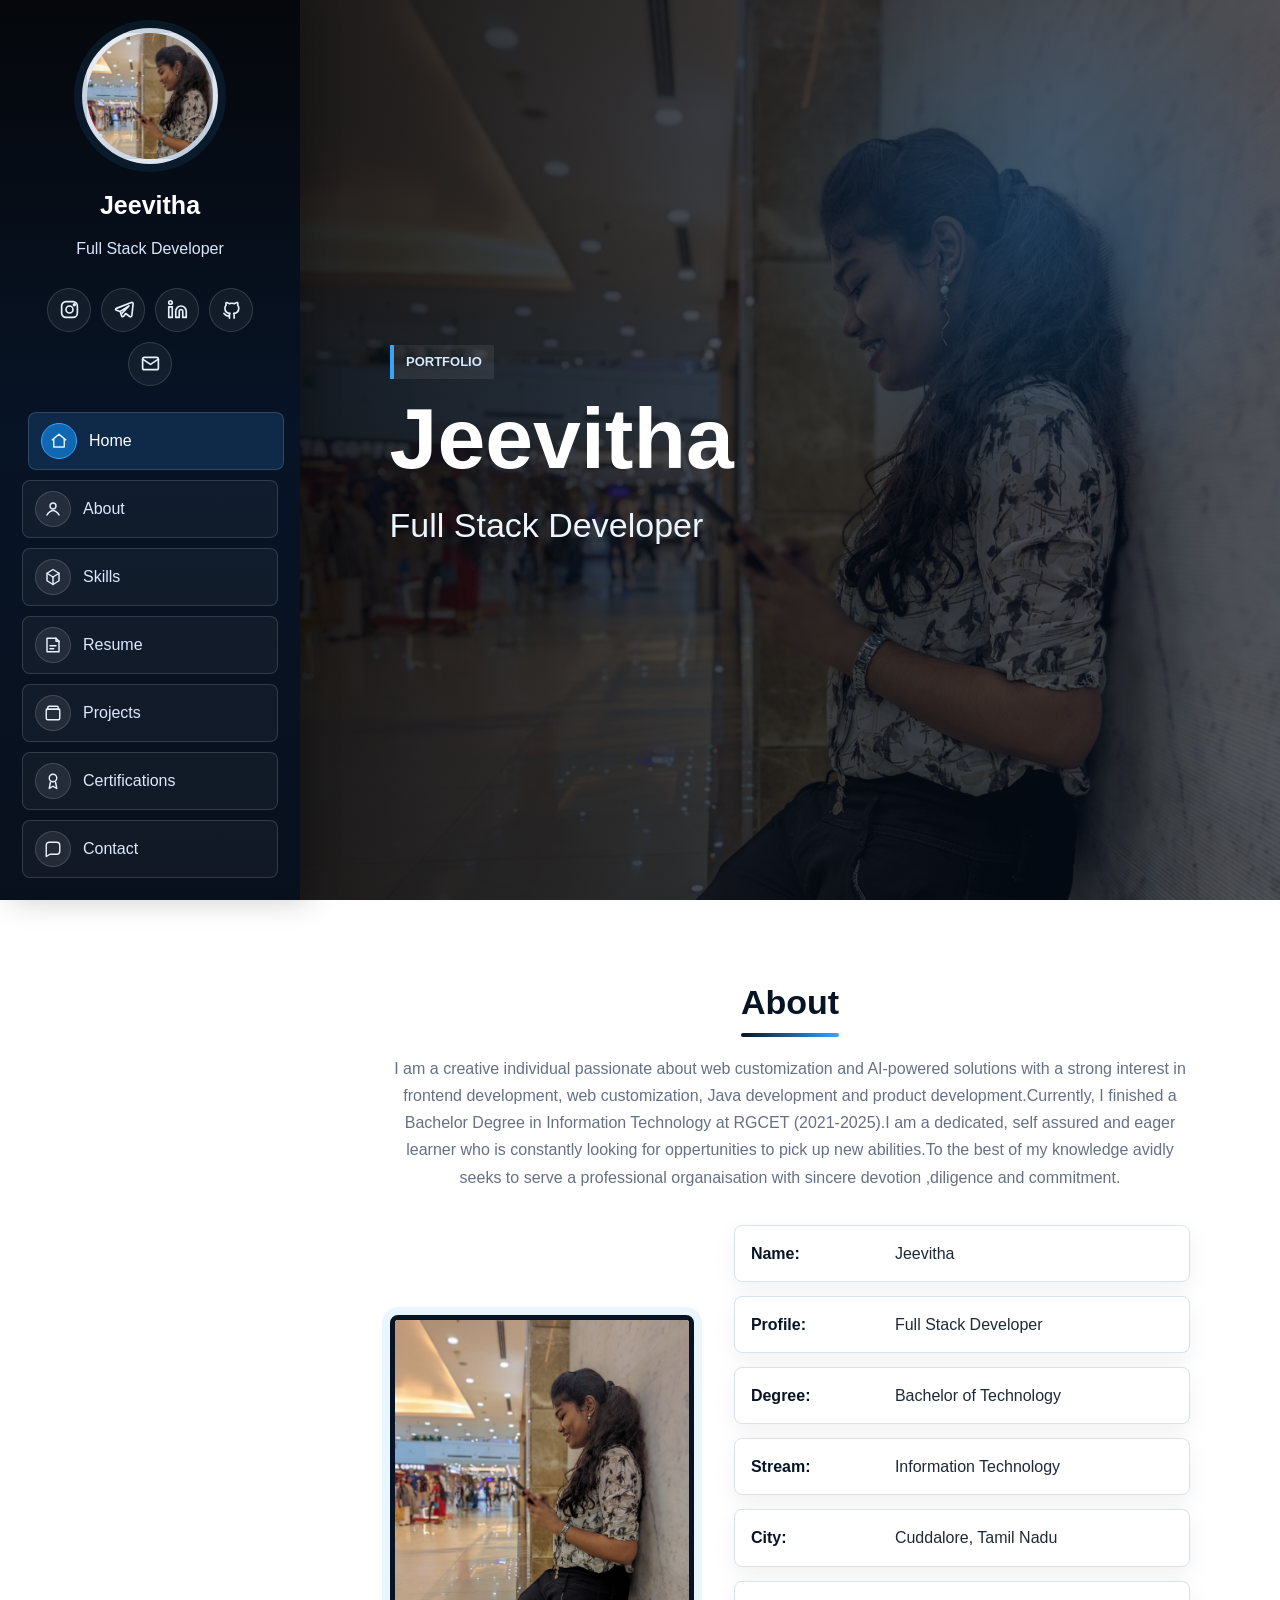
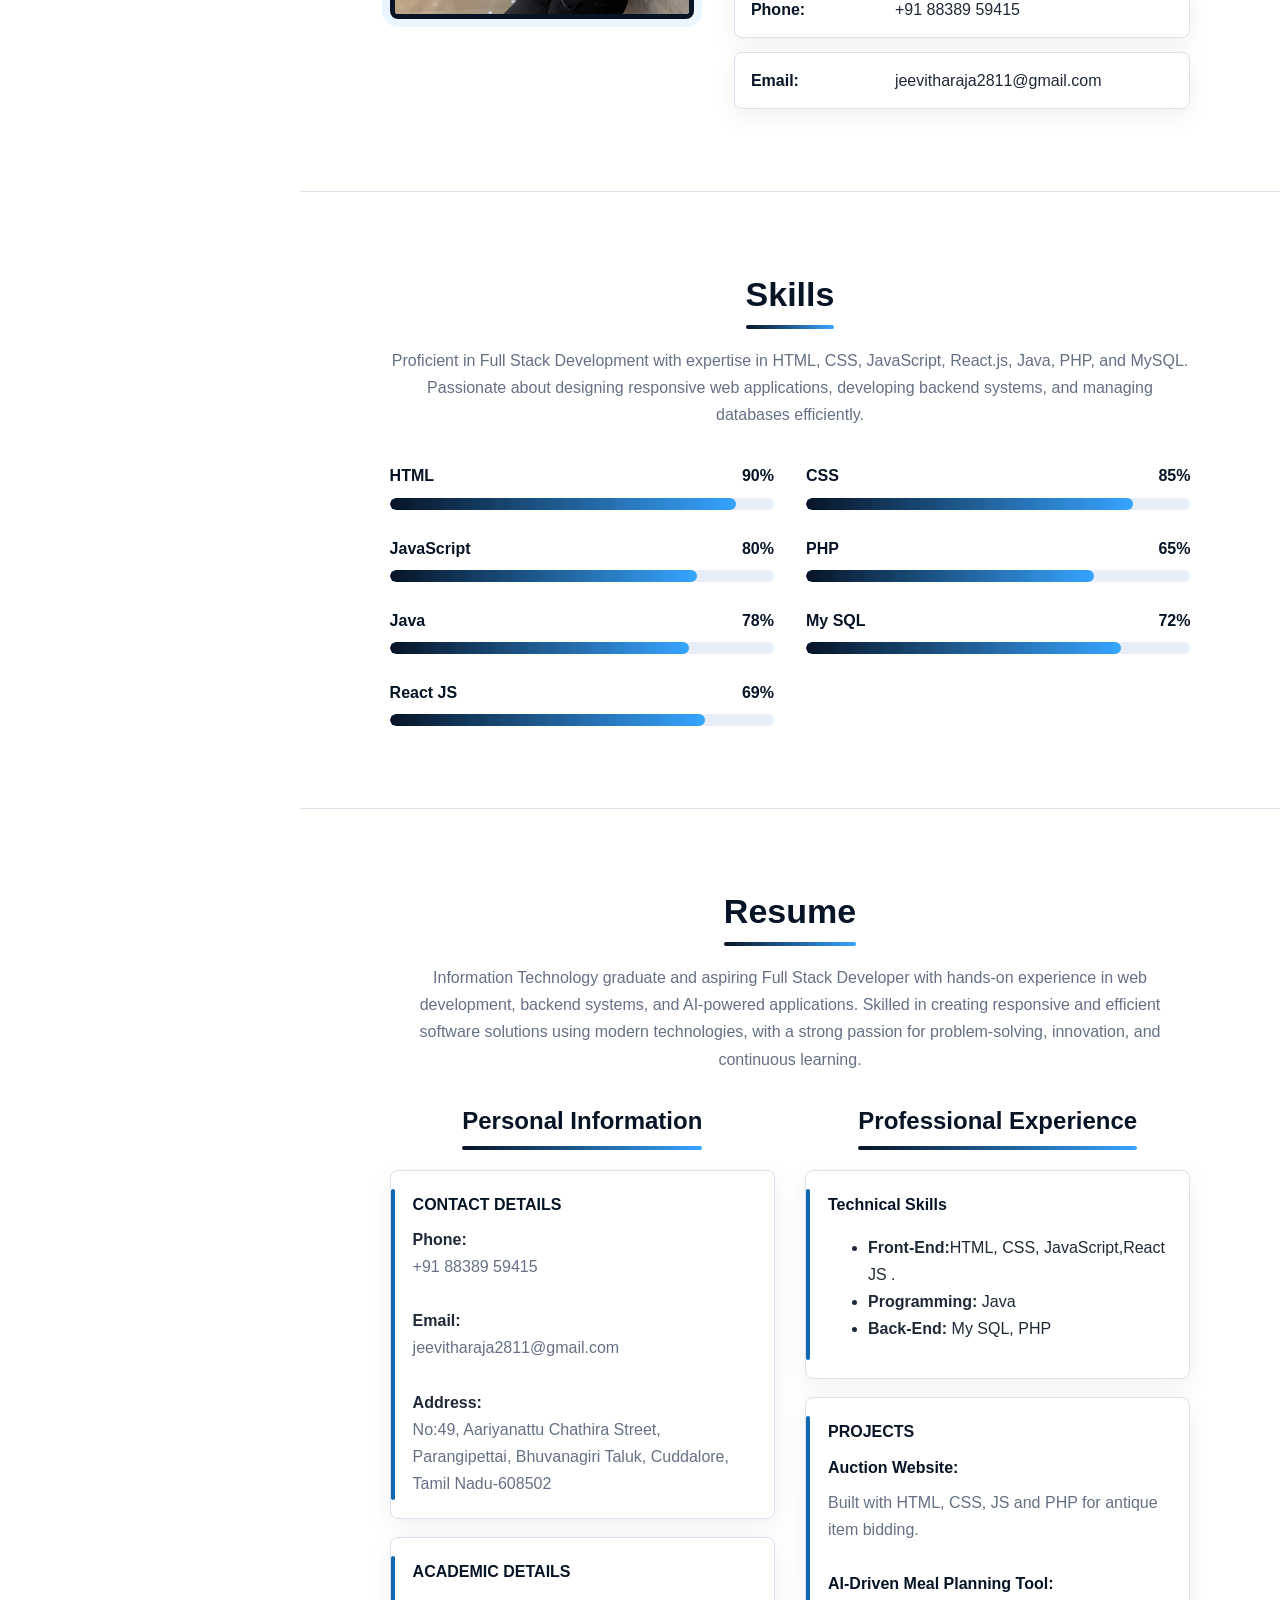
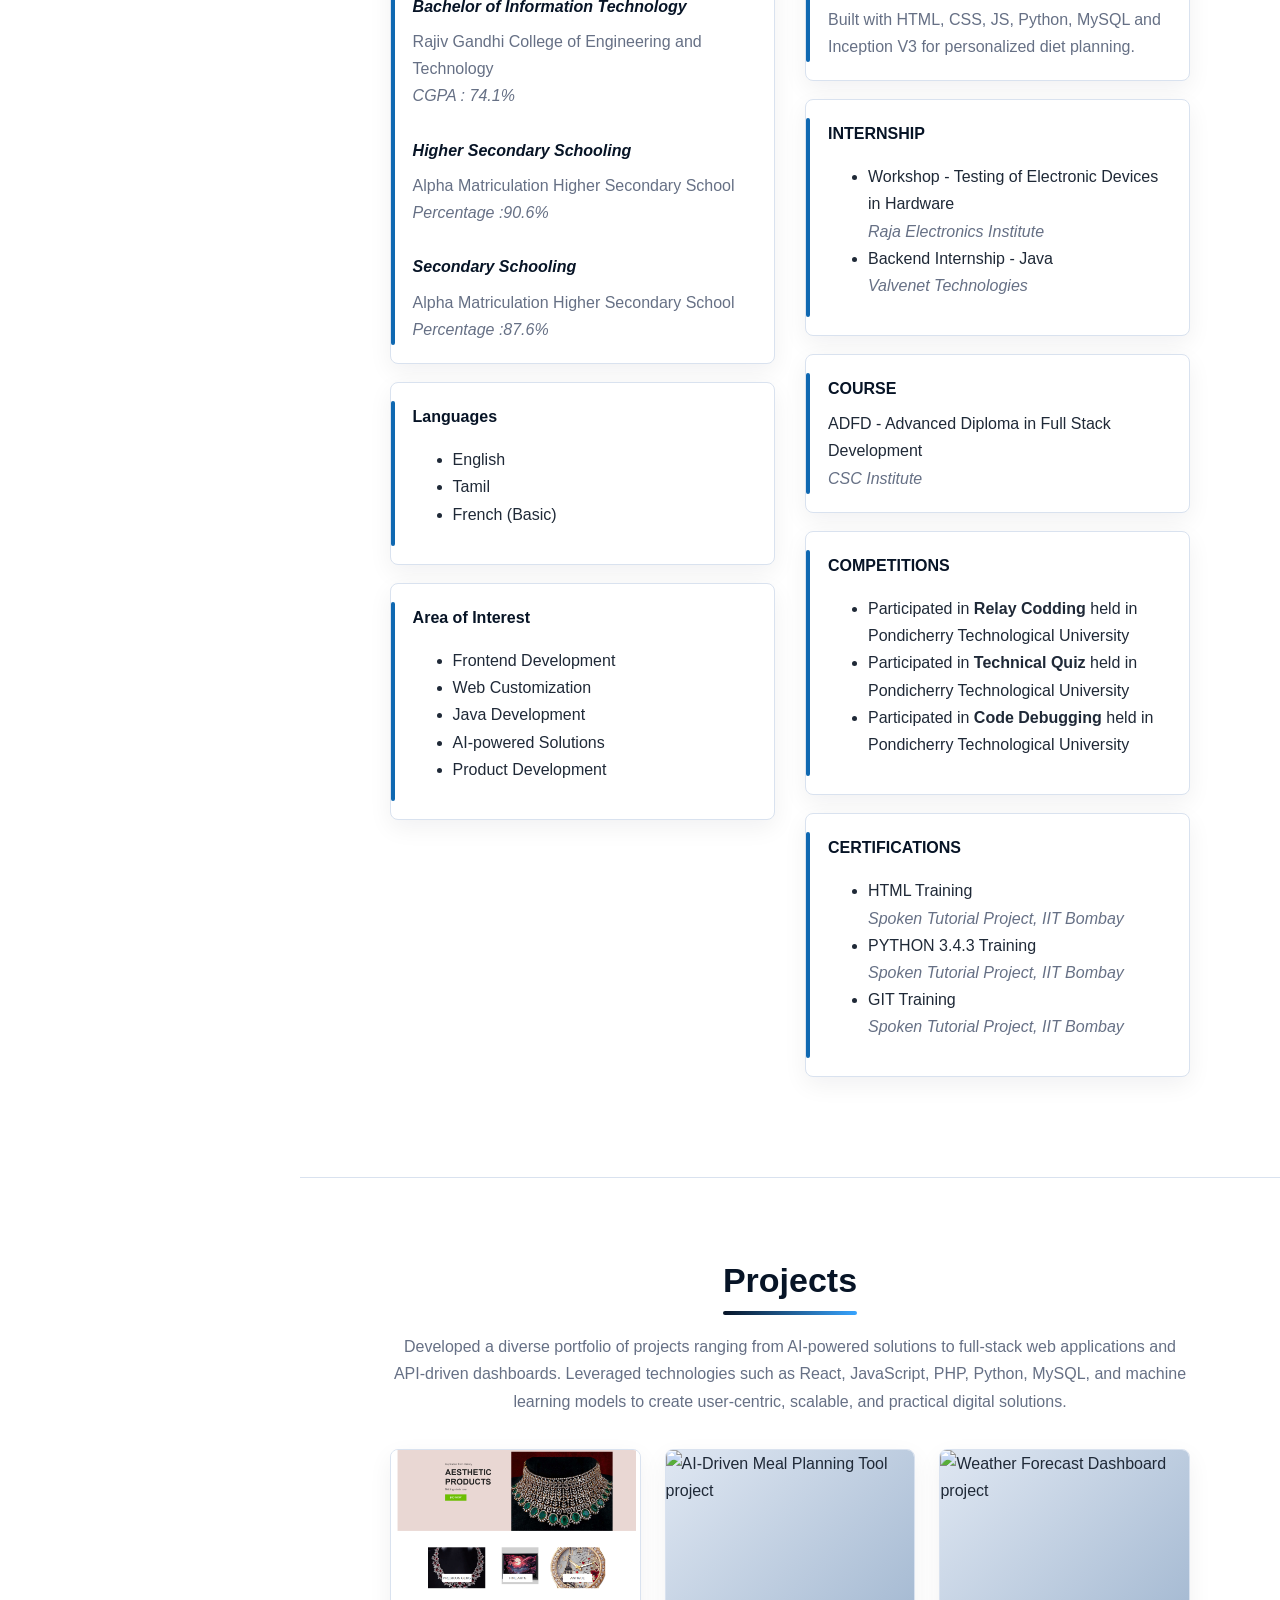
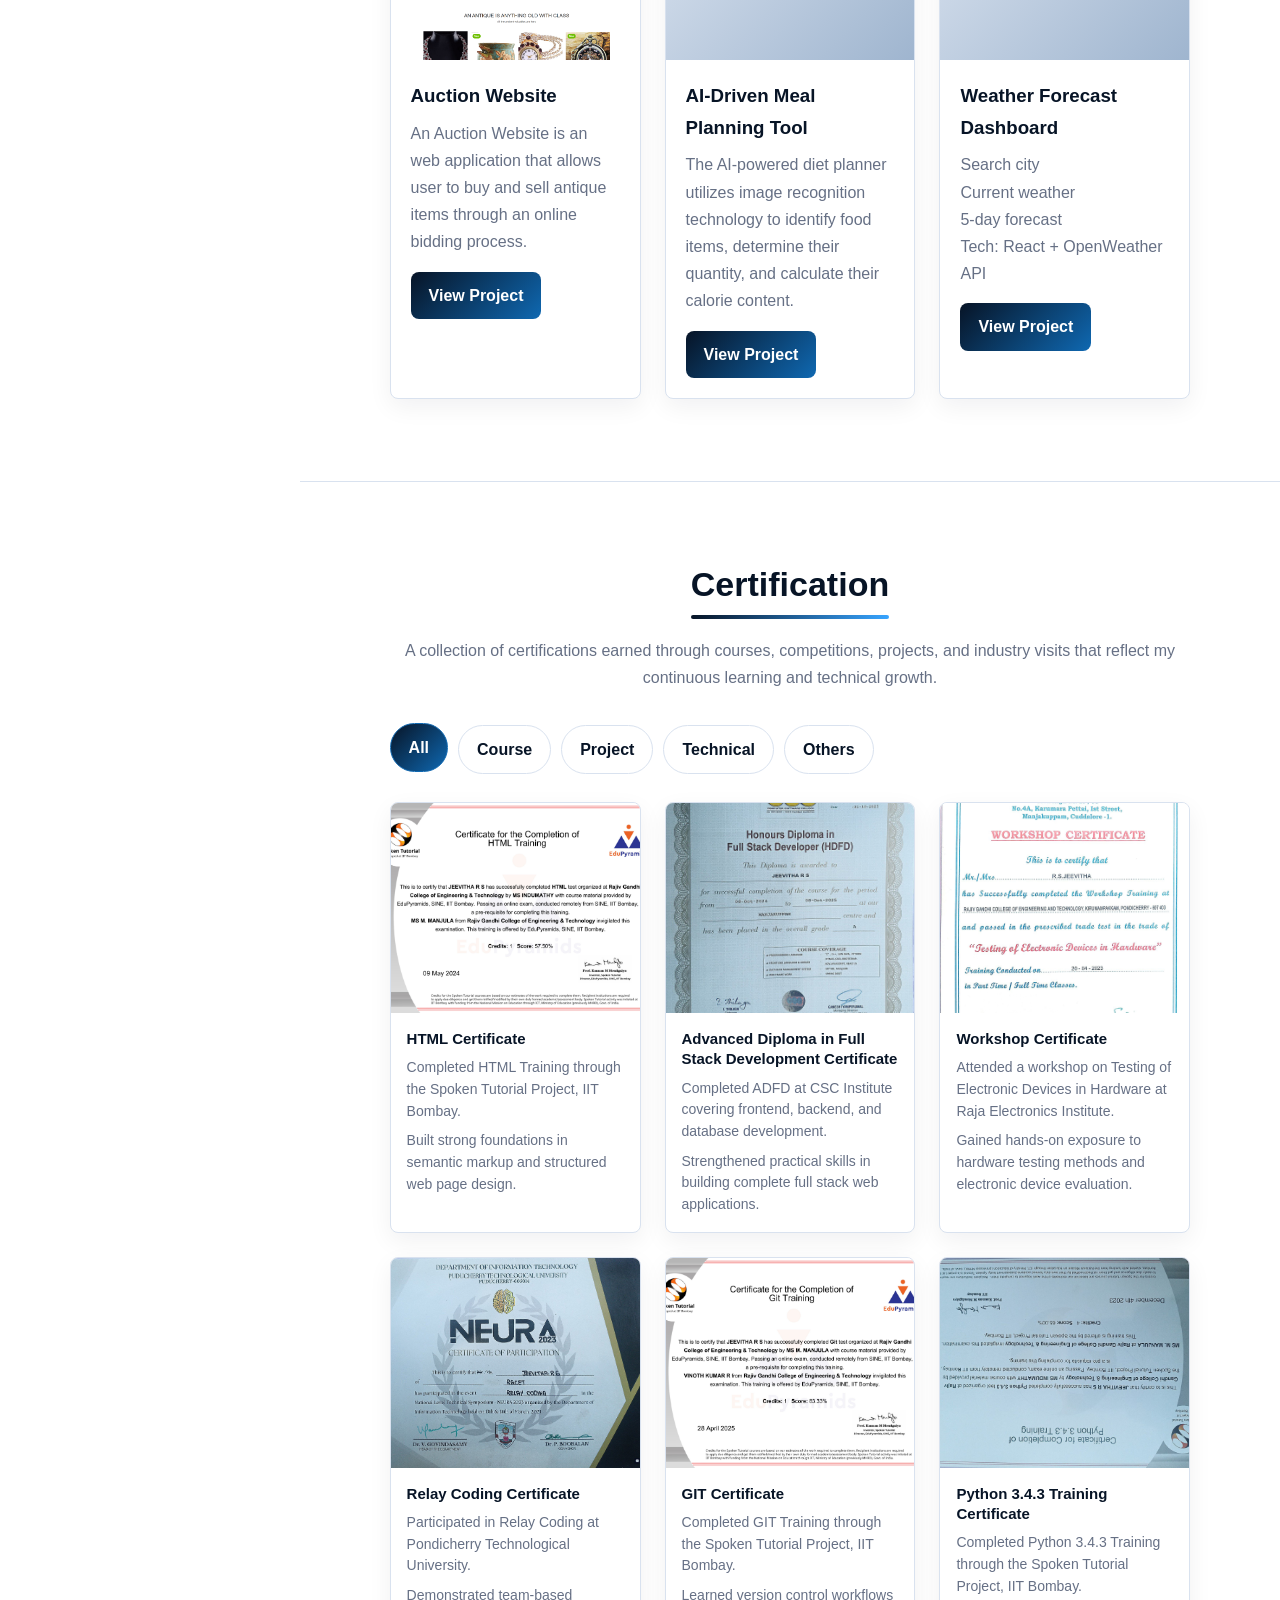
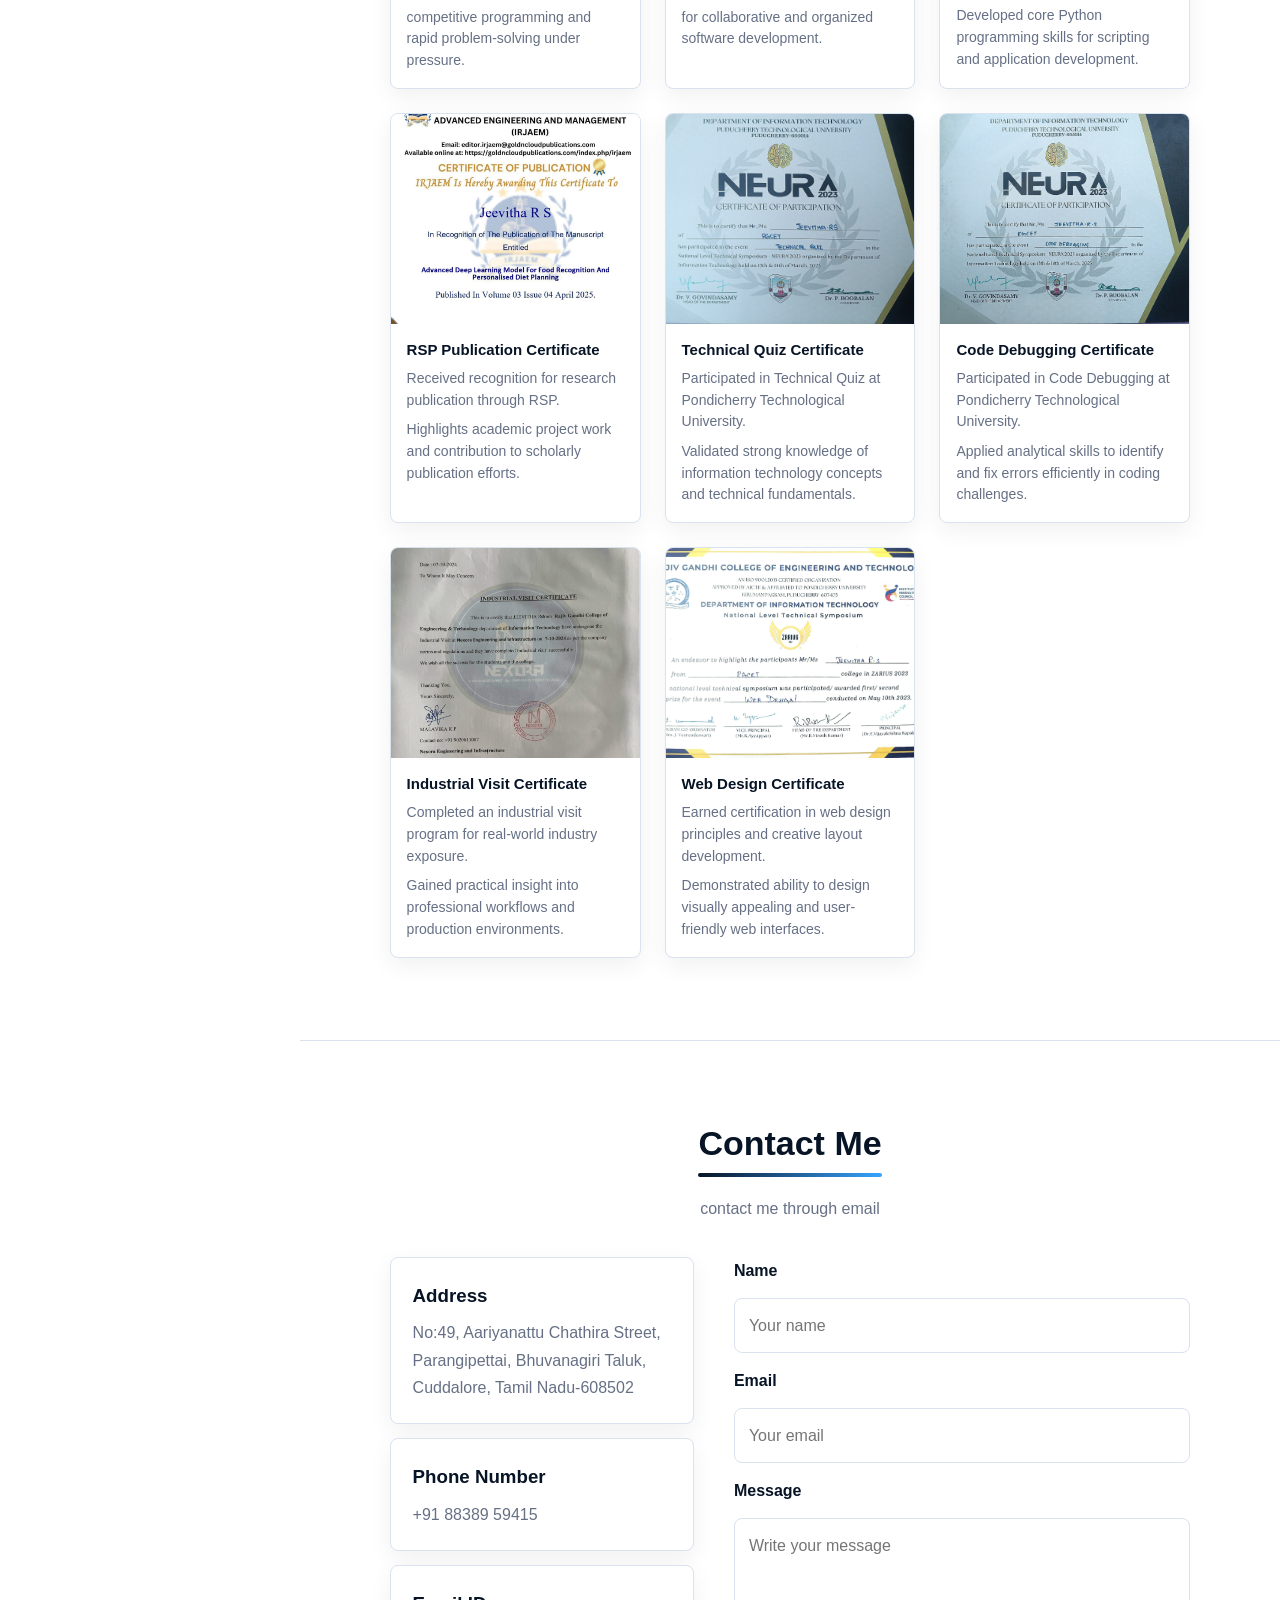
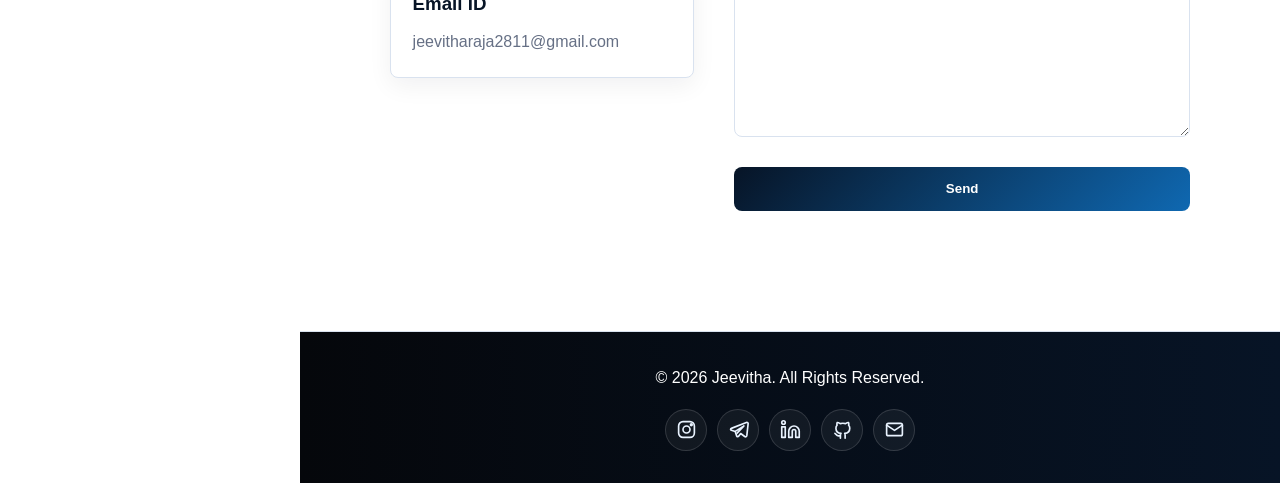
==== index.html @ 6d0f2a78 "Updated website content" ====
<!DOCTYPE html>
<html lang="en">
<head>
  <meta charset="UTF-8">
  <meta name="viewport" content="width=device-width, initial-scale=1.0">
  <title>Jeevitha Portfolio | Full Stack Developer</title>
  <link rel="stylesheet" href="style.css">
</head>
<body>
  <svg class="icon-sprite" aria-hidden="true">
    <symbol id="icon-instagram" viewBox="0 0 24 24">
      <rect x="3" y="3" width="18" height="18" rx="5"></rect>
      <circle cx="12" cy="12" r="4"></circle>
      <circle cx="17.5" cy="6.5" r="1"></circle>
    </symbol>
    <symbol id="icon-telegram" viewBox="0 0 24 24">
      <path d="M21 4 3.8 10.7c-1.1.4-1.1 1.9.1 2.2l4.3 1.3 1.7 5.1c.3 1 1.6 1.2 2.2.4l2.4-3.1 4.6 3.4c.9.7 2.2.2 2.4-.9L23 5.4c.2-1-.9-1.8-2-1.4Z"></path>
      <path d="m8.3 14.1 9.9-6.2-7.8 8.2"></path>
    </symbol>
    <symbol id="icon-linkedin" viewBox="0 0 24 24">
      <path d="M16 8a6 6 0 0 1 6 6v7h-4v-7a2 2 0 0 0-4 0v7h-4v-7a6 6 0 0 1 6-6Z"></path>
      <rect x="2" y="9" width="4" height="12"></rect>
      <circle cx="4" cy="4" r="2"></circle>
    </symbol>
    <symbol id="icon-github" viewBox="0 0 24 24">
      <path d="M9 19c-4 1.4-4-2-5.6-2.5"></path>
      <path d="M15 22v-3.5c0-1 .1-1.4-.5-2 2.8-.3 5.8-1.4 5.8-6A4.7 4.7 0 0 0 19 7.2a4.4 4.4 0 0 0-.1-3.2s-1-.3-3.4 1.3a11.7 11.7 0 0 0-6.2 0C6.9 3.7 5.9 4 5.9 4a4.4 4.4 0 0 0-.1 3.2 4.7 4.7 0 0 0-1.3 3.3c0 4.6 3 5.7 5.8 6-.6.6-.7 1.2-.7 2V22"></path>
    </symbol>
    <symbol id="icon-email" viewBox="0 0 24 24">
      <rect x="3" y="5" width="18" height="14" rx="2"></rect>
      <path d="m3 7 9 6 9-6"></path>
    </symbol>
    <symbol id="icon-home" viewBox="0 0 24 24">
      <path d="M3 10.5 12 3l9 7.5"></path>
      <path d="M5 9.5V20h14V9.5"></path>
    </symbol>
    <symbol id="icon-about" viewBox="0 0 24 24">
      <circle cx="12" cy="8" r="4"></circle>
      <path d="M4 20c1.5-4 6.5-6 8-6s6.5 2 8 6"></path>
    </symbol>
    <symbol id="icon-skills" viewBox="0 0 24 24">
      <path d="M12 2 4 7v10l8 5 8-5V7l-8-5Z"></path>
      <path d="M12 12 4 7"></path>
      <path d="M12 12v10"></path>
      <path d="M12 12 20 7"></path>
    </symbol>
    <symbol id="icon-resume" viewBox="0 0 24 24">
      <path d="M8 3h8l4 4v14H4V3h4Z"></path>
      <path d="M16 3v4h4"></path>
      <path d="M8 13h8"></path>
      <path d="M8 17h5"></path>
    </symbol>
    <symbol id="icon-projects" viewBox="0 0 24 24">
      <path d="M3 7h18"></path>
      <path d="M5 7V5a2 2 0 0 1 2-2h10a2 2 0 0 1 2 2v2"></path>
      <rect x="3" y="7" width="18" height="14" rx="2"></rect>
    </symbol>
    <symbol id="icon-certifications" viewBox="0 0 24 24">
      <circle cx="12" cy="8" r="5"></circle>
      <path d="M8.5 14 7 22l5-3 5 3-1.5-8"></path>
    </symbol>
    <symbol id="icon-contact" viewBox="0 0 24 24">
      <path d="M21 15a4 4 0 0 1-4 4H8l-5 3V7a4 4 0 0 1 4-4h10a4 4 0 0 1 4 4v8Z"></path>
    </symbol>
  </svg>

  <header class="site-header">
    <div class="profile-panel">
      <img src="assets/i3.png" alt="Profile picture" class="header-photo">
      <h1>Jeevitha</h1>
      <p>Full Stack Developer</p>
    </div>

    <div class="social-row" aria-label="Social links">
      <a href="https://www.instagram.com/_jeevitha_.28/" target="_blank" rel="noreferrer" aria-label="Instagram" title="Instagram"><svg><use href="#icon-instagram"></use></svg></a>
      <a href="https://t.me/@Jeevitha_28_11" target="_blank" rel="noreferrer" aria-label="Telegram" title="Telegram"><svg><use href="#icon-telegram"></use></svg></a>
      <a href="https://linkedin.com/" target="_blank" rel="noreferrer" aria-label="LinkedIn" title="LinkedIn"><svg><use href="#icon-linkedin"></use></svg></a>
      <a href="https://github.com/jeevitha281103" target="_blank" rel="noreferrer" aria-label="GitHub" title="GitHub"><svg><use href="#icon-github"></use></svg></a>
      <a href="mailto:jeevitharaja2811@gmail.com" aria-label="Email" title="Email"><svg><use href="#icon-email"></use></svg></a>
    </div>

    <nav class="main-nav" aria-label="Portfolio sections">
      <a href="#home" class="active"><span class="nav-icon" aria-hidden="true"><svg><use href="#icon-home"></use></svg></span>Home</a>
      <a href="#about"><span class="nav-icon" aria-hidden="true"><svg><use href="#icon-about"></use></svg></span>About</a>
      <a href="#skills"><span class="nav-icon" aria-hidden="true"><svg><use href="#icon-skills"></use></svg></span>Skills</a>
      <a href="#resume"><span class="nav-icon" aria-hidden="true"><svg><use href="#icon-resume"></use></svg></span>Resume</a>
      <a href="#projects"><span class="nav-icon" aria-hidden="true"><svg><use href="#icon-projects"></use></svg></span>Projects</a>
      <a href="#certifications"><span class="nav-icon" aria-hidden="true"><svg><use href="#icon-certifications"></use></svg></span>Certifications</a>
      <a href="#contact"><span class="nav-icon" aria-hidden="true"><svg><use href="#icon-contact"></use></svg></span>Contact</a>
    </nav>
  </header>

  <main class="page-content">
    <section id="home" class="hero section-dark-photo">
      <div class="hero-overlay"></div>
      <div class="hero-content">
        <span class="eyebrow">Portfolio</span>
        <h2>Jeevitha</h2>
        <p>Full Stack Developer</p>
      </div>
    </section>

    <section id="about" class="content-section">
      <div class="section-heading">
        <h2>About</h2>
        <p>I am a creative individual passionate about web customization and AI-powered solutions with a strong interest in frontend development, web customization, Java development and product development.Currently, I finished a Bachelor Degree in Information Technology at RGCET (2021-2025).I am a dedicated, self assured and eager learner who is constantly looking for oppertunities to pick up new abilities.To the best of my knowledge avidly seeks to serve a professional organaisation with sincere devotion ,diligence and commitment.</p>
      </div>

      <div class="about-grid">
        <img src="assets/i2.png" alt="profile picture" class="about-photo">
        <div class="details-list">
          <div><strong>Name:</strong><span>Jeevitha</span></div>
          <div><strong>Profile:</strong><span> Full Stack Developer</span></div>
          <div><strong>Degree:</strong><span>Bachelor of Technology</span></div>
          <div><strong>Stream:</strong><span>Information Technology</span></div>
          <div><strong>City:</strong><span> Cuddalore, Tamil Nadu</span></div>
          <div><strong>Phone:</strong><span>+91 88389 59415</span></div>
          <div><strong>Email:</strong><span>jeevitharaja2811@gmail.com</span></div>
        </div>
      </div>
    </section>

    <section id="skills" class="content-section">
      <div class="section-heading">
        <h2>Skills</h2>
        <p>Proficient in Full Stack Development with expertise in HTML, CSS, JavaScript, React.js, Java, PHP, and MySQL. Passionate about designing responsive web applications, developing backend systems, and managing databases efficiently.</p>
      </div>

      <div class="skills-grid">
        <div class="skill-item" data-level="90">
          <div class="skill-label"><span>HTML</span><span>90%</span></div>
          <div class="progress"><span></span></div>
        </div>
        <div class="skill-item" data-level="85">
          <div class="skill-label"><span>CSS</span><span>85%</span></div>
          <div class="progress"><span></span></div>
        </div>
        <div class="skill-item" data-level="80">
          <div class="skill-label"><span>JavaScript</span><span>80%</span></div>
          <div class="progress"><span></span></div>
        </div>
        <div class="skill-item" data-level="75">
          <div class="skill-label"><span>PHP</span><span>65%</span></div>
          <div class="progress"><span></span></div>
        </div>
        <div class="skill-item" data-level="78">
          <div class="skill-label"><span>Java</span><span>78%</span></div>
          <div class="progress"><span></span></div>
        </div>
        <div class="skill-item" data-level="82">
          <div class="skill-label"><span>My SQL</span><span>72%</span></div>
          <div class="progress"><span></span></div>
        </div>
        <div class="skill-item" data-level="82">
          <div class="skill-label"><span>React JS</span><span>69%</span></div>
          <div class="progress"><span></span></div>
        </div>
      </div>
    </section>

    <section id="resume" class="content-section">
      <div class="section-heading">
        <h2>Resume</h2>
        <p>Information Technology graduate and aspiring Full Stack Developer with hands-on experience in web development, backend systems, and AI-powered applications. Skilled in creating responsive and efficient software solutions using modern technologies, with a strong passion for problem-solving, innovation, and continuous learning.</p>
      </div>

      <div class="resume-grid">
        <article class="resume-column">
          <h3>Personal Information</h3>
          <div class="timeline-item">
            <h4><B>CONTACT DETAILS</B></h4>
            <b>Phone:</b> <p>+91 88389 59415</p>
            <br><b>Email:</b><p> jeevitharaja2811@gmail.com</p>
            <br><b>Address:</b><p> No:49, Aariyanattu Chathira Street,
               Parangipettai, Bhuvanagiri Taluk, 
               Cuddalore, Tamil Nadu-608502</p>
          </div>
          <div class="timeline-item">
            <h4><B>ACADEMIC DETAILS</B></h4>
            <h4><i><b>Bachelor of Information Technology</b></i></h4>
            <p> Rajiv Gandhi College of Engineering and Technology
            </br><i>CGPA : 74.1%</i>
            </p>
            </br>
            <h4><i><b>Higher Secondary Schooling</b></i></h4>
            <p>Alpha Matriculation Higher Secondary School
            </br><i>Percentage :90.6%</i>
            </p>
            </br>
            <h4><i><b>Secondary Schooling</b></i></h4>
            <p>Alpha Matriculation Higher Secondary School
            </br><i>Percentage :87.6%</i>
            </p>
          </div>
          <div class="timeline-item">
            <h4>Languages</h4>
            <p>
              <ul>
                <li>English</li>
                <li>Tamil</li>
                <li>French (Basic)</li>
              </ul>
            </p>
          </div>
          <div class="timeline-item">
            <h4>Area of Interest</h4>
            <p>
              <ul>
                <li>Frontend Development</li>
                <li>Web Customization</li>
                <li>Java Development</li>
                <li>AI-powered Solutions</li>
                <li>Product Development</li>
              </ul>
            </p>
          </div> 
        </article>
        <article class="resume-column">
          <h3>Professional Experience</h3>
          <div class="timeline-item">
            <h4>Technical Skills</h4>
            <p>
              <ul>
                <li><b>Front-End:</b>HTML, CSS, JavaScript,React JS . </li>
                <li><B>Programming:</B> Java</li>
                <li><b>Back-End:</b> My SQL, PHP</li>
              </ul>
            </p>
          </div>
          <div class="timeline-item">
            <h4><b>PROJECTS</b></h4>
            <h4>Auction Website:</h4>
            <p>Built with HTML, CSS, JS and PHP for antique item bidding.</p>
            </br><h4>AI-Driven Meal Planning Tool:</h4>
            <p>Built with HTML, CSS, JS, Python, MySQL and Inception V3 for personalized diet planning.</p>
          </div>
          <div class="timeline-item">
            <h4><b>INTERNSHIP</b></h4>
            <ul>
              <li>Workshop - Testing of Electronic Devices in Hardware
                <p><i>Raja Electronics Institute</i></p></li>
              <li>Backend Internship - Java
                <p><i>Valvenet Technologies</i></p></li>
            </ul>
          </div>
          <div class="timeline-item">
            <h4><b>COURSE</b></h4>
            ADFD - Advanced Diploma in Full Stack Development
          </br><p><i>CSC Institute</i></p>
          </div>
          <div class="timeline-item">
            <h4><b>COMPETITIONS</b></h4>
            <p>
              <ul>
                <li>Participated in <b>Relay Codding</b> held in Pondicherry Technological University</li>
                <li>Participated in <b>Technical Quiz</b> held in Pondicherry Technological University</li>
                <li>Participated in <b>Code Debugging</b> held in Pondicherry Technological University</li>
              </ul>
            </p>
          </div>
          <div class="timeline-item">
            <h4><B>CERTIFICATIONS</B></h4>
            <ul>
              <li>HTML Training</br><p><i>Spoken Tutorial Project, IIT Bombay</i></p></li>
              <li>PYTHON 3.4.3 Training</br><p><i>Spoken Tutorial Project, IIT Bombay</i></p></li>
              <li>GIT Training</br><p><i>Spoken Tutorial Project, IIT Bombay</i></p></li>
            </ul>
          </div>  
        </article>

        
      </div>
    </section>

    <section id="projects" class="content-section">
      <div class="section-heading">
        <h2>Projects</h2>
        <p>Developed a diverse portfolio of projects ranging from AI-powered solutions to full-stack web applications and API-driven dashboards. Leveraged technologies such as React, JavaScript, PHP, Python, MySQL, and machine learning models to create user-centric, scalable, and practical digital solutions.</p>
      </div>

      
      <div class="project-grid">
        <article class="project-card">
          <img src="assets/auction-website.png" alt="Auction Website project">
          <div>
            <h3>Auction Website</h3>
            <p>An Auction Website is an web application that allows user to buy and sell antique items through an online bidding process.</p>
            <a href="projects/auction-website.html">View Project</a>
          </div>
        </article>
        <article class="project-card">
          <img src="assets/ai-driven-meal-planning-tool.jpg" alt="AI-Driven Meal Planning Tool project">
          <div>
            <h3>AI-Driven Meal Planning Tool</h3>
            <p>The AI-powered diet planner utilizes image recognition technology to identify food items, determine their quantity, and calculate their calorie content.</p>
            <a href="projects/ai-driven-meal-planning-tool.html">View Project</a>
          </div>
        </article>
        <article class="project-card">
          <img src="assets/weather forecast dashboard.jpg" alt="Weather Forecast Dashboard project">
          <div>
            <h3>Weather Forecast Dashboard</h3>
            <p>Search city
            <br>Current weather
            <br>5-day forecast
            <br>Tech: React + OpenWeather API</p>
            <a href="projects/weather-forecast-dashboard.html">View Project</a>
          </div>
        </article>
      </div>
    </section>

    <section id="certifications" class="content-section">
      <div class="section-heading">
        <h2>Certification</h2>
        <p>A collection of certifications earned through courses, competitions, projects, and industry visits that reflect my continuous learning and technical growth.</p>
      </div>

      <div class="certificate-filters" role="tablist" aria-label="Certificate categories">
        <button type="button" class="cert-filter active" data-filter="all" role="tab" aria-selected="true">All</button>
        <button type="button" class="cert-filter" data-filter="course" role="tab" aria-selected="false">Course</button>
        <button type="button" class="cert-filter" data-filter="project" role="tab" aria-selected="false">Project</button>
        <button type="button" class="cert-filter" data-filter="technical" role="tab" aria-selected="false">Technical</button>
        <button type="button" class="cert-filter" data-filter="others" role="tab" aria-selected="false">Others</button>
      </div>

      <div class="certificate-grid">
        <figure class="certificate-card" data-category="course">
          <img src="assets/html.jpg" alt="HTML Certificate">
          <figcaption>
            <strong>HTML Certificate</strong>
            <span>Completed HTML Training through the Spoken Tutorial Project, IIT Bombay.</span>
            <span>Built strong foundations in semantic markup and structured web page design.</span>
          </figcaption>
        </figure>
        <figure class="certificate-card" data-category="course">
          <img src="assets/adfd.jpeg" alt="Advanced Diploma in Full Stack Development Certificate">
          <figcaption>
            <strong>Advanced Diploma in Full Stack Development Certificate</strong>
            <span>Completed ADFD at CSC Institute covering frontend, backend, and database development.</span>
            <span>Strengthened practical skills in building complete full stack web applications.</span>
          </figcaption>
        </figure>
        <figure class="certificate-card" data-category="others">
          <img src="assets/workshop.jpeg" alt="Workshop Certificate">
          <figcaption>
            <strong>Workshop Certificate</strong>
            <span>Attended a workshop on Testing of Electronic Devices in Hardware at Raja Electronics Institute.</span>
            <span>Gained hands-on exposure to hardware testing methods and electronic device evaluation.</span>
          </figcaption>
        </figure>
        <figure class="certificate-card" data-category="technical">
          <img src="assets/relay coding.jpeg" alt="Relay Coding Certificate">
          <figcaption>
            <strong>Relay Coding Certificate</strong>
            <span>Participated in Relay Coding at Pondicherry Technological University.</span>
            <span>Demonstrated team-based competitive programming and rapid problem-solving under pressure.</span>
          </figcaption>
        </figure>
        <figure class="certificate-card" data-category="course">
          <img src="assets/git.jpg" alt="GIT Certificate">
          <figcaption>
            <strong>GIT Certificate</strong>
            <span>Completed GIT Training through the Spoken Tutorial Project, IIT Bombay.</span>
            <span>Learned version control workflows for collaborative and organized software development.</span>
          </figcaption>
        </figure>
        <figure class="certificate-card" data-category="course">
          <img src="assets/python 3.4.3.jpeg" alt="Python 3.4.3 Training Certificate">
          <figcaption>
            <strong>Python 3.4.3 Training Certificate</strong>
            <span>Completed Python 3.4.3 Training through the Spoken Tutorial Project, IIT Bombay.</span>
            <span>Developed core Python programming skills for scripting and application development.</span>
          </figcaption>
        </figure>
        <figure class="certificate-card" data-category="project">
          <img src="assets/rsp.jpeg" alt="RSP Publication Certificate">
          <figcaption>
            <strong>RSP Publication Certificate</strong>
            <span>Received recognition for research publication through RSP.</span>
            <span>Highlights academic project work and contribution to scholarly publication efforts.</span>
          </figcaption>
        </figure>
        <figure class="certificate-card" data-category="technical">
          <img src="assets/technical quiz.jpeg" alt="Technical Quiz Certificate">
          <figcaption>
            <strong>Technical Quiz Certificate</strong>
            <span>Participated in Technical Quiz at Pondicherry Technological University.</span>
            <span>Validated strong knowledge of information technology concepts and technical fundamentals.</span>
          </figcaption>
        </figure>
        <figure class="certificate-card" data-category="technical">
          <img src="assets/code debugging.jpeg" alt="Code Debugging Certificate">
          <figcaption>
            <strong>Code Debugging Certificate</strong>
            <span>Participated in Code Debugging at Pondicherry Technological University.</span>
            <span>Applied analytical skills to identify and fix errors efficiently in coding challenges.</span>
          </figcaption>
        </figure>
        <figure class="certificate-card" data-category="others">
          <img src="assets/iv.jpeg" alt="Industrial Visit Certificate">
          <figcaption>
            <strong>Industrial Visit Certificate</strong>
            <span>Completed an industrial visit program for real-world industry exposure.</span>
            <span>Gained practical insight into professional workflows and production environments.</span>
          </figcaption>
        </figure>
        <figure class="certificate-card" data-category="technical">
          <img src="assets/web design.jpeg" alt="Web Design Certificate">
          <figcaption>
            <strong>Web Design Certificate</strong>
            <span>Earned certification in web design principles and creative layout development.</span>
            <span>Demonstrated ability to design visually appealing and user-friendly web interfaces.</span>
          </figcaption>
        </figure>
      </div>
    </section>

    <section id="contact" class="content-section">
      <div class="section-heading">
        <h2>Contact Me</h2>
        <p>contact me through email</p>
      </div>

      <div class="contact-grid">
        <aside class="contact-info">
          <div>
            <h3>Address</h3>
            <p>No:49, Aariyanattu Chathira Street, Parangipettai, Bhuvanagiri Taluk, Cuddalore, Tamil Nadu-608502</p>
          </div>
          <div>
            <h3>Phone Number</h3>
            <p>+91 88389 59415</p>
          </div>
          <div>
            <h3>Email ID</h3>
            <p>jeevitharaja2811@gmail.com</p>
          </div>
        </aside>

        <form class="contact-form" method="POST" novalidate>
          <input type="checkbox" name="botcheck" class="contact-botcheck" tabindex="-1" autocomplete="off" aria-hidden="true">

          <label for="name">Name</label>
          <input id="name" type="text" name="name" placeholder="Your name" required>

          <label for="email">Email</label>
          <input id="email" type="email" name="email" placeholder="Your email" required>

          <label for="message">Message</label>
          <textarea id="message" name="message" rows="7" placeholder="Write your message" required></textarea>

          <button type="submit">Send</button>
          <p class="form-status" aria-live="polite"></p>
        </form>
      </div>
    </section>
  </main>

  <footer class="site-footer">
    <p>&copy; 2026 Jeevitha. All Rights Reserved.</p>
    <div class="footer-social" aria-label="Footer social links">
      <a href="https://www.instagram.com/_jeevitha_.28/" target="_blank" rel="noreferrer" aria-label="Instagram" title="Instagram"><svg><use href="#icon-instagram"></use></svg></a>
      <a href="https://t.me/@Jeevitha_28_11" target="_blank" rel="noreferrer" aria-label="Telegram" title="Telegram"><svg><use href="#icon-telegram"></use></svg></a>
      <a href="https://linkedin.com/" target="_blank" rel="noreferrer" aria-label="LinkedIn" title="LinkedIn"><svg><use href="#icon-linkedin"></use></svg></a>
      <a href="https://github.com/jeevitha281103" target="_blank" rel="noreferrer" aria-label="GitHub" title="GitHub"><svg><use href="#icon-github"></use></svg></a>
      <a href="mailto:jeevitharaja2811@gmail.com" aria-label="Email" title="Email"><svg><use href="#icon-email"></use></svg></a>
    </div>
  </footer>

  <div class="lightbox" aria-hidden="true">
    <button type="button" class="lightbox-close" aria-label="Close certificate preview">Close</button>
    <button type="button" class="zoom-control zoom-out" aria-label="Zoom out">-</button>
    <img src="" alt="Certificate preview">
    <button type="button" class="zoom-control zoom-in" aria-label="Zoom in">+</button>
  </div>

  <script src="contact-config.js"></script>
  <script src="script.js"></script>
</body>
</html>
---- style.css ----
:root {
  --navy: #071426;
  --navy-soft: #10243f;
  --black: #05070b;
  --white: #ffffff;
  --ink: #1f2937;
  --muted: #667085;
  --line: #d9e2ef;
  --accent: #0f68b1;
  --accent-light: #37a4ff;
  --shadow: 0 20px 50px rgba(7, 20, 38, 0.15);
}

* {
  box-sizing: border-box;
}

html {
  scroll-behavior: smooth;
}

body {
  margin: 0;
  font-family: Arial, Helvetica, sans-serif;
  color: var(--ink);
  background: var(--white);
  line-height: 1.7;
}

img {
  display: block;
  max-width: 100%;
}

a {
  color: inherit;
  text-decoration: none;
}

.icon-sprite {
  position: absolute;
  width: 0;
  height: 0;
  overflow: hidden;
}

.site-header {
  position: fixed;
  inset: 0 auto 0 0;
  z-index: 50;
  width: 300px;
  padding: 28px 22px;
  overflow-y: auto;
  color: var(--white);
  background: linear-gradient(180deg, var(--black), var(--navy) 48%, #09101d);
  box-shadow: 10px 0 30px rgba(0, 0, 0, 0.2);
}

.profile-panel {
  display: flex;
  flex-direction: column;
  align-items: center;
  text-align: center;
  gap: 8px;
  animation: slideDown 800ms ease both;
}

.header-photo,
.about-photo {
  width: 136px;
  height: 136px;
  object-fit: cover;
  border-radius: 50%;
  background: linear-gradient(135deg, #e8eef7, #a9bad0);
  border: 5px solid rgba(255, 255, 255, 0.18);
  box-shadow: 0 0 0 8px rgba(55, 164, 255, 0.1);
}

.profile-panel h1 {
  margin: 12px 0 0;
  font-size: 25px;
  letter-spacing: 0;
}

.profile-panel p {
  margin: 0;
  color: #d9e8ff;
}

.social-row {
  display: flex;
  flex-wrap: wrap;
  justify-content: center;
  gap: 10px;
  margin: 26px 0;
}

.social-row a,
.main-nav a,
.site-footer a {
  border: 1px solid rgba(255, 255, 255, 0.14);
  transition: transform 220ms ease, background 220ms ease, color 220ms ease, border-color 220ms ease;
}

.social-row a {
  display: grid;
  place-items: center;
  width: 44px;
  height: 44px;
  border-radius: 50%;
  text-align: center;
  color: #e9f3ff;
  background: rgba(255, 255, 255, 0.05);
}

.social-row svg,
.site-footer svg {
  width: 21px;
  height: 21px;
  fill: none;
  stroke: currentColor;
  stroke-width: 1.9;
  stroke-linecap: round;
  stroke-linejoin: round;
}

.social-row a:hover,
.site-footer a:hover {
  transform: translateY(-3px);
  border-color: var(--accent-light);
  background: var(--accent);
}

.main-nav {
  display: flex;
  flex-direction: column;
  gap: 10px;
}

.main-nav a {
  display: flex;
  align-items: center;
  gap: 12px;
  position: relative;
  padding: 10px 14px 10px 12px;
  border-radius: 8px;
  color: #dbeafe;
  background: rgba(255, 255, 255, 0.04);
}

.nav-icon {
  display: grid;
  place-items: center;
  flex-shrink: 0;
  width: 36px;
  height: 36px;
  border-radius: 50%;
  color: #e9f3ff;
  background: rgba(255, 255, 255, 0.08);
  border: 1px solid rgba(255, 255, 255, 0.14);
  transition: transform 220ms ease, background 220ms ease, border-color 220ms ease;
}

.nav-icon svg {
  width: 18px;
  height: 18px;
  fill: none;
  stroke: currentColor;
  stroke-width: 1.9;
  stroke-linecap: round;
  stroke-linejoin: round;
}

.main-nav a::before {
  display: none;
}

.main-nav a:hover,
.main-nav a.active {
  color: var(--white);
  background: rgba(55, 164, 255, 0.16);
  transform: translateX(6px);
}

.main-nav a:hover .nav-icon,
.main-nav a.active .nav-icon {
  border-color: var(--accent-light);
  background: var(--accent);
}

.page-content,
.site-footer {
  margin-left: 300px;
}

.hero {
  position: relative;
  min-height: 100vh;
  display: grid;
  align-items: center;
  padding: 80px 7vw;
  overflow: hidden;
  color: var(--white);
}

.section-dark-photo {
  background:
    linear-gradient(90deg, rgba(5, 7, 11, 0.88), rgba(7, 20, 38, 0.55)),
    url("assets/i2.png") center / cover no-repeat,
    linear-gradient(135deg, var(--black), var(--navy));
}

.hero-overlay {
  position: absolute;
  inset: 0;
  background-image: radial-gradient(circle at 75% 25%, rgba(55, 164, 255, 0.24), transparent 28%);
  animation: pulseGlow 5s ease-in-out infinite;
}

.hero-content {
  position: relative;
  max-width: 760px;
  animation: fadeUp 900ms ease both;
}

.eyebrow {
  display: inline-block;
  margin-bottom: 14px;
  padding: 6px 12px;
  border-left: 4px solid var(--accent-light);
  color: #d9e8ff;
  background: rgba(255, 255, 255, 0.08);
  text-transform: uppercase;
  font-size: 13px;
  font-weight: 700;
}

.hero h2 {
  margin: 0;
  font-size: clamp(42px, 7vw, 86px);
  line-height: 1.05;
  letter-spacing: 0;
}

.hero p {
  margin: 14px 0 0;
  font-size: clamp(22px, 3vw, 34px);
  color: #edf6ff;
}

.content-section {
  padding: 82px 7vw;
  background: var(--white);
  border-bottom: 1px solid var(--line);
}

.section-heading {
  max-width: 980px;
  margin: 0 auto 34px;
  text-align: center;
}

.section-heading h2,
.resume-column > h3 {
  display: table;
  margin: 0 auto 18px;
  font-size: 34px;
  color: var(--navy);
  line-height: 1.2;
}

.resume-column > h3 {
  margin-bottom: 20px;
  font-size: 24px;
}

.section-heading h2::after,
.resume-column > h3::after {
  content: "";
  display: block;
  width: 100%;
  height: 4px;
  margin-top: 10px;
  border-radius: 2px;
  background: linear-gradient(90deg, var(--navy), var(--accent-light));
}

.section-heading p {
  margin: 0 auto;
  max-width: 820px;
  color: var(--muted);
}

.about-grid,
.contact-grid {
  display: grid;
  grid-template-columns: minmax(260px, 0.8fr) minmax(0, 1.2fr);
  gap: 40px;
  align-items: center;
}

.details-list {
  display: grid;
  gap: 14px;
}

.details-list div,
.contact-info div,
.timeline-item,
.project-card,
.certificate-card {
  border: 1px solid var(--line);
  border-radius: 8px;
  background: var(--white);
  box-shadow: 0 8px 24px rgba(7, 20, 38, 0.06);
  transition: transform 240ms ease, box-shadow 240ms ease, border-color 240ms ease;
}

.details-list div {
  display: grid;
  grid-template-columns: 130px 1fr;
  gap: 14px;
  padding: 14px 16px;
}

.details-list strong {
  color: var(--navy);
}

.about-photo {
  width: min(310px, 100%);
  height: auto;
  aspect-ratio: 1;
  justify-self: center;
  border-radius: 8px;
  border-color: var(--navy);
}

.skills-grid {
  display: grid;
  grid-template-columns: repeat(2, minmax(0, 1fr));
  gap: 25px 32px;
}

.skill-label {
  display: flex;
  justify-content: space-between;
  gap: 18px;
  margin-bottom: 8px;
  font-weight: 700;
  color: var(--navy);
}

.progress {
  height: 12px;
  overflow: hidden;
  border-radius: 999px;
  background: #e8eef7;
}

.progress span {
  display: block;
  width: 0;
  height: 100%;
  border-radius: inherit;
  background: linear-gradient(90deg, var(--navy), var(--accent-light));
  transition: width 1100ms ease;
}

.resume-grid {
  display: grid;
  grid-template-columns: repeat(2, minmax(0, 1fr));
  gap: 30px;
}

.timeline-item {
  position: relative;
  margin-bottom: 18px;
  padding: 20px 22px;
}

.timeline-item::before {
  content: "";
  position: absolute;
  left: 0;
  top: 18px;
  bottom: 18px;
  width: 4px;
  border-radius: 4px;
  background: var(--accent);
}

.timeline-item h4,
.contact-info h3,
.project-card h3 {
  margin: 0 0 8px;
  color: var(--navy);
}

.timeline-item p,
.project-card p,
.contact-info p {
  margin: 0;
  color: var(--muted);
}

.project-grid,
.certificate-grid {
  display: grid;
  grid-template-columns: repeat(3, minmax(0, 1fr));
  gap: 24px;
}

.project-card {
  overflow: hidden;
}

.project-card:hover,
.certificate-card:hover,
.timeline-item:hover,
.details-list div:hover {
  transform: translateY(-7px);
  border-color: rgba(15, 104, 177, 0.45);
  box-shadow: var(--shadow);
}

.project-card img,
.certificate-card img {
  width: 100%;
  height: 210px;
  object-fit: cover;
  background: linear-gradient(135deg, #dfe7f2, #9fb5cf);
}

.project-card div {
  padding: 20px;
}

.project-card a,
.contact-form button,
.project-link {
  display: inline-flex;
  align-items: center;
  justify-content: center;
  min-height: 44px;
  margin-top: 16px;
  padding: 10px 18px;
  border: 0;
  border-radius: 8px;
  color: var(--white);
  background: linear-gradient(135deg, var(--navy), var(--accent));
  font-weight: 700;
  cursor: pointer;
  transition: transform 220ms ease, box-shadow 220ms ease;
}

.project-detail-page {
  min-height: 100vh;
  color: var(--ink);
  background: var(--white);
}

.project-detail-header {
  padding: 26px 7vw;
  color: var(--white);
  background: linear-gradient(90deg, var(--black), var(--navy));
}

.project-detail-header a {
  color: #d9e8ff;
  font-weight: 700;
}

.project-detail {
  display: grid;
  grid-template-columns: minmax(0, 1fr) minmax(280px, 0.8fr);
  gap: 42px;
  align-items: center;
  padding: 72px 7vw;
}

.project-gallery {
  position: relative;
  overflow: hidden;
  border-radius: 8px;
  background: linear-gradient(135deg, #dfe7f2, #9fb5cf);
  box-shadow: var(--shadow);
  user-select: none;
  touch-action: pan-y;
}

.project-gallery-viewport {
  overflow: hidden;
}

.project-gallery-track {
  display: flex;
  transition: transform 420ms ease;
}

.project-gallery-slide {
  flex: 0 0 100%;
  margin: 0;
}

.project-gallery-slide img {
  width: 100%;
  min-height: 340px;
  max-height: 520px;
  object-fit: cover;
  display: block;
  background: linear-gradient(135deg, #dfe7f2, #9fb5cf);
}

.gallery-control {
  position: absolute;
  top: 50%;
  z-index: 2;
  display: grid;
  place-items: center;
  width: 42px;
  height: 42px;
  border: 1px solid rgba(255, 255, 255, 0.35);
  border-radius: 50%;
  color: var(--white);
  background: rgba(7, 20, 38, 0.72);
  font-size: 24px;
  line-height: 1;
  cursor: pointer;
  transform: translateY(-50%);
  transition: transform 220ms ease, background 220ms ease;
}

.gallery-control:hover:not(:disabled) {
  background: var(--accent);
  transform: translateY(-50%) scale(1.05);
}

.gallery-control:disabled {
  opacity: 0.35;
  cursor: not-allowed;
}

.gallery-prev {
  left: 14px;
}

.gallery-next {
  right: 14px;
}

.gallery-dots {
  position: absolute;
  left: 50%;
  bottom: 14px;
  z-index: 2;
  display: flex;
  gap: 8px;
  transform: translateX(-50%);
}

.gallery-dot {
  width: 10px;
  height: 10px;
  padding: 0;
  border: 0;
  border-radius: 50%;
  background: rgba(255, 255, 255, 0.55);
  cursor: pointer;
  transition: transform 220ms ease, background 220ms ease;
}

.gallery-dot.active {
  background: var(--accent-light);
  transform: scale(1.2);
}

.project-detail img {
  width: 100%;
  min-height: 340px;
  object-fit: cover;
  border-radius: 8px;
  background: linear-gradient(135deg, #dfe7f2, #9fb5cf);
  box-shadow: var(--shadow);
}

.project-detail h1 {
  margin: 0 0 16px;
  color: var(--navy);
  font-size: clamp(34px, 5vw, 58px);
  line-height: 1.1;
}

.project-detail p {
  margin: 0 0 16px;
  color: var(--muted);
}

.project-card a:hover,
.contact-form button:hover,
.project-link:hover {
  transform: translateY(-3px);
  box-shadow: 0 14px 28px rgba(15, 104, 177, 0.25);
}

.certificate-card {
  margin: 0;
  overflow: hidden;
  cursor: zoom-in;
}

.certificate-filters {
  display: flex;
  flex-wrap: wrap;
  gap: 10px;
  margin-bottom: 28px;
}

.cert-filter {
  padding: 10px 18px;
  border: 1px solid var(--line);
  border-radius: 999px;
  color: var(--navy);
  background: var(--white);
  font: inherit;
  font-weight: 700;
  cursor: pointer;
  transition: transform 220ms ease, background 220ms ease, color 220ms ease, border-color 220ms ease;
}

.cert-filter:hover,
.cert-filter.active {
  color: var(--white);
  border-color: var(--accent);
  background: linear-gradient(135deg, var(--navy), var(--accent));
  transform: translateY(-2px);
}

.certificate-card.hidden {
  display: none;
}

.certificate-card figcaption {
  display: grid;
  gap: 8px;
  padding: 16px;
  color: var(--navy);
}

.certificate-card figcaption strong {
  font-size: 15px;
  line-height: 1.35;
}

.certificate-card figcaption span {
  color: var(--muted);
  font-size: 14px;
  line-height: 1.55;
  font-weight: 400;
}

.contact-grid {
  align-items: start;
}

.contact-form,
.contact-info {
  display: grid;
  gap: 14px;
}

.contact-form label {
  font-weight: 700;
  color: var(--navy);
}

.contact-botcheck {
  display: none;
}

.contact-form input,
.contact-form textarea {
  width: 100%;
  padding: 13px 14px;
  border: 1px solid var(--line);
  border-radius: 8px;
  color: var(--ink);
  background: var(--white);
  font: inherit;
  transition: border-color 200ms ease, box-shadow 200ms ease;
}

.contact-form input:focus,
.contact-form textarea:focus {
  outline: none;
  border-color: var(--accent);
  box-shadow: 0 0 0 4px rgba(15, 104, 177, 0.12);
}

.form-status {
  margin: 0;
  min-height: 24px;
  color: var(--accent);
  font-weight: 700;
}

.contact-info div {
  padding: 22px;
}

.site-footer {
  display: flex;
  flex-direction: column;
  align-items: center;
  gap: 18px;
  padding: 32px 7vw;
  color: var(--white);
  background: linear-gradient(90deg, var(--black), var(--navy));
  text-align: center;
}

.site-footer p {
  margin: 0;
}

.footer-social {
  display: flex;
  flex-wrap: wrap;
  justify-content: center;
  gap: 10px;
}

.site-footer a {
  display: grid;
  place-items: center;
  width: 42px;
  height: 42px;
  border-radius: 50%;
  color: #e9f3ff;
  background: rgba(255, 255, 255, 0.05);
}

.lightbox {
  position: fixed;
  inset: 0;
  z-index: 100;
  display: none;
  place-items: center;
  padding: 60px 22px;
  background: rgba(0, 0, 0, 0.86);
}

.lightbox.open {
  display: grid;
}

.lightbox img {
  max-width: 86vw;
  max-height: 82vh;
  object-fit: contain;
  transform: scale(var(--zoom, 1));
  transition: transform 200ms ease;
}

.lightbox-close,
.zoom-control {
  position: fixed;
  z-index: 101;
  border: 1px solid rgba(255, 255, 255, 0.22);
  border-radius: 8px;
  color: var(--white);
  background: var(--navy);
  cursor: pointer;
}

.lightbox-close {
  top: 22px;
  right: 22px;
  padding: 10px 16px;
}

.zoom-control {
  top: 50%;
  width: 44px;
  height: 44px;
  font-size: 24px;
}

.zoom-out {
  left: 24px;
}

.zoom-in {
  right: 24px;
}

@keyframes fadeUp {
  from {
    opacity: 0;
    transform: translateY(28px);
  }
  to {
    opacity: 1;
    transform: translateY(0);
  }
}

@keyframes slideDown {
  from {
    opacity: 0;
    transform: translateY(-18px);
  }
  to {
    opacity: 1;
    transform: translateY(0);
  }
}

@keyframes pulseGlow {
  0%,
  100% {
    opacity: 0.52;
  }
  50% {
    opacity: 1;
  }
}

@media (max-width: 980px) {
  .site-header {
    position: static;
    width: auto;
    min-height: auto;
  }

  .page-content,
  .site-footer {
    margin-left: 0;
  }

  .main-nav {
    display: grid;
    grid-template-columns: repeat(2, minmax(0, 1fr));
  }

  .hero {
    min-height: 76vh;
  }

  .about-grid,
  .resume-grid,
  .project-grid,
  .certificate-grid,
  .contact-grid,
  .project-detail,
  .skills-grid {
    grid-template-columns: 1fr;
  }

  .site-footer {
    align-items: center;
  }
}

@media (max-width: 560px) {
  .site-header,
  .content-section,
  .hero,
  .site-footer {
    padding-left: 20px;
    padding-right: 20px;
  }

  .main-nav {
    grid-template-columns: 1fr;
  }

  .details-list div {
    grid-template-columns: 1fr;
    gap: 4px;
  }

  .project-card img,
  .certificate-card img {
    height: 190px;
  }
}
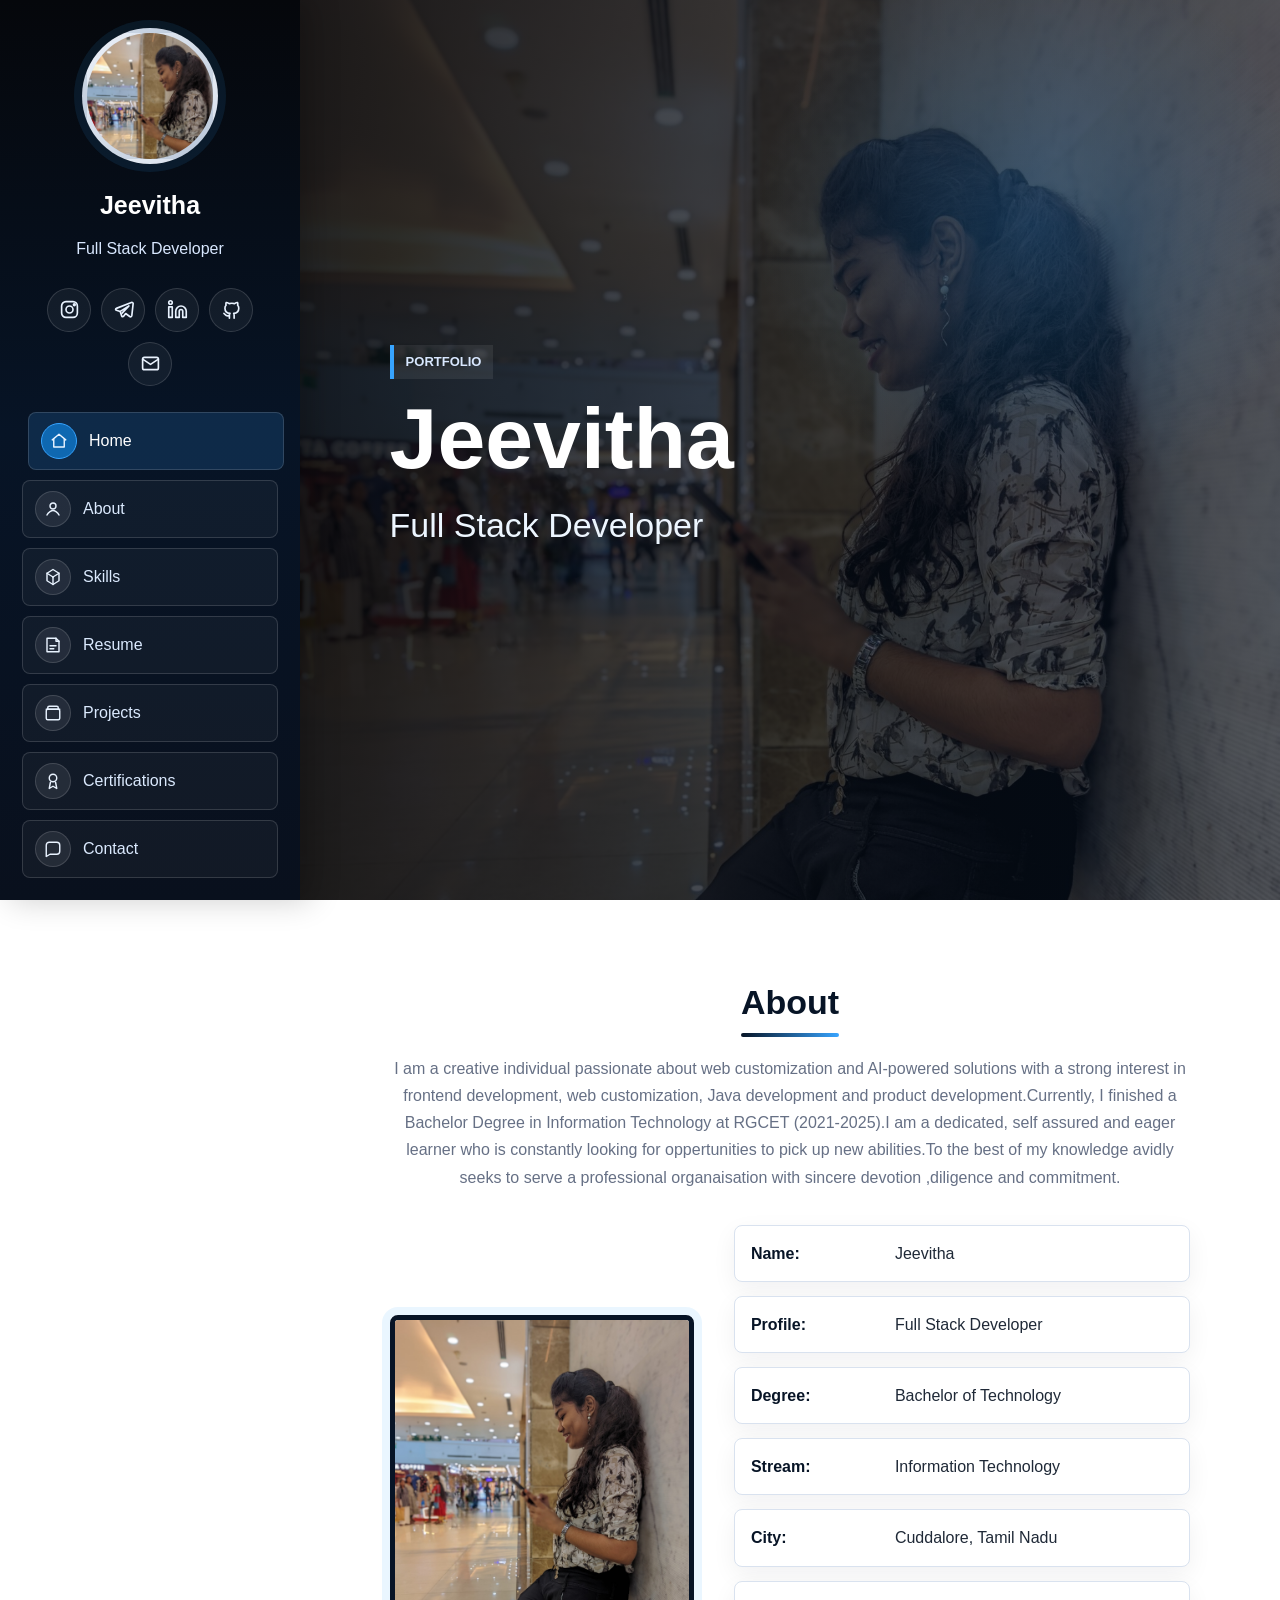
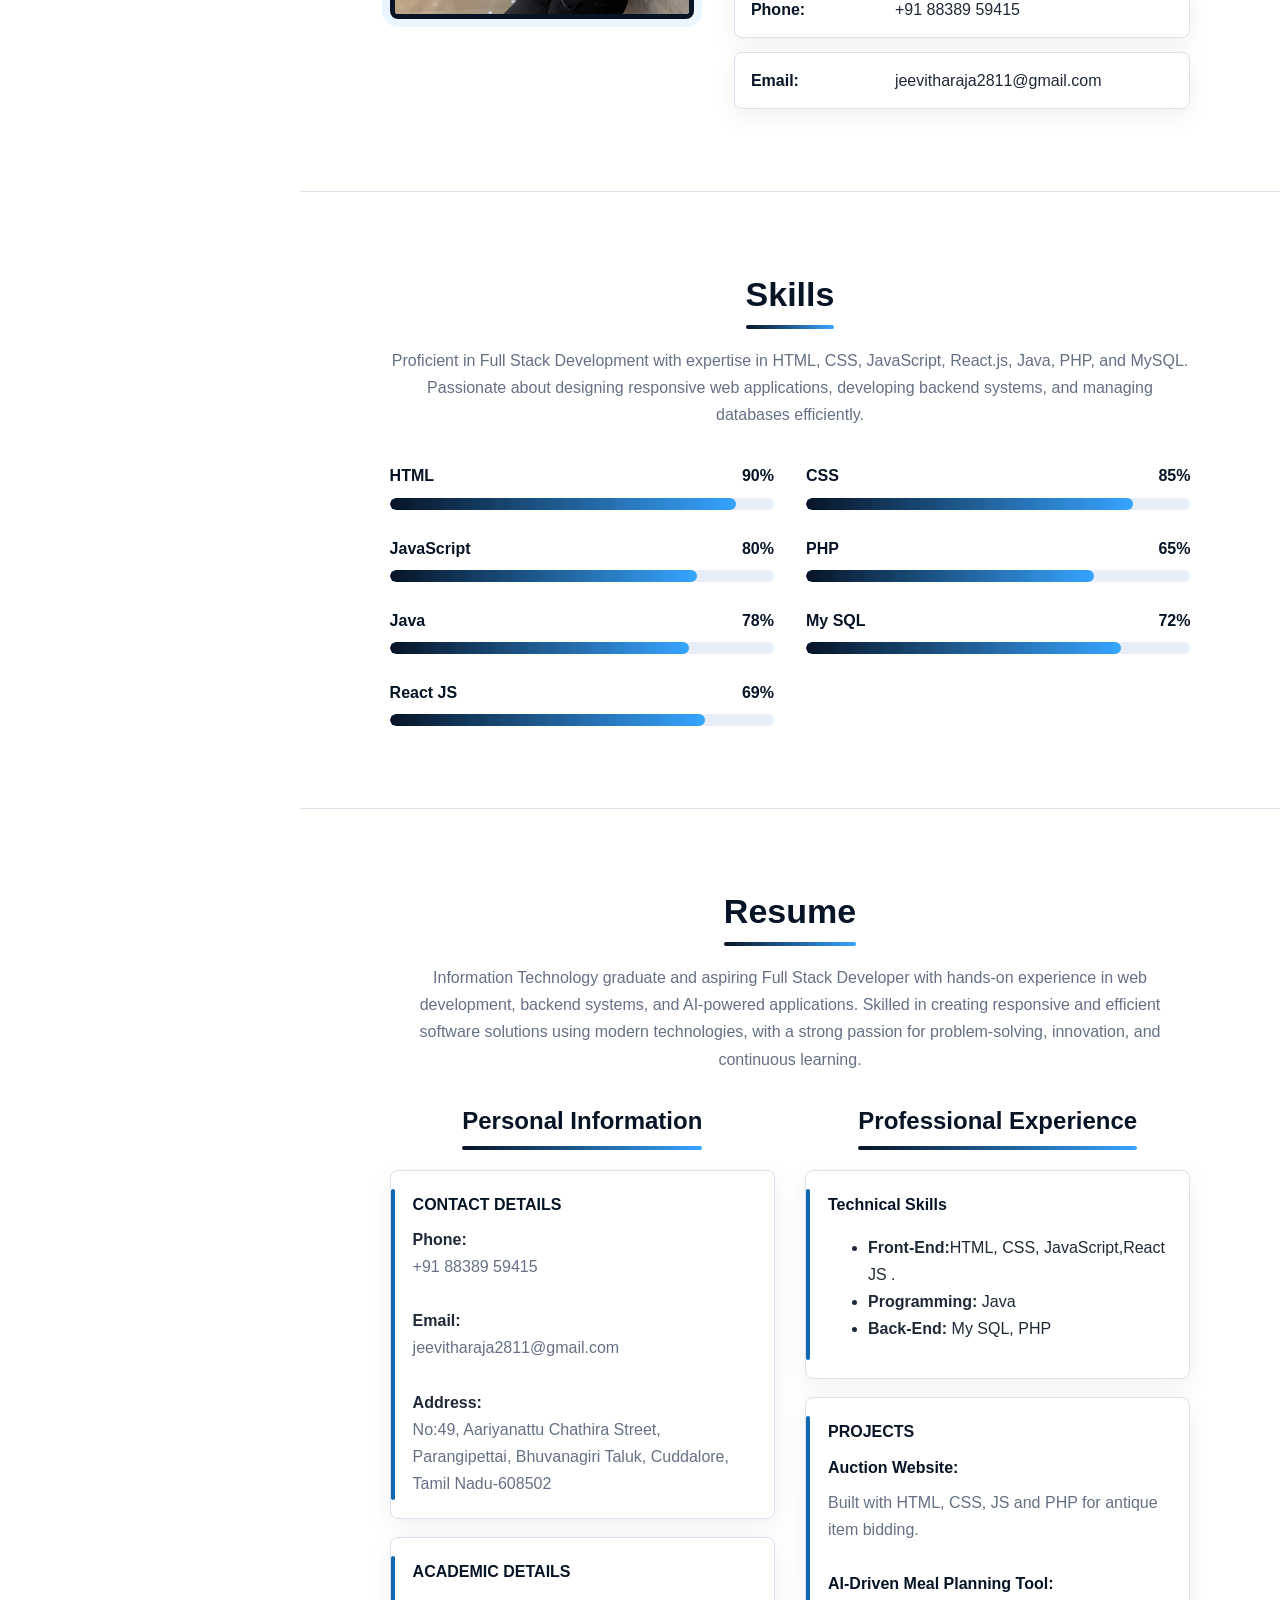
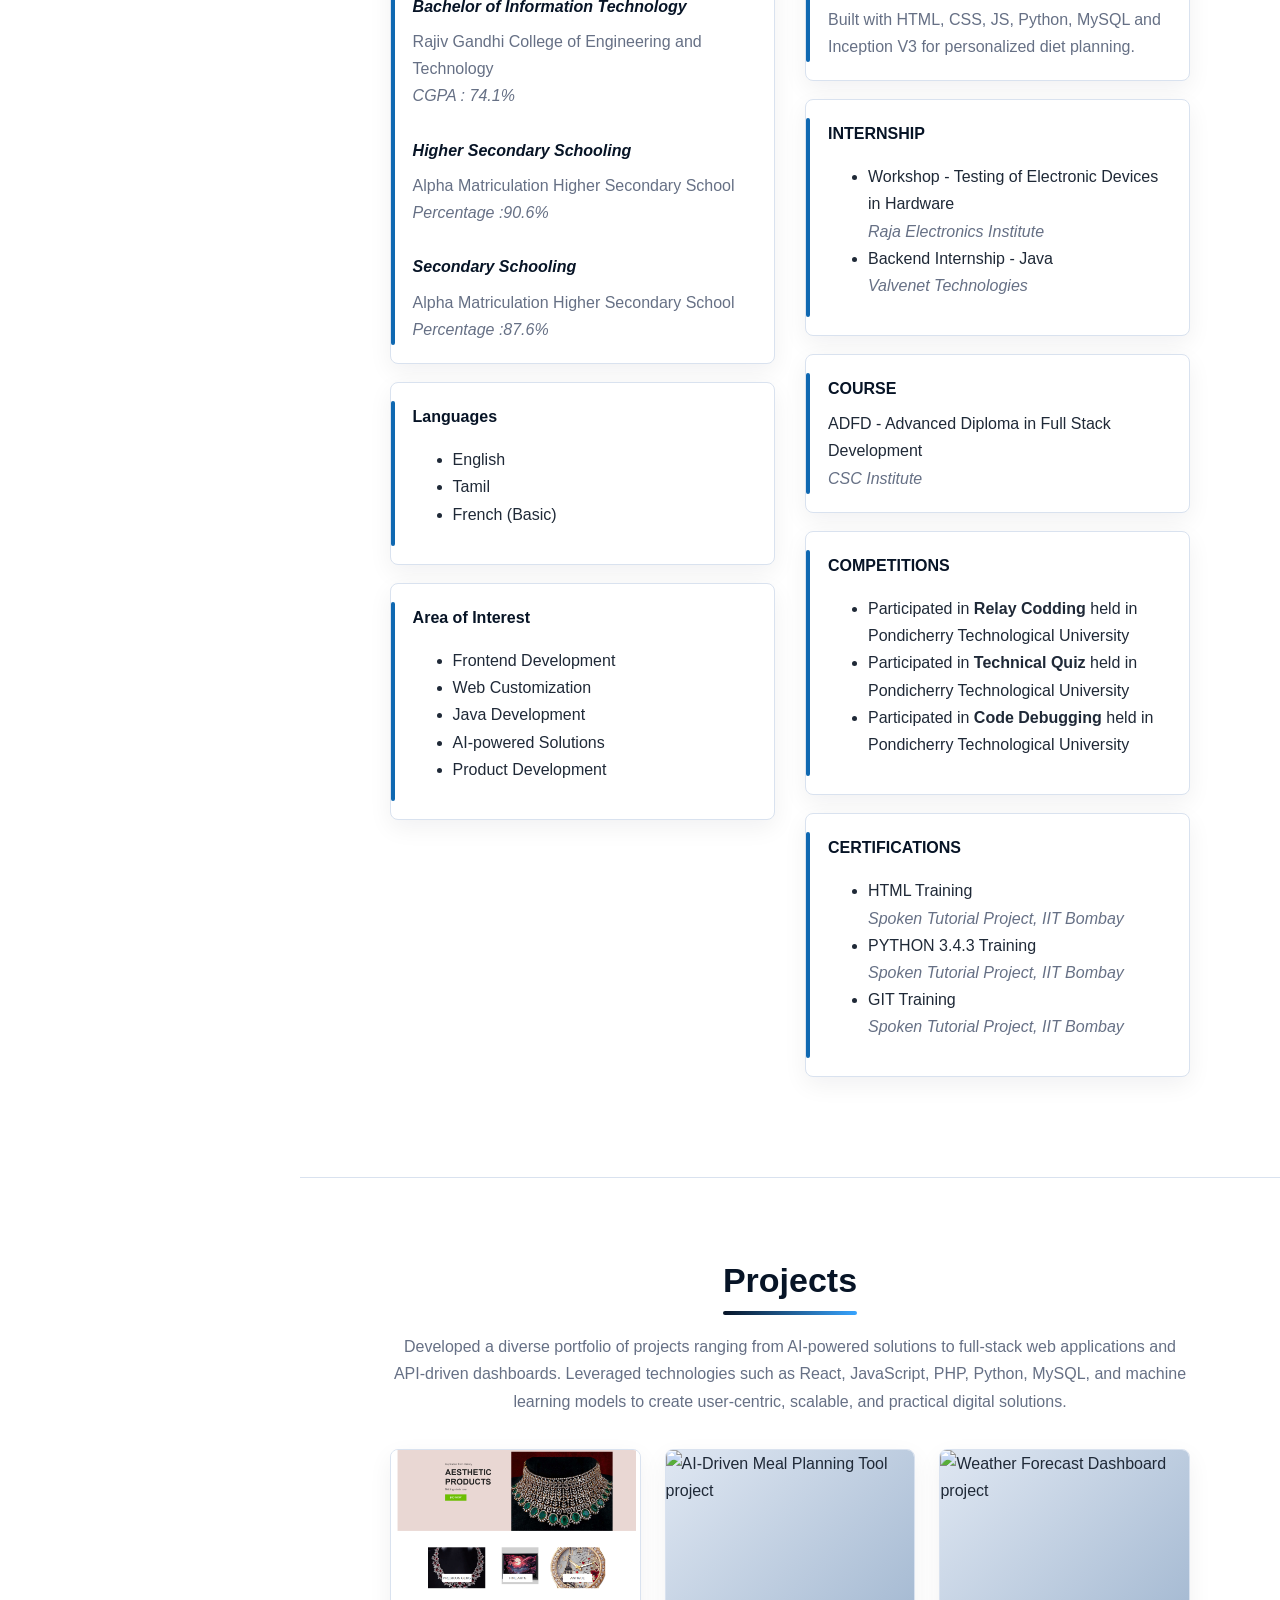
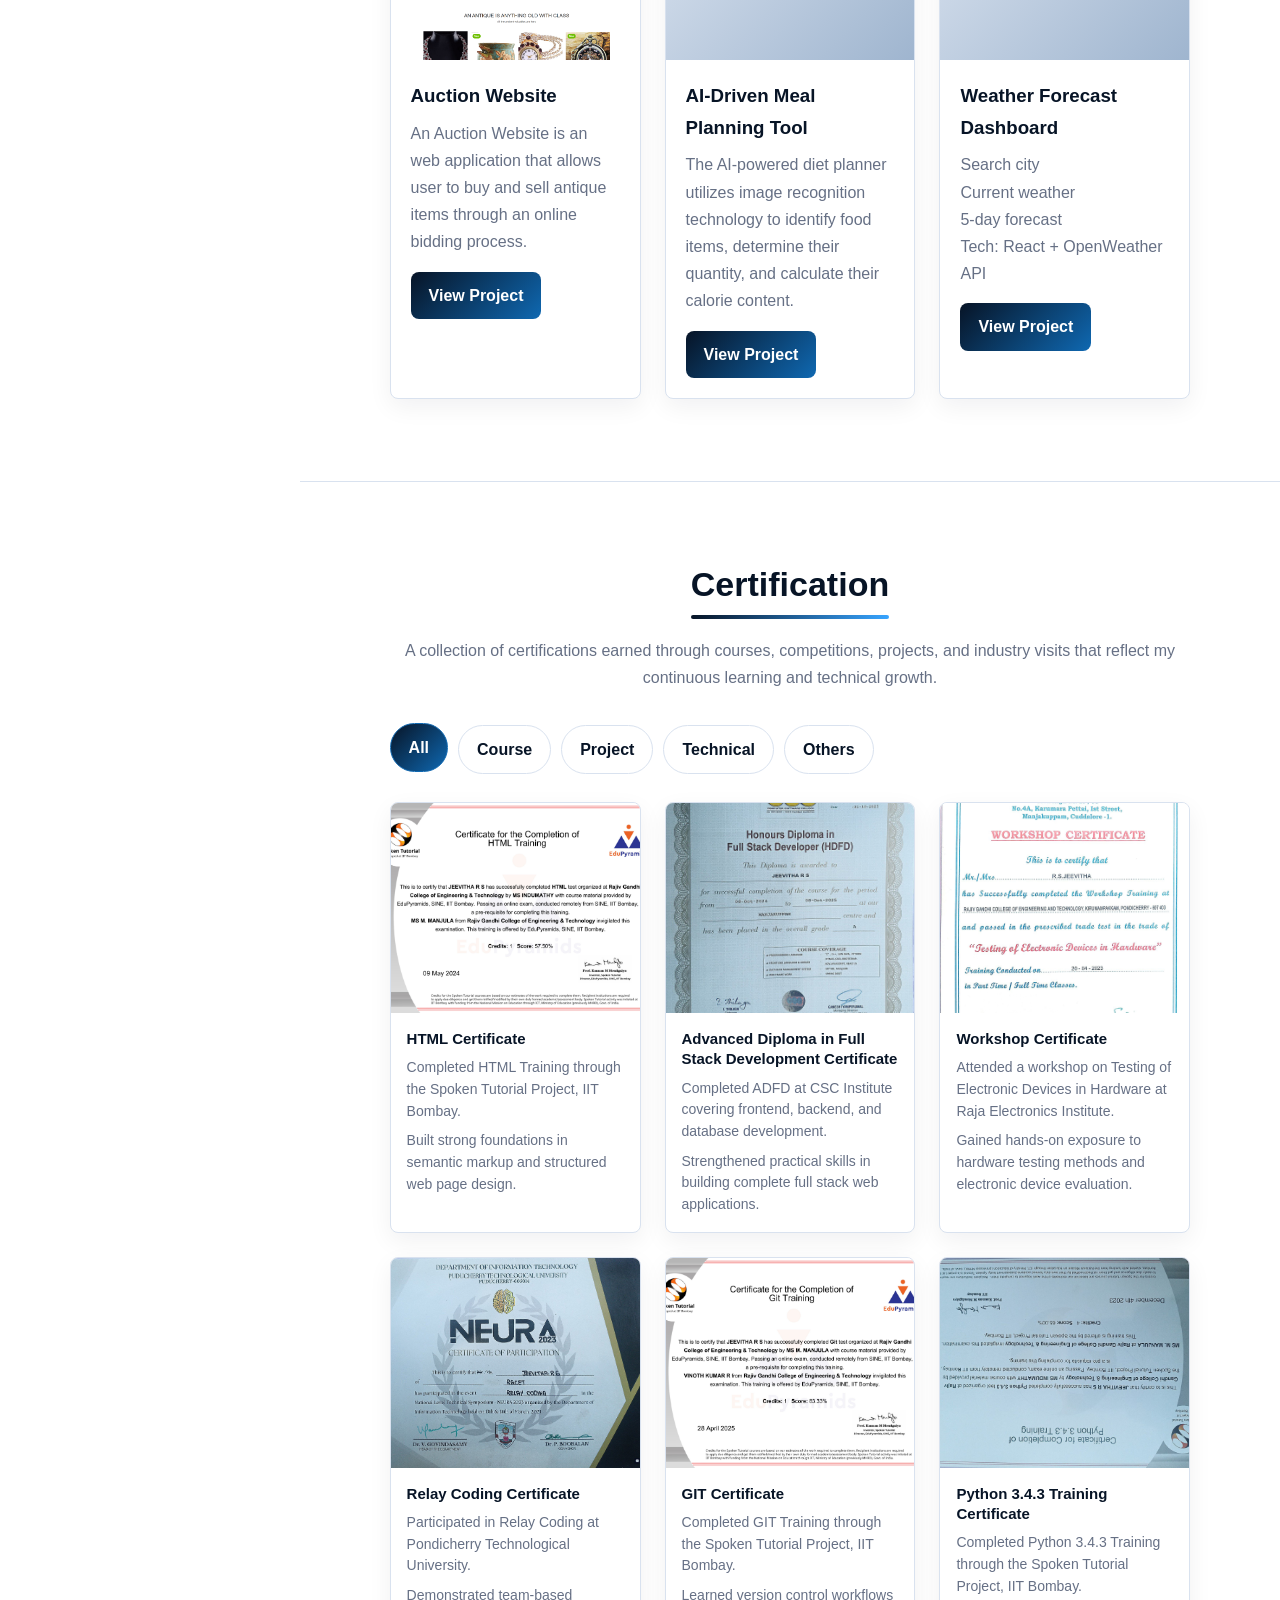
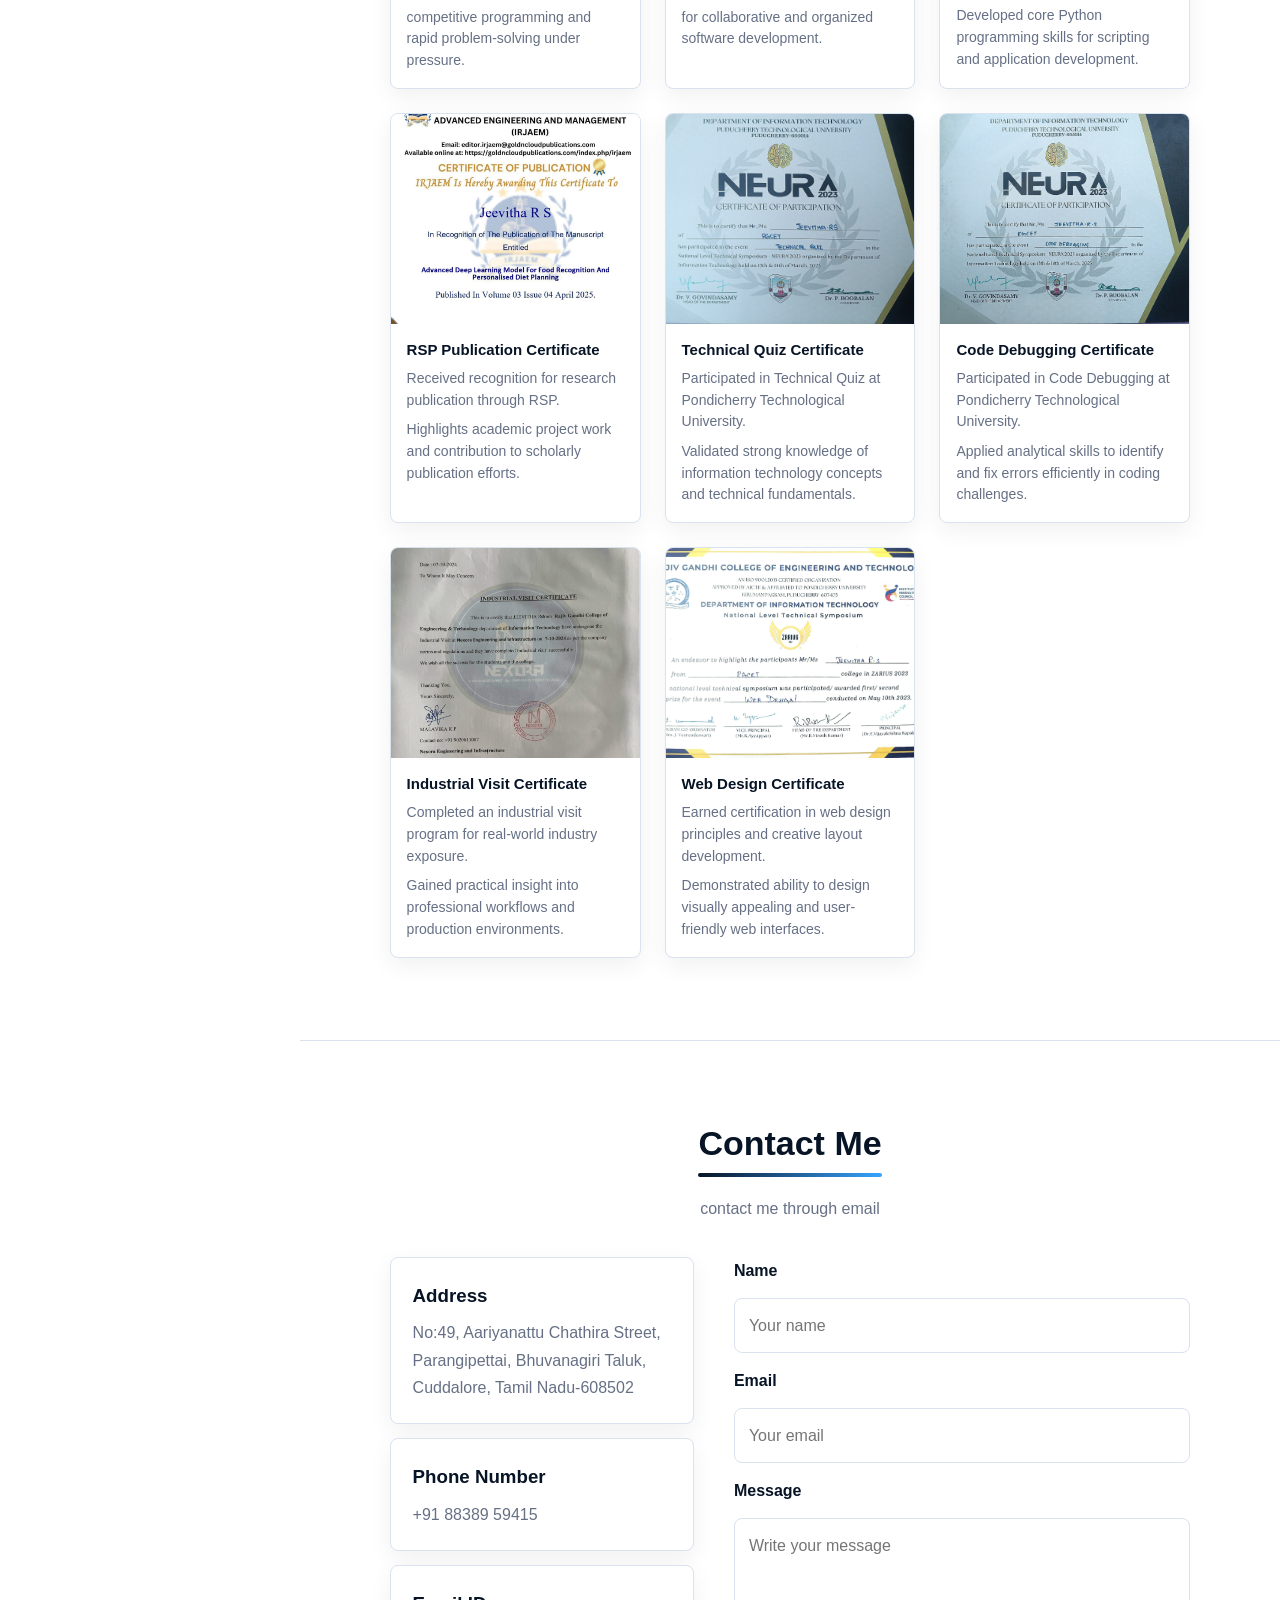
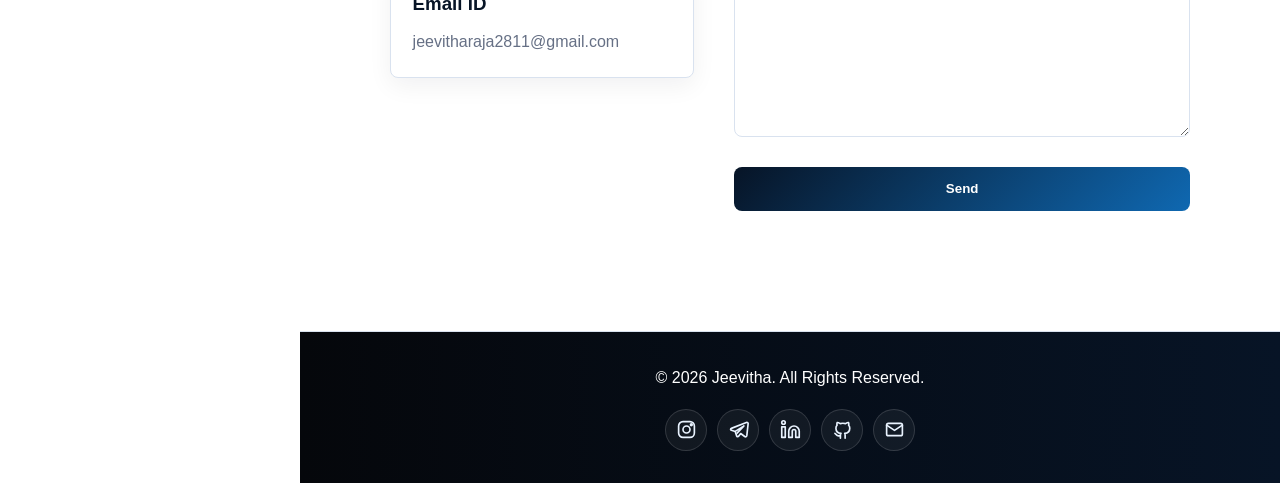
==== commit 9a677c8c: "Updated linked link" ====
--- a/index.html
+++ b/index.html
@@ -74,7 +74,7 @@
     <div class="social-row" aria-label="Social links">
       <a href="https://www.instagram.com/_jeevitha_.28/" target="_blank" rel="noreferrer" aria-label="Instagram" title="Instagram"><svg><use href="#icon-instagram"></use></svg></a>
       <a href="https://t.me/@Jeevitha_28_11" target="_blank" rel="noreferrer" aria-label="Telegram" title="Telegram"><svg><use href="#icon-telegram"></use></svg></a>
-      <a href="https://linkedin.com/" target="_blank" rel="noreferrer" aria-label="LinkedIn" title="LinkedIn"><svg><use href="#icon-linkedin"></use></svg></a>
+      <a href="https://www.linkedin.com/in/r-s-jeevitha-raja-7692642b3?utm_source=share_via&utm_content=profile&utm_medium=member_android" target="_blank" rel="noreferrer" aria-label="LinkedIn" title="LinkedIn"><svg><use href="#icon-linkedin"></use></svg></a>
       <a href="https://github.com/jeevitha281103" target="_blank" rel="noreferrer" aria-label="GitHub" title="GitHub"><svg><use href="#icon-github"></use></svg></a>
       <a href="mailto:jeevitharaja2811@gmail.com" aria-label="Email" title="Email"><svg><use href="#icon-email"></use></svg></a>
     </div>
@@ -462,7 +462,7 @@
     <div class="footer-social" aria-label="Footer social links">
       <a href="https://www.instagram.com/_jeevitha_.28/" target="_blank" rel="noreferrer" aria-label="Instagram" title="Instagram"><svg><use href="#icon-instagram"></use></svg></a>
       <a href="https://t.me/@Jeevitha_28_11" target="_blank" rel="noreferrer" aria-label="Telegram" title="Telegram"><svg><use href="#icon-telegram"></use></svg></a>
-      <a href="https://linkedin.com/" target="_blank" rel="noreferrer" aria-label="LinkedIn" title="LinkedIn"><svg><use href="#icon-linkedin"></use></svg></a>
+      <a href="https://www.linkedin.com/in/r-s-jeevitha-raja-7692642b3?utm_source=share_via&utm_content=profile&utm_medium=member_android" target="_blank" rel="noreferrer" aria-label="LinkedIn" title="LinkedIn"><svg><use href="#icon-linkedin"></use></svg></a>
       <a href="https://github.com/jeevitha281103" target="_blank" rel="noreferrer" aria-label="GitHub" title="GitHub"><svg><use href="#icon-github"></use></svg></a>
       <a href="mailto:jeevitharaja2811@gmail.com" aria-label="Email" title="Email"><svg><use href="#icon-email"></use></svg></a>
     </div>
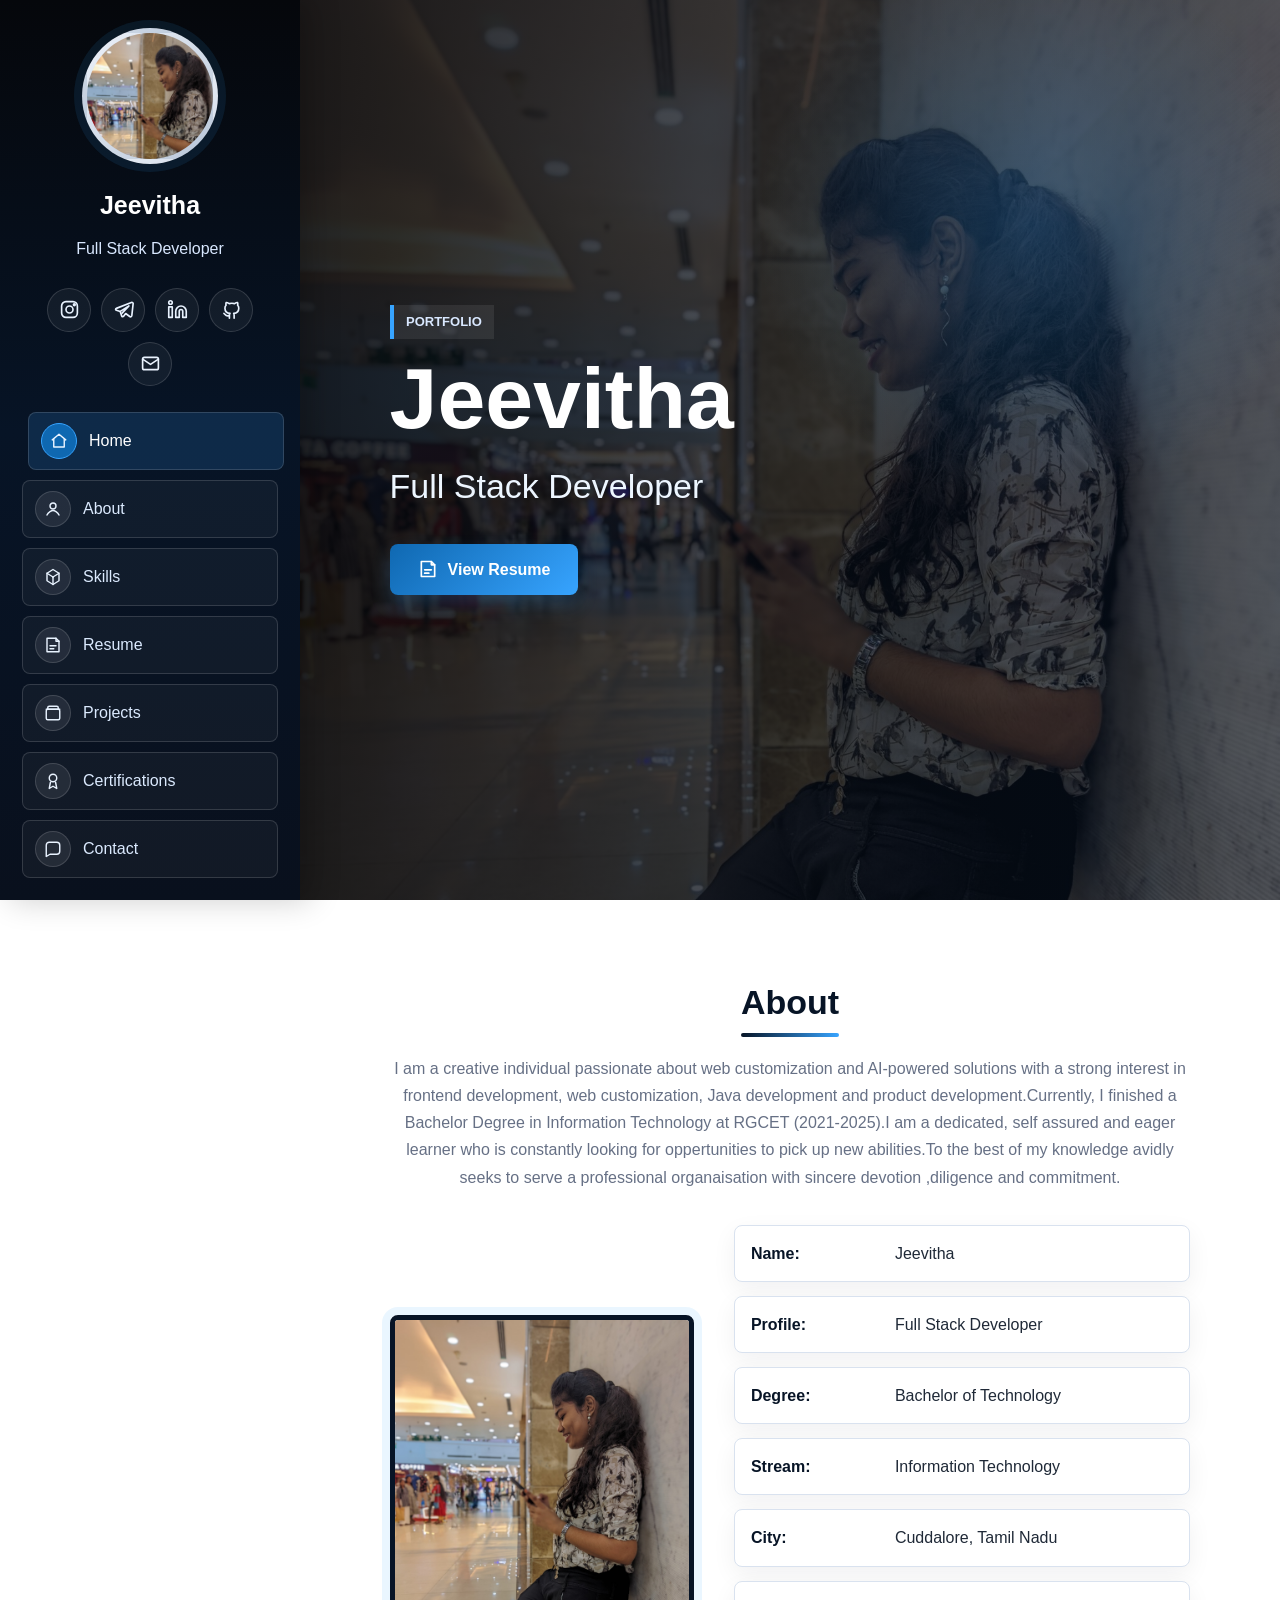
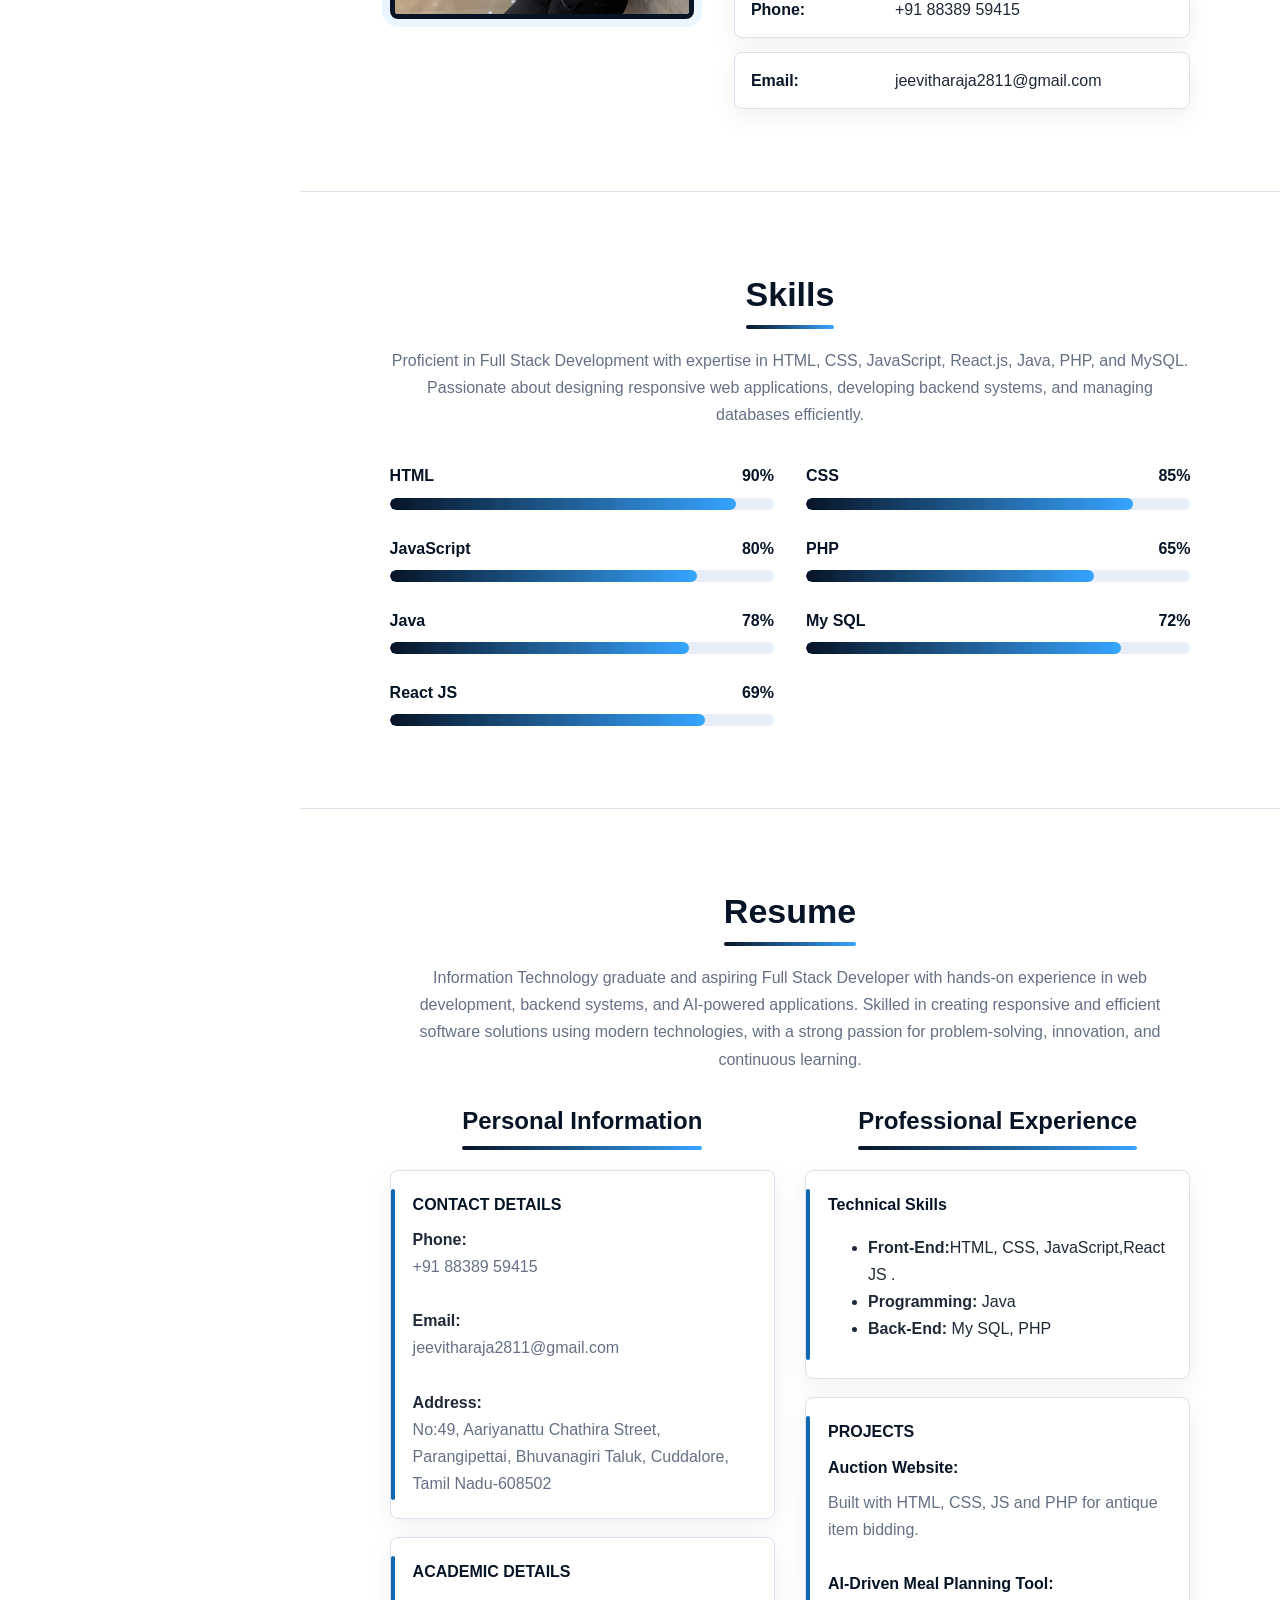
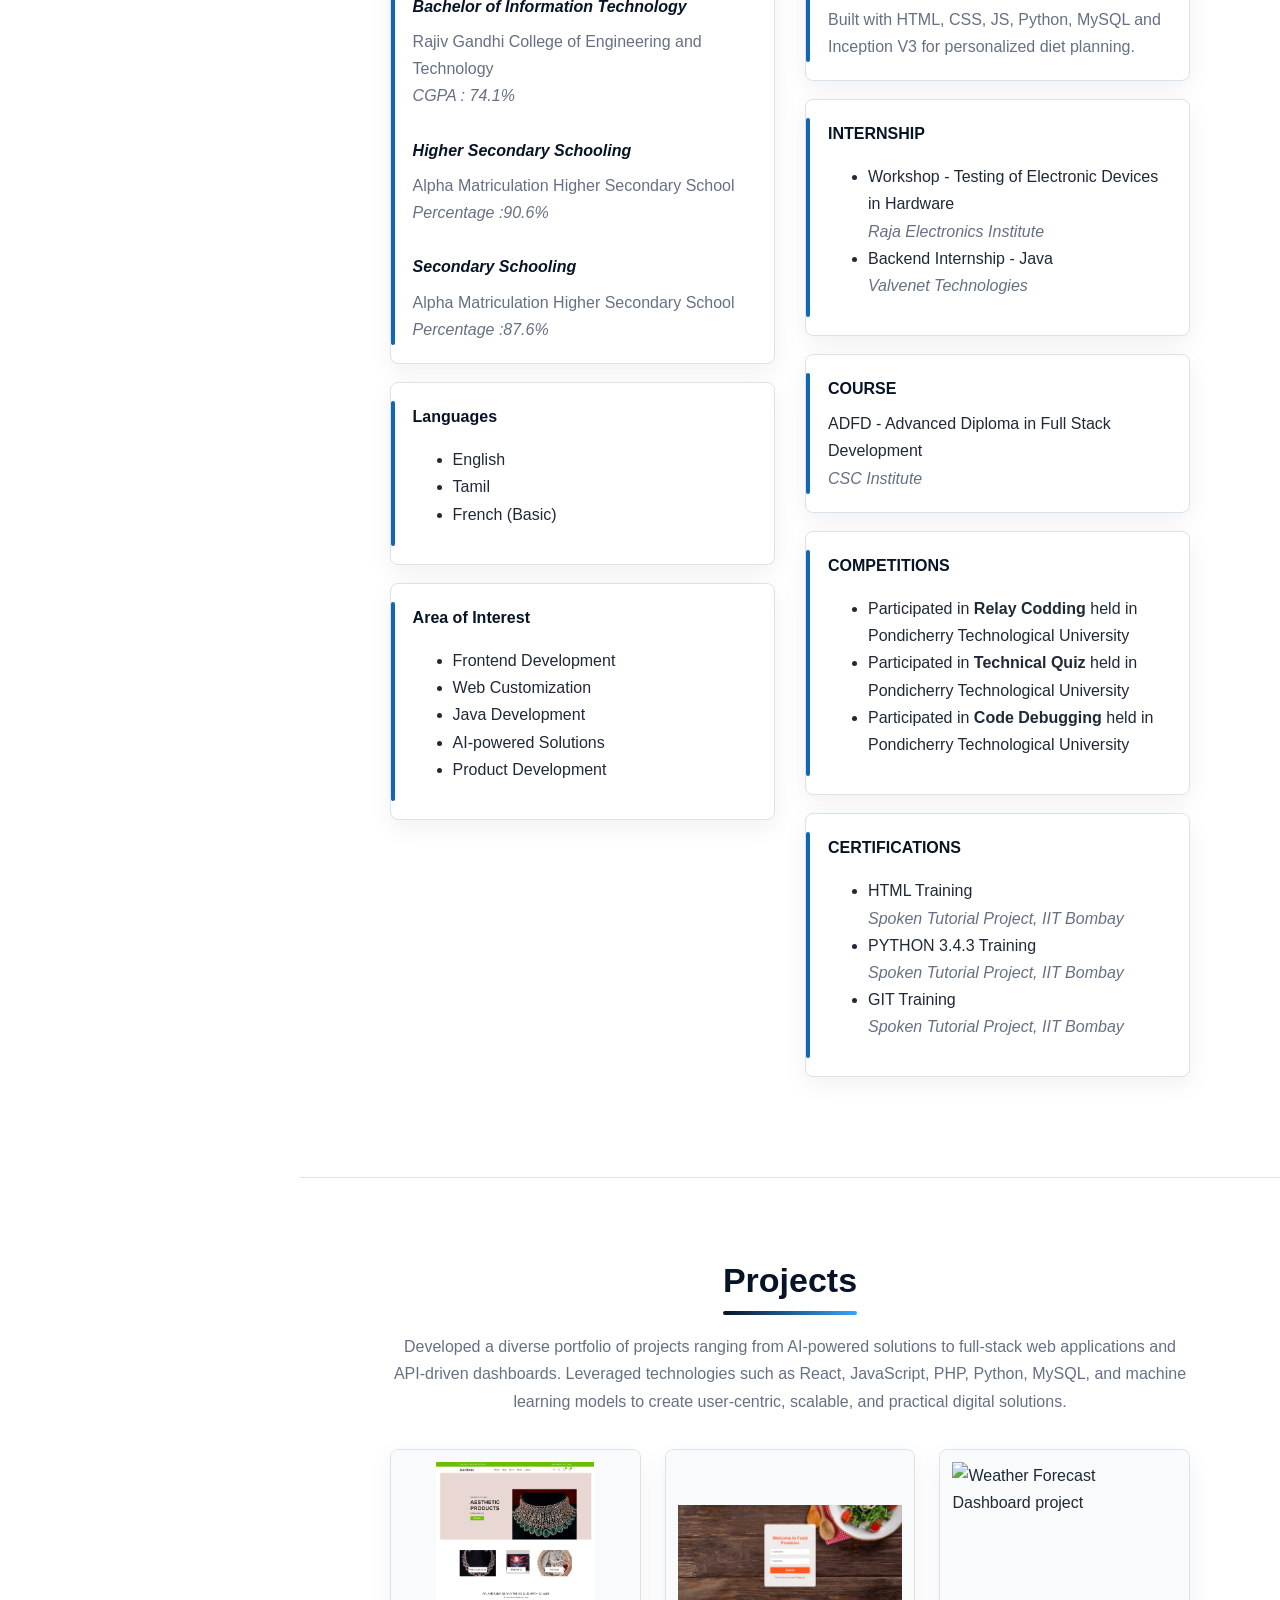
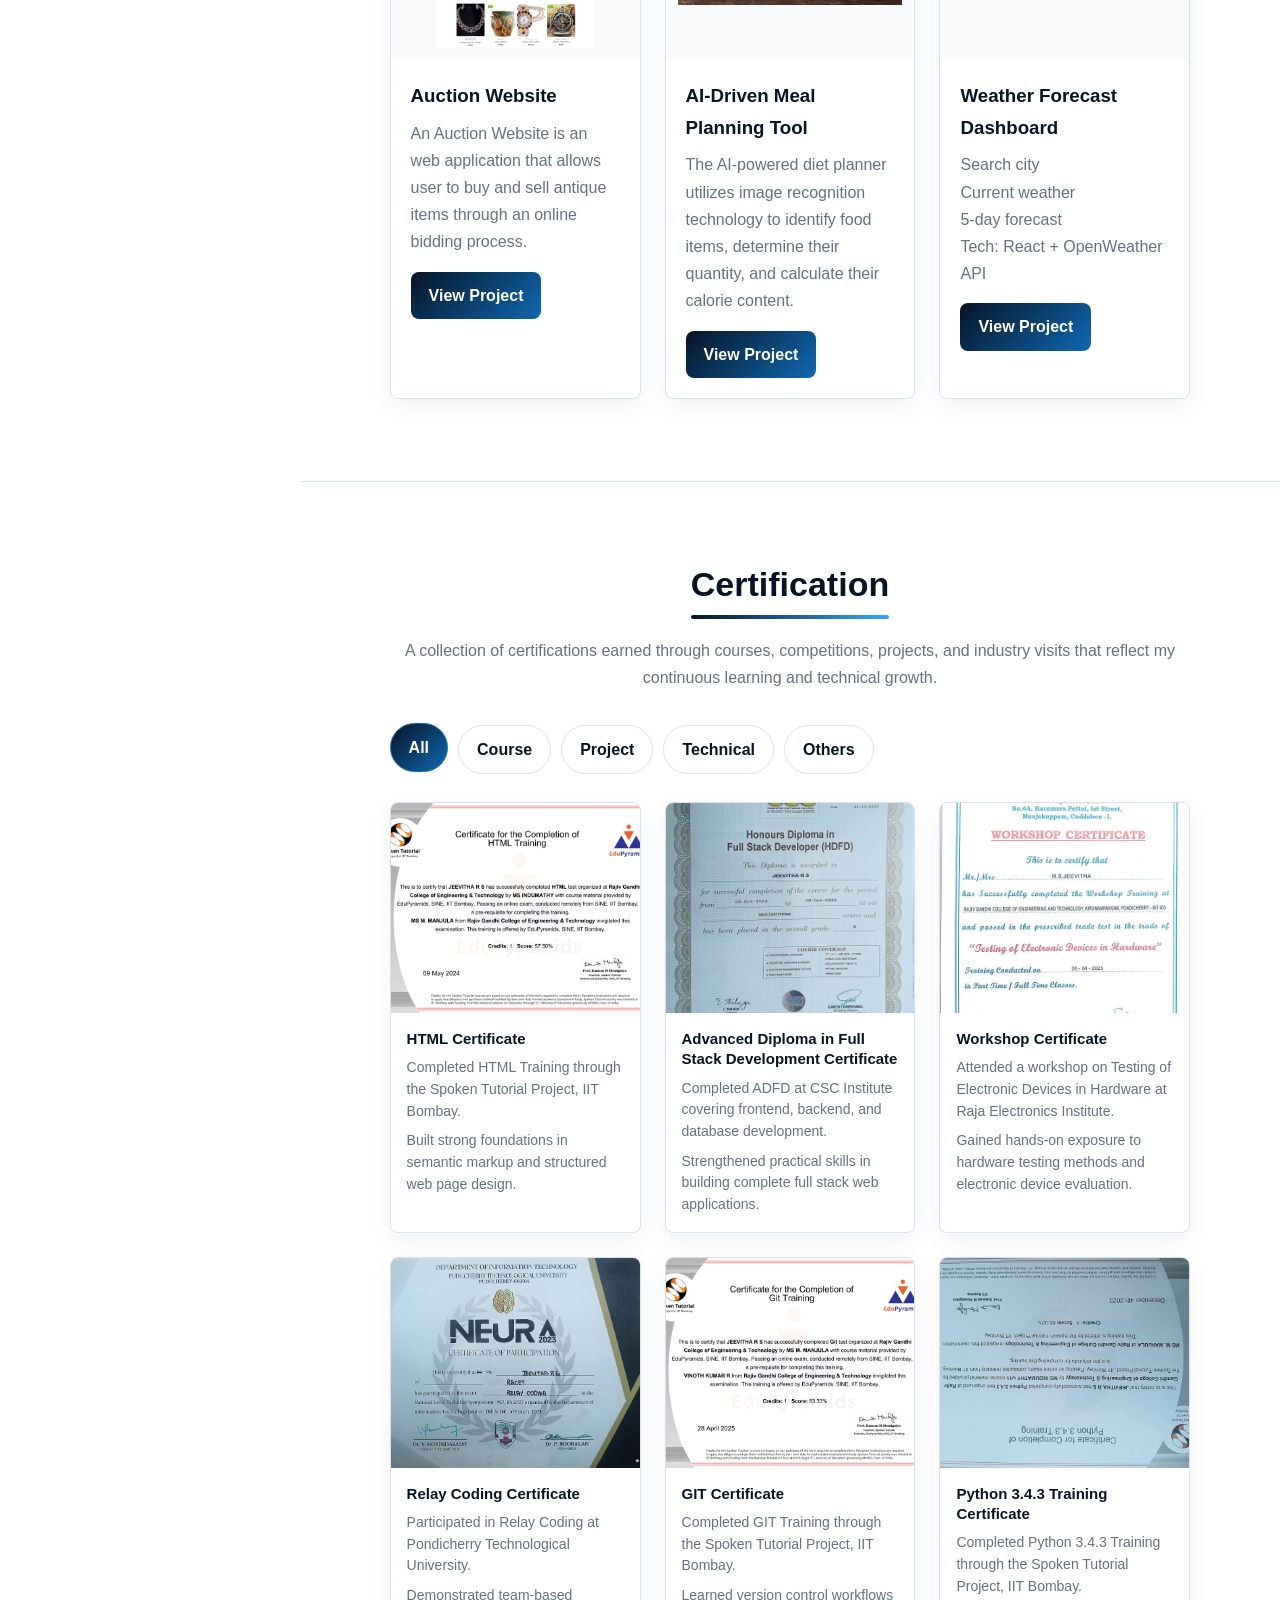
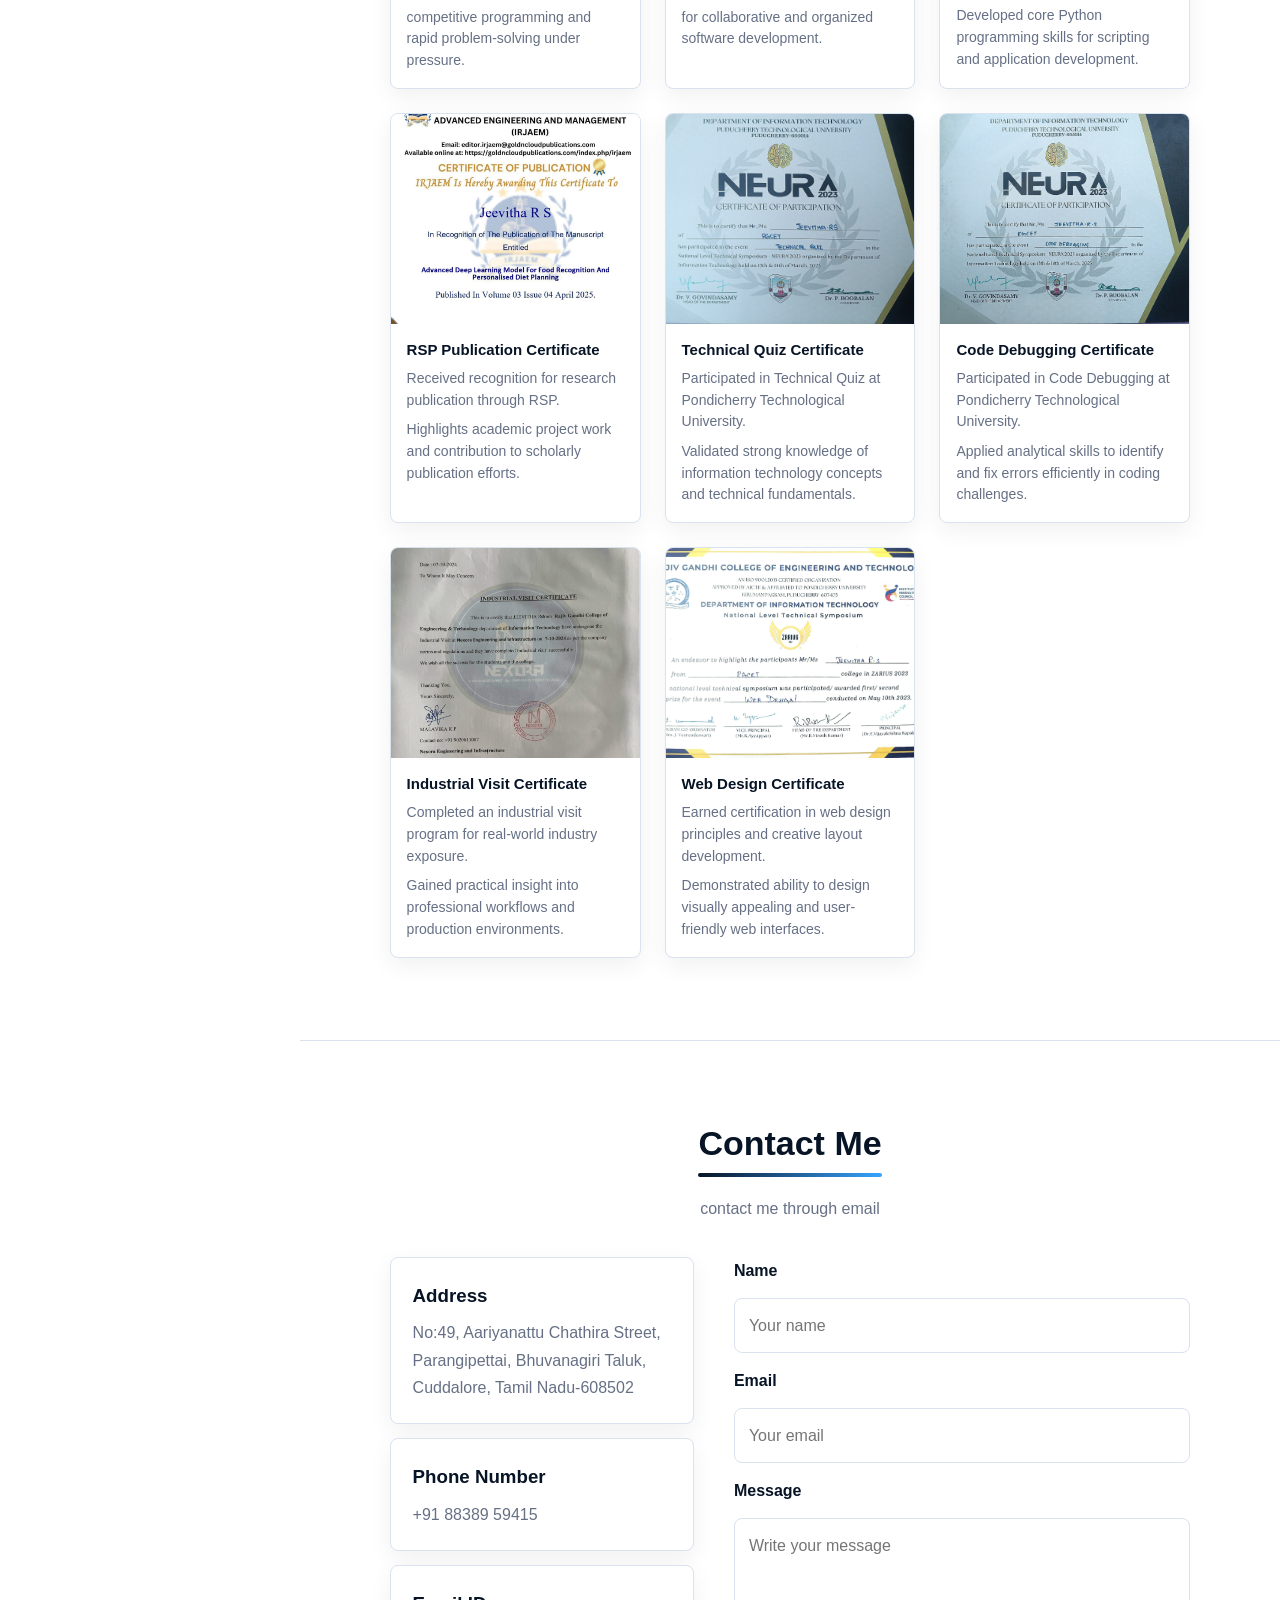
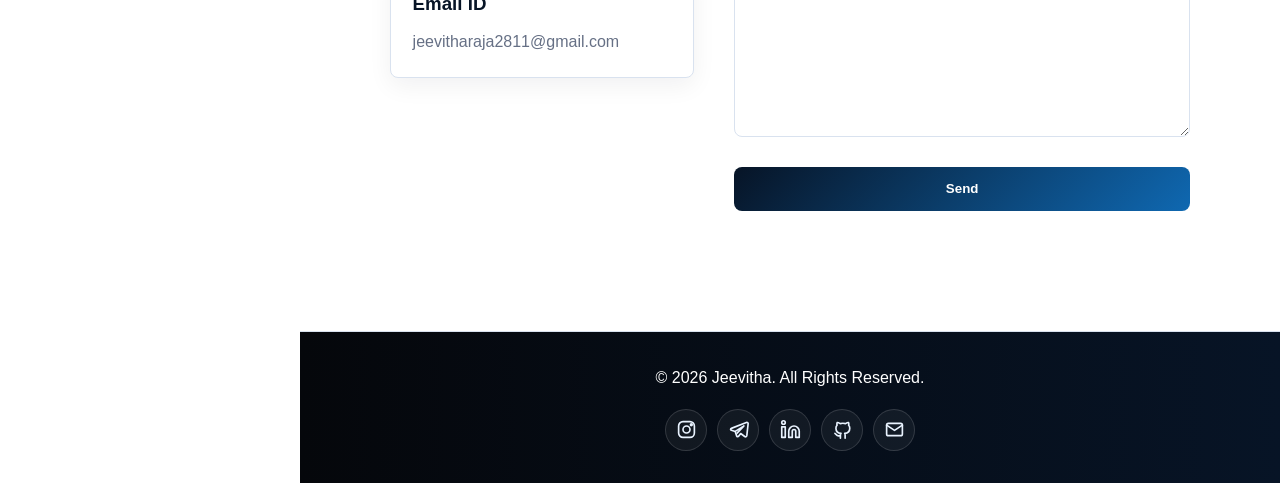
==== commit b398c934: "Update portfolio files" ====
--- a/index.html
+++ b/index.html
@@ -97,6 +97,10 @@
         <span class="eyebrow">Portfolio</span>
         <h2>Jeevitha</h2>
         <p>Full Stack Developer</p>
+        <a href="#resume" class="btn-resume">
+          <svg class="btn-icon" aria-hidden="true"><use href="#icon-resume"></use></svg>
+          View Resume
+        </a>
       </div>
     </section>
 
@@ -289,7 +293,7 @@
           </div>
         </article>
         <article class="project-card">
-          <img src="assets/ai-driven-meal-planning-tool.jpg" alt="AI-Driven Meal Planning Tool project">
+          <img src="assets/ai-driven-meal-planning-tool-login.png" alt="AI-Driven Meal Planning Tool project">
           <div>
             <h3>AI-Driven Meal Planning Tool</h3>
             <p>The AI-powered diet planner utilizes image recognition technology to identify food items, determine their quantity, and calculate their calorie content.</p>
--- a/style.css
+++ b/style.css
@@ -248,6 +248,41 @@
   color: #edf6ff;
 }
 
+.btn-resume {
+  display: inline-flex;
+  align-items: center;
+  gap: 10px;
+  margin-top: 28px;
+  padding: 12px 28px;
+  font-size: 16px;
+  font-weight: 700;
+  color: var(--white);
+  background: linear-gradient(135deg, var(--accent), var(--accent-light));
+  border-radius: 8px;
+  box-shadow: 0 10px 20px rgba(55, 164, 255, 0.2);
+  transition: transform 220ms ease, box-shadow 220ms ease, background 220ms ease;
+  cursor: pointer;
+}
+
+.btn-resume:hover {
+  transform: translateY(-3px);
+  box-shadow: 0 15px 30px rgba(55, 164, 255, 0.4);
+}
+
+.btn-resume:active {
+  transform: translateY(-1px);
+}
+
+.btn-resume .btn-icon {
+  width: 20px;
+  height: 20px;
+  fill: none;
+  stroke: currentColor;
+  stroke-width: 2;
+  stroke-linecap: round;
+  stroke-linejoin: round;
+}
+
 .content-section {
   padding: 82px 7vw;
   background: var(--white);
@@ -424,7 +459,15 @@
   box-shadow: var(--shadow);
 }
 
-.project-card img,
+.project-card img {
+  width: 100%;
+  height: 210px;
+  object-fit: contain;
+  background: #f8fafc;
+  padding: 12px;
+  box-sizing: border-box;
+}
+
 .certificate-card img {
   width: 100%;
   height: 210px;
@@ -507,9 +550,11 @@
   width: 100%;
   min-height: 340px;
   max-height: 520px;
-  object-fit: cover;
+  object-fit: contain;
   display: block;
-  background: linear-gradient(135deg, #dfe7f2, #9fb5cf);
+  background: #f8fafc;
+  padding: 16px;
+  box-sizing: border-box;
 }
 
 .gallery-control {
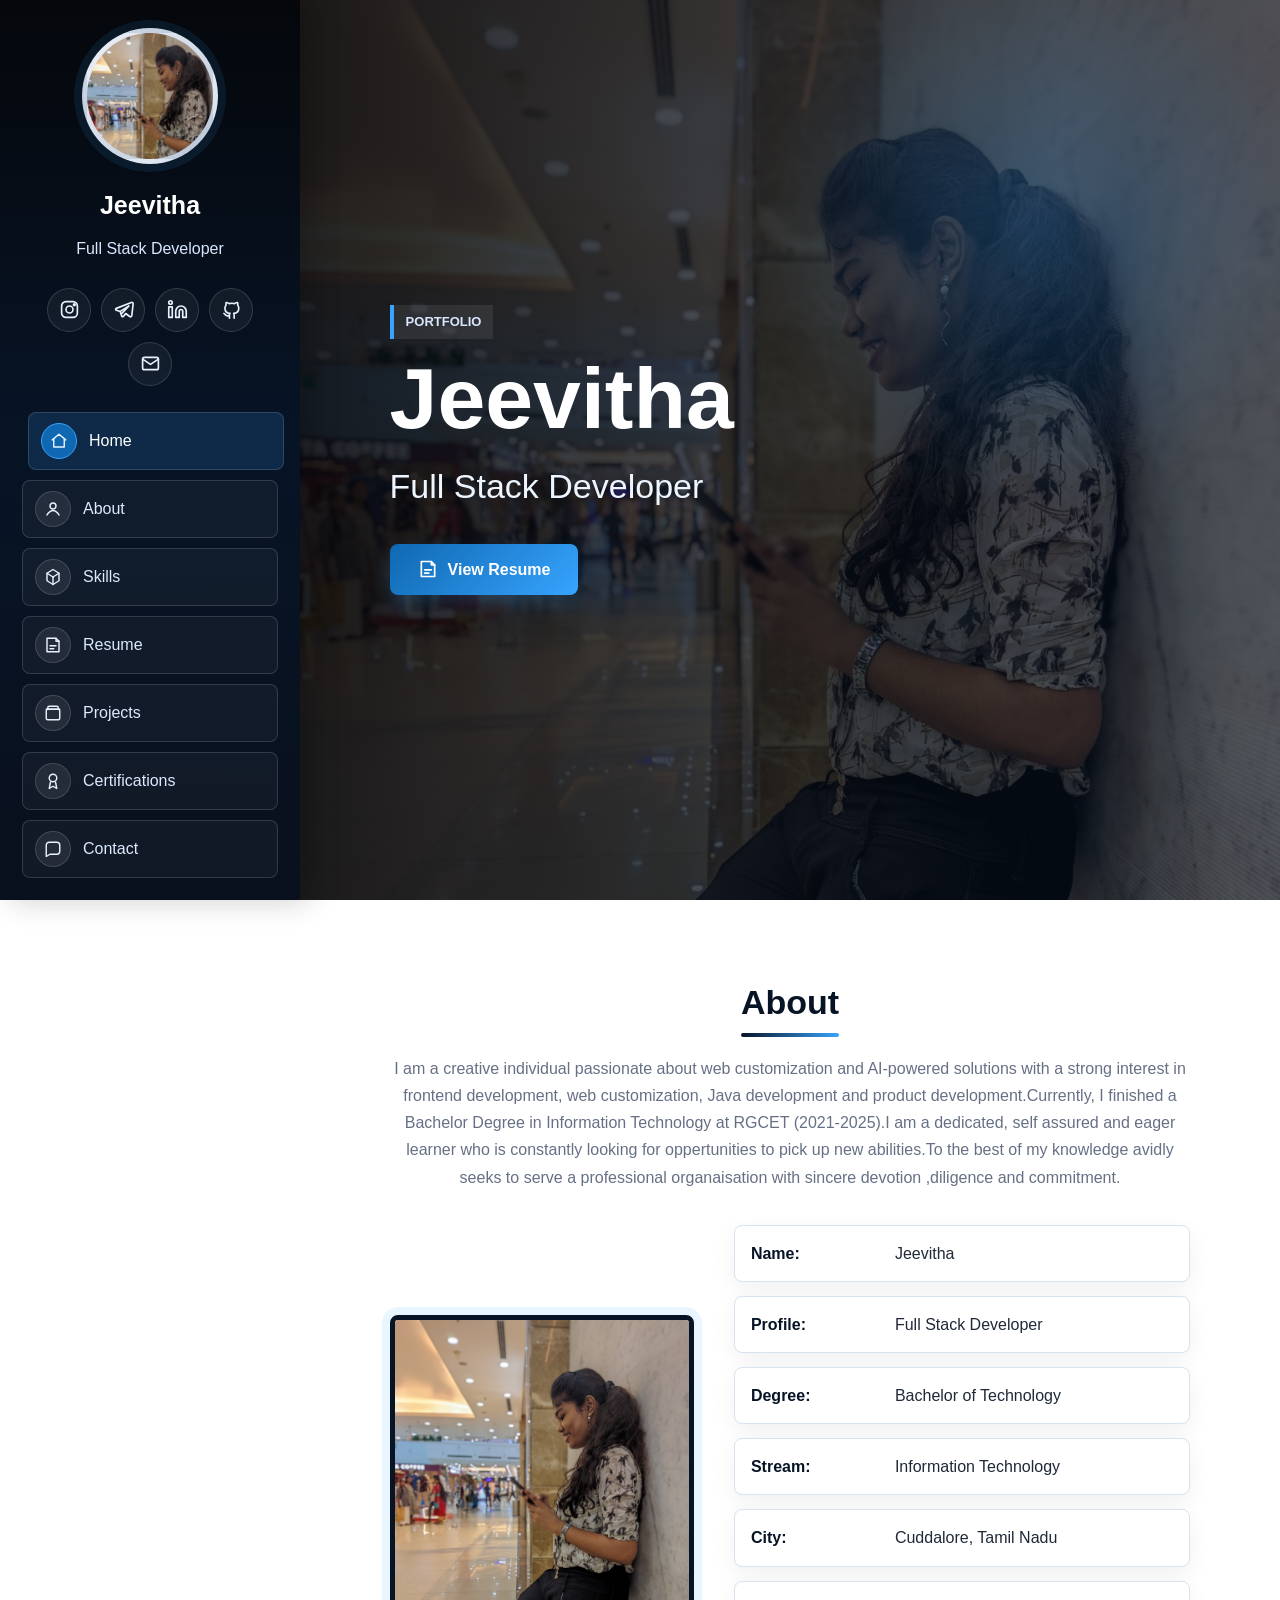
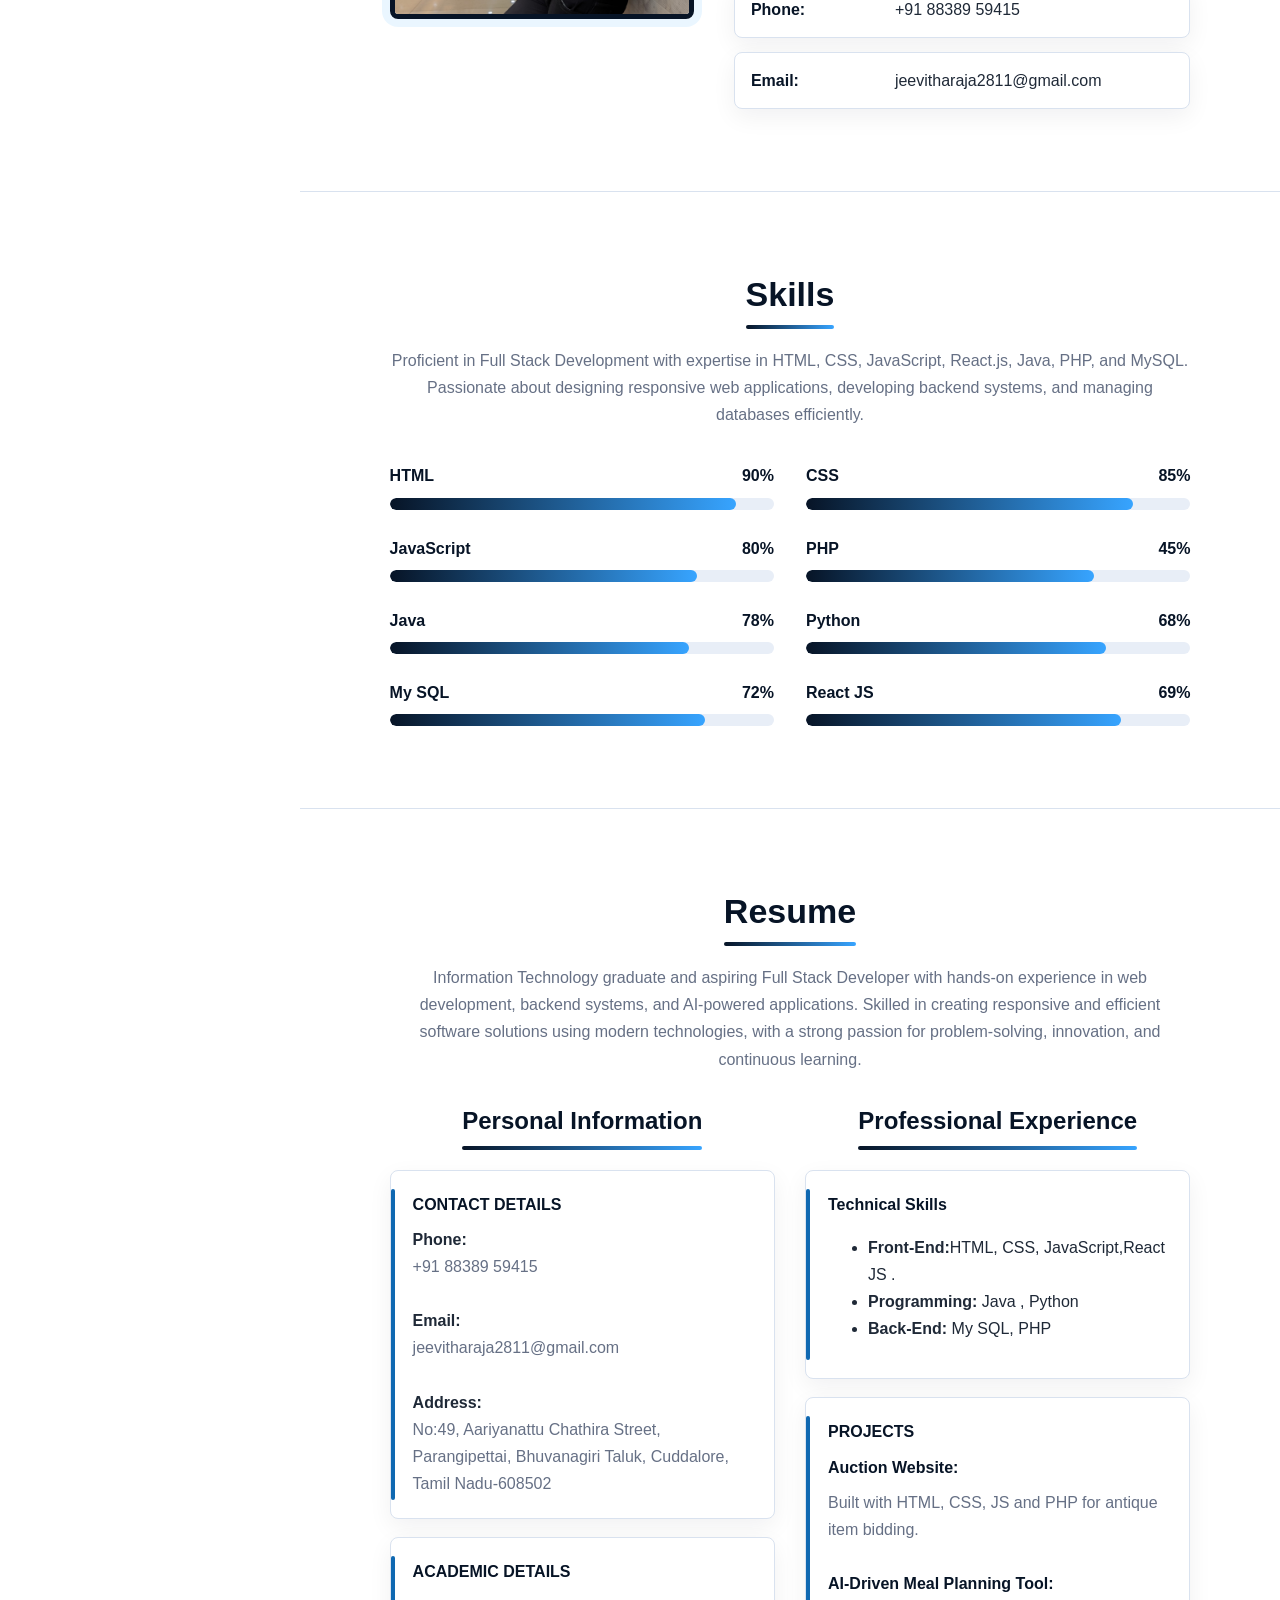
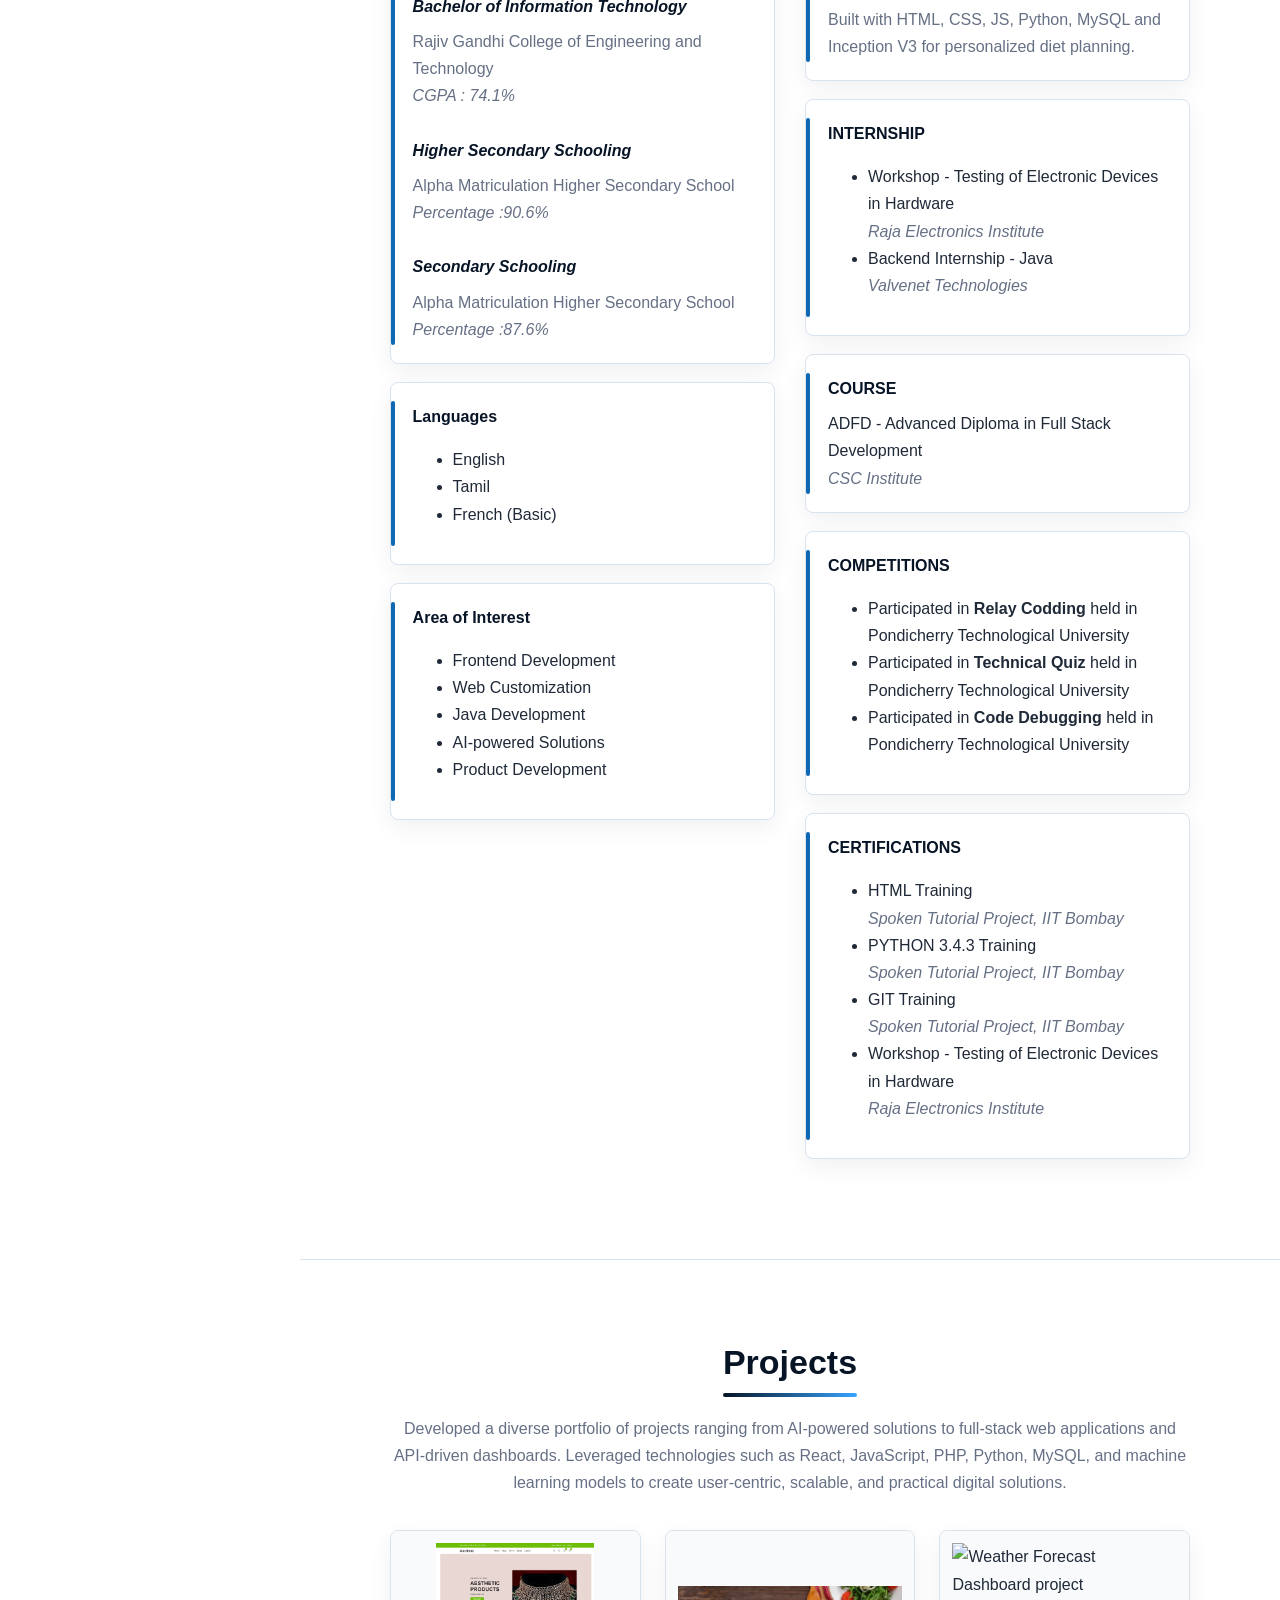
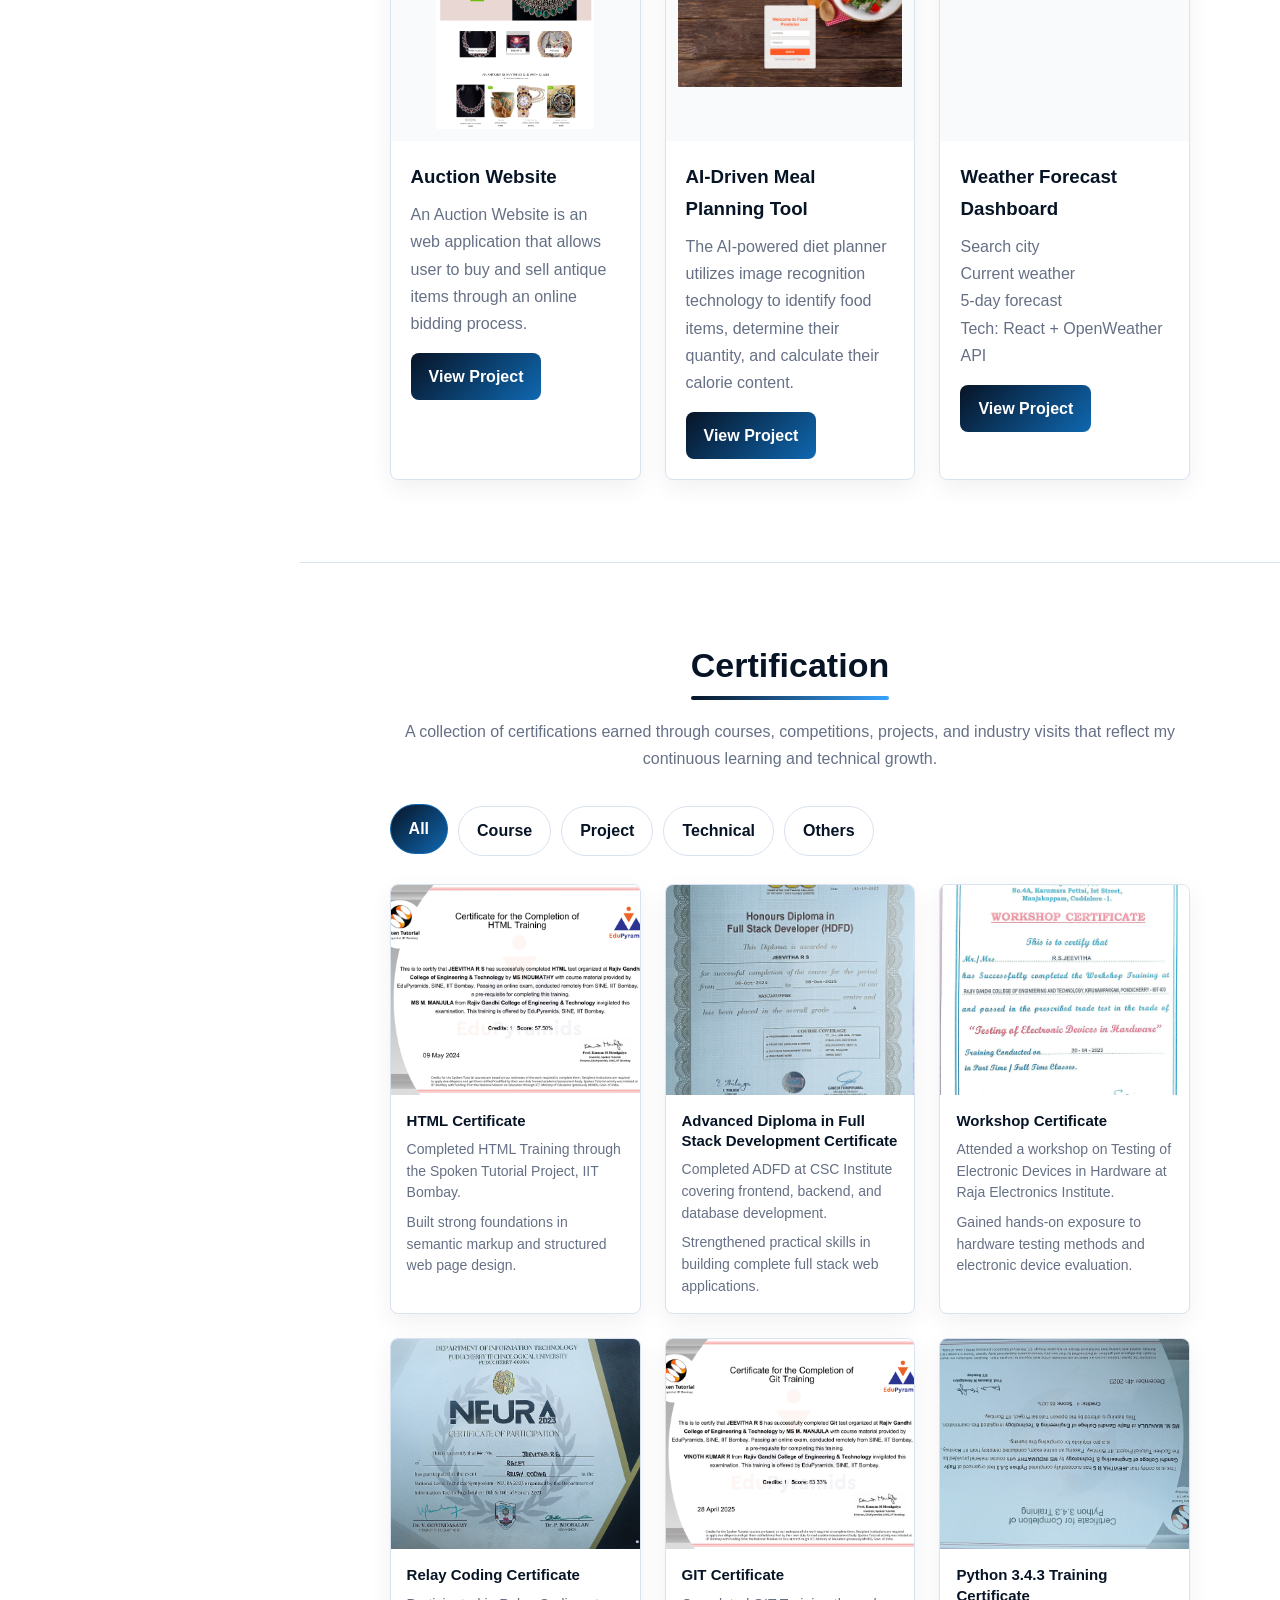
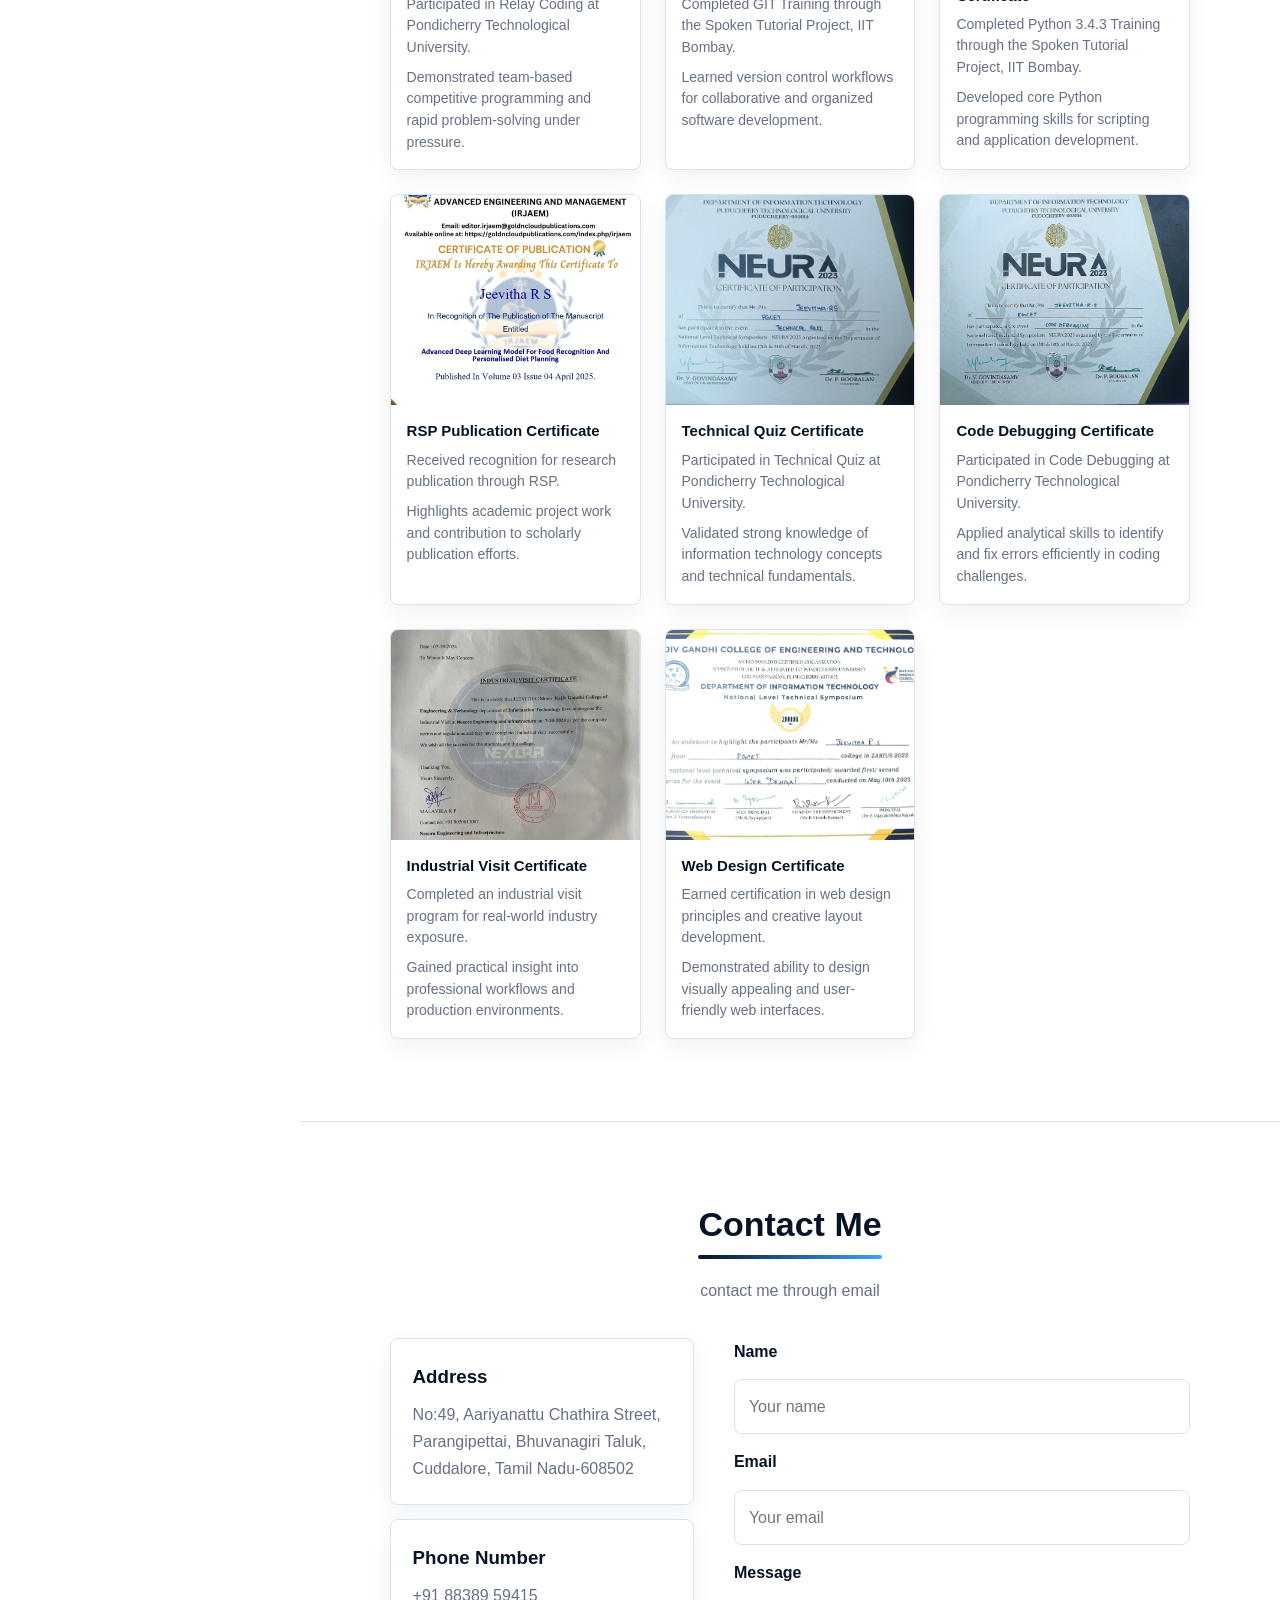
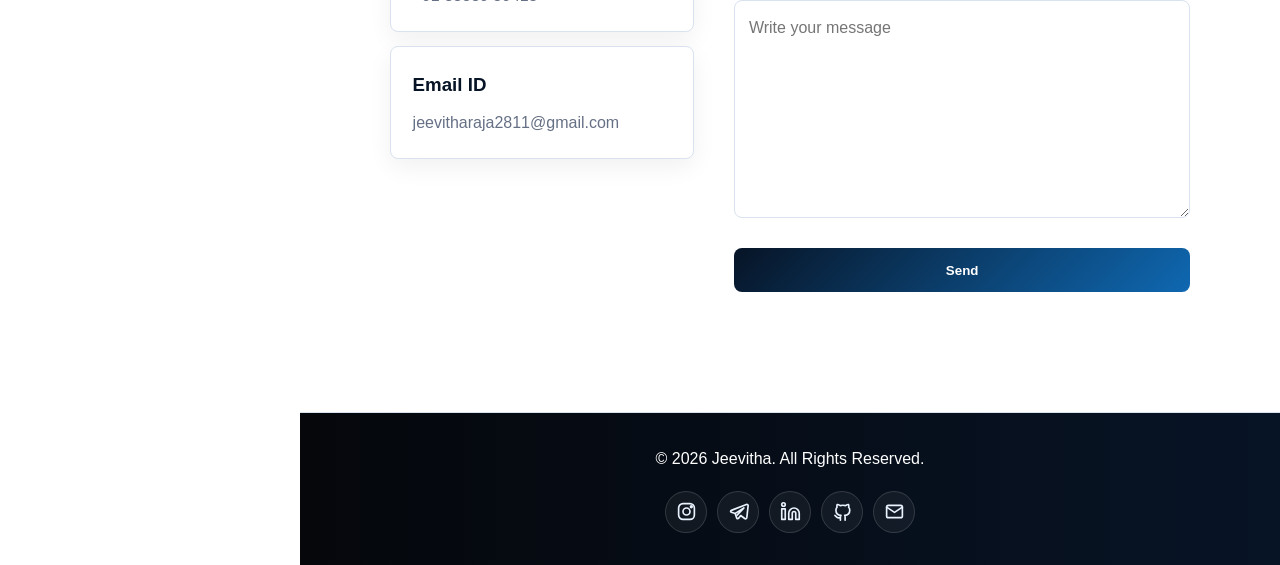
==== commit 01824d95: "Update portfolio text" ====
--- a/index.html
+++ b/index.html
@@ -144,11 +144,15 @@
           <div class="progress"><span></span></div>
         </div>
         <div class="skill-item" data-level="75">
-          <div class="skill-label"><span>PHP</span><span>65%</span></div>
+          <div class="skill-label"><span>PHP</span><span>45%</span></div>
           <div class="progress"><span></span></div>
         </div>
         <div class="skill-item" data-level="78">
           <div class="skill-label"><span>Java</span><span>78%</span></div>
+          <div class="progress"><span></span></div>
+        </div>
+        <div class="skill-item" data-level="78">
+          <div class="skill-label"><span>Python</span><span>68%</span></div>
           <div class="progress"><span></span></div>
         </div>
         <div class="skill-item" data-level="82">
@@ -226,7 +230,7 @@
             <p>
               <ul>
                 <li><b>Front-End:</b>HTML, CSS, JavaScript,React JS . </li>
-                <li><B>Programming:</B> Java</li>
+                <li><B>Programming:</B> Java , Python</li>
                 <li><b>Back-End:</b> My SQL, PHP</li>
               </ul>
             </p>
@@ -268,6 +272,7 @@
               <li>HTML Training</br><p><i>Spoken Tutorial Project, IIT Bombay</i></p></li>
               <li>PYTHON 3.4.3 Training</br><p><i>Spoken Tutorial Project, IIT Bombay</i></p></li>
               <li>GIT Training</br><p><i>Spoken Tutorial Project, IIT Bombay</i></p></li>
+              <li>Workshop - Testing of Electronic Devices in Hardware</br><p><i>Raja Electronics Institute</i></p></li>
             </ul>
           </div>  
         </article>
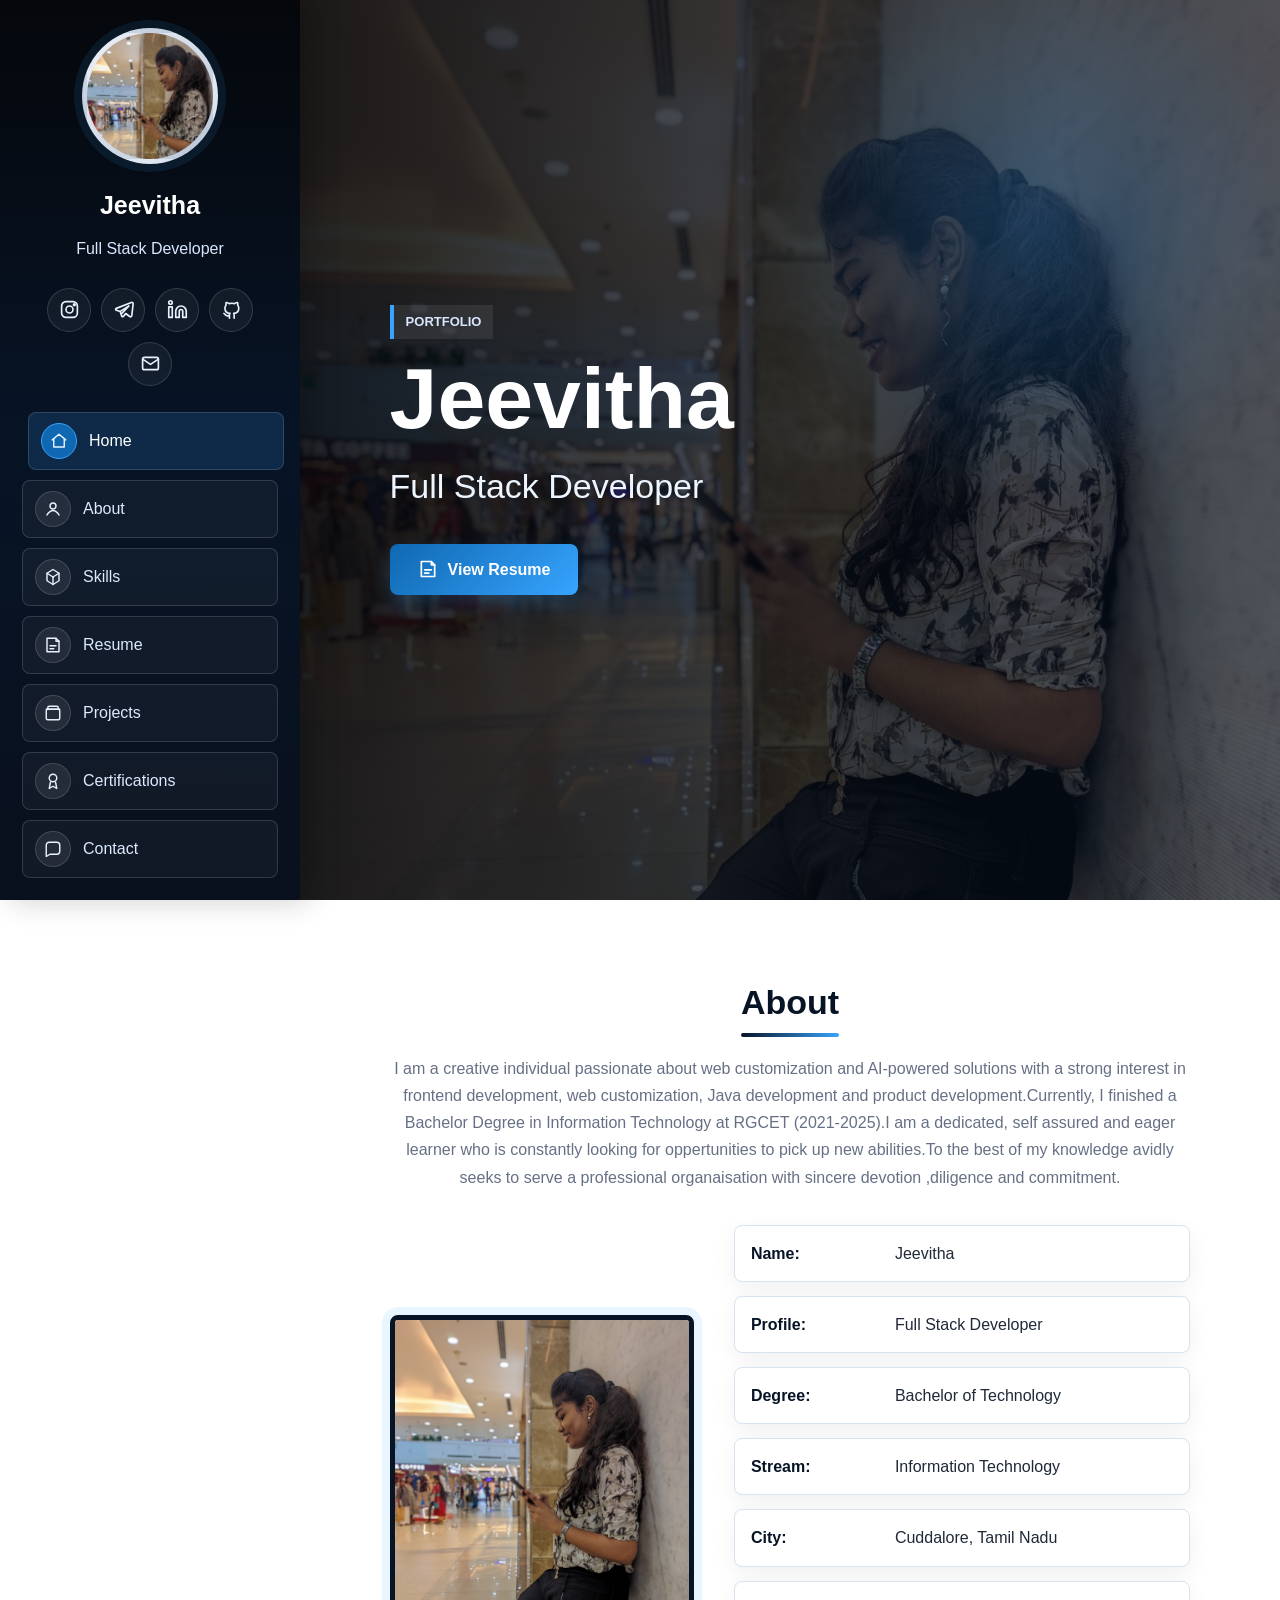
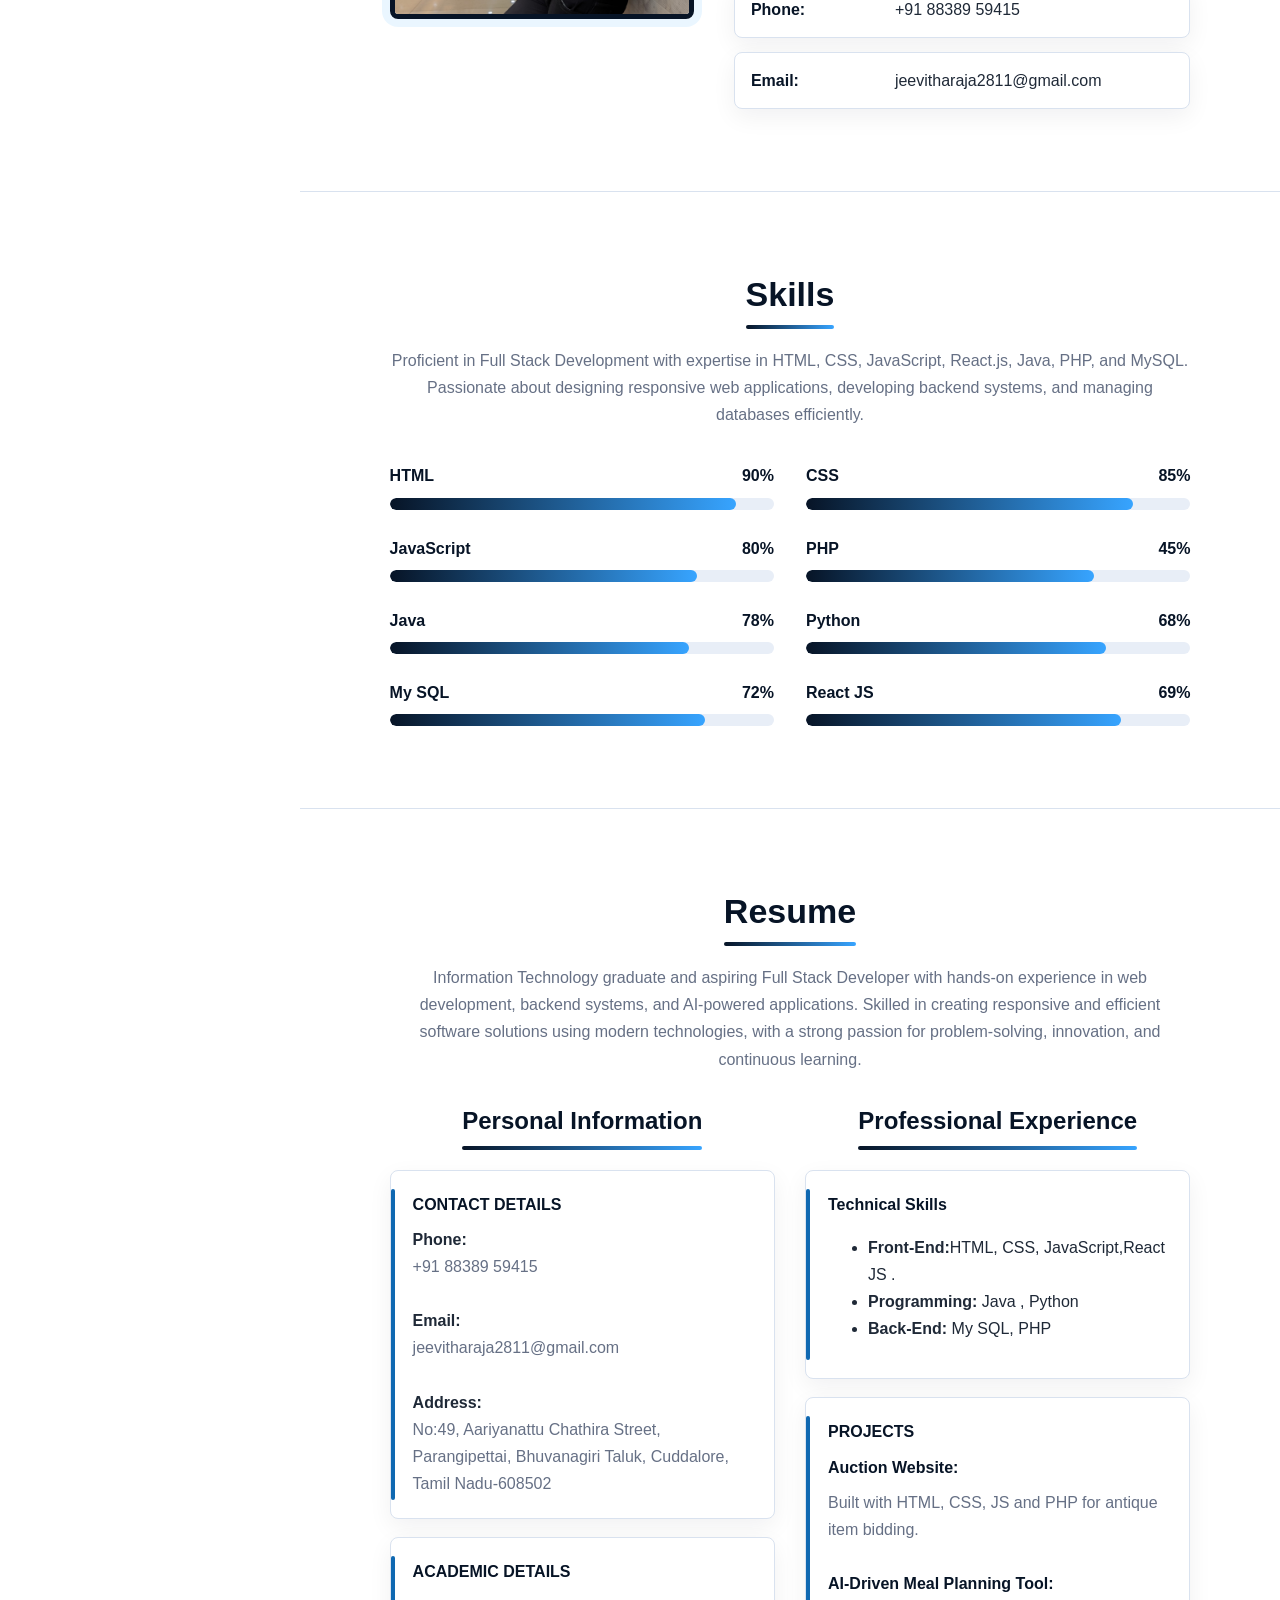
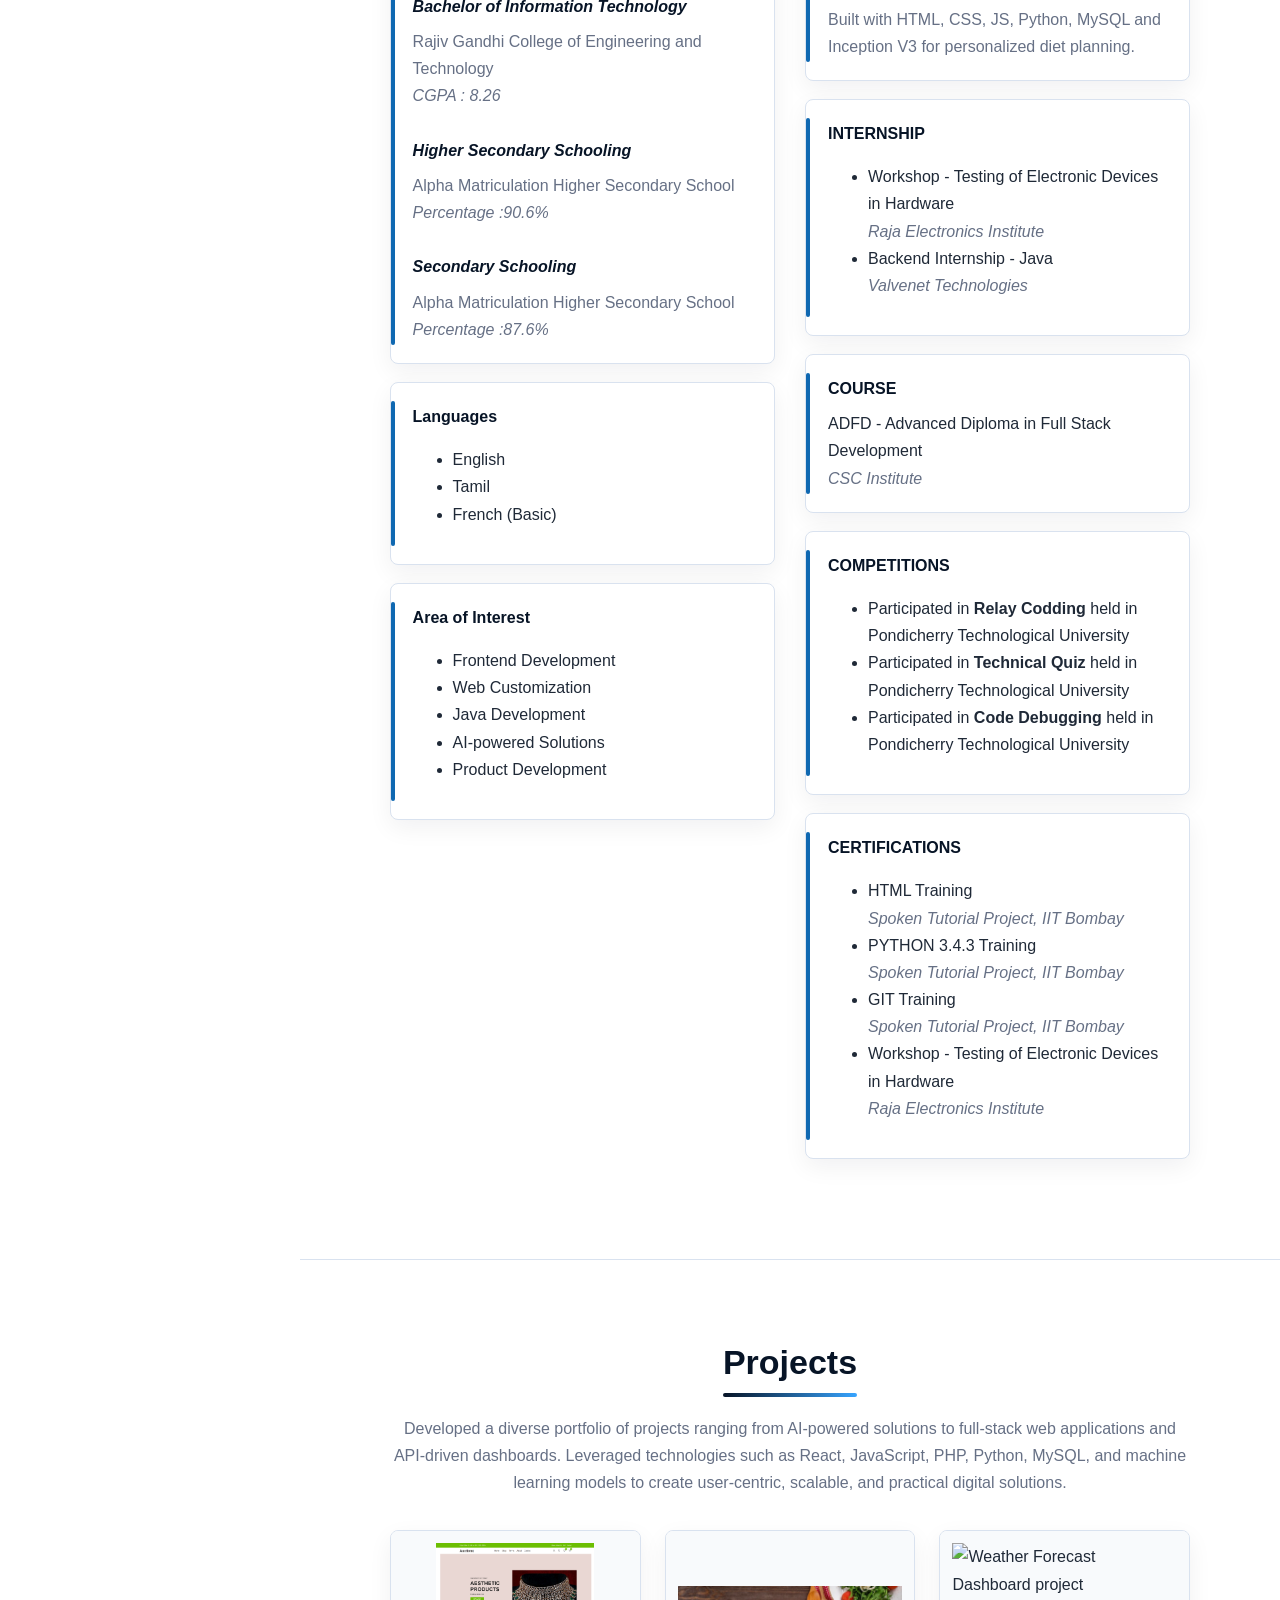
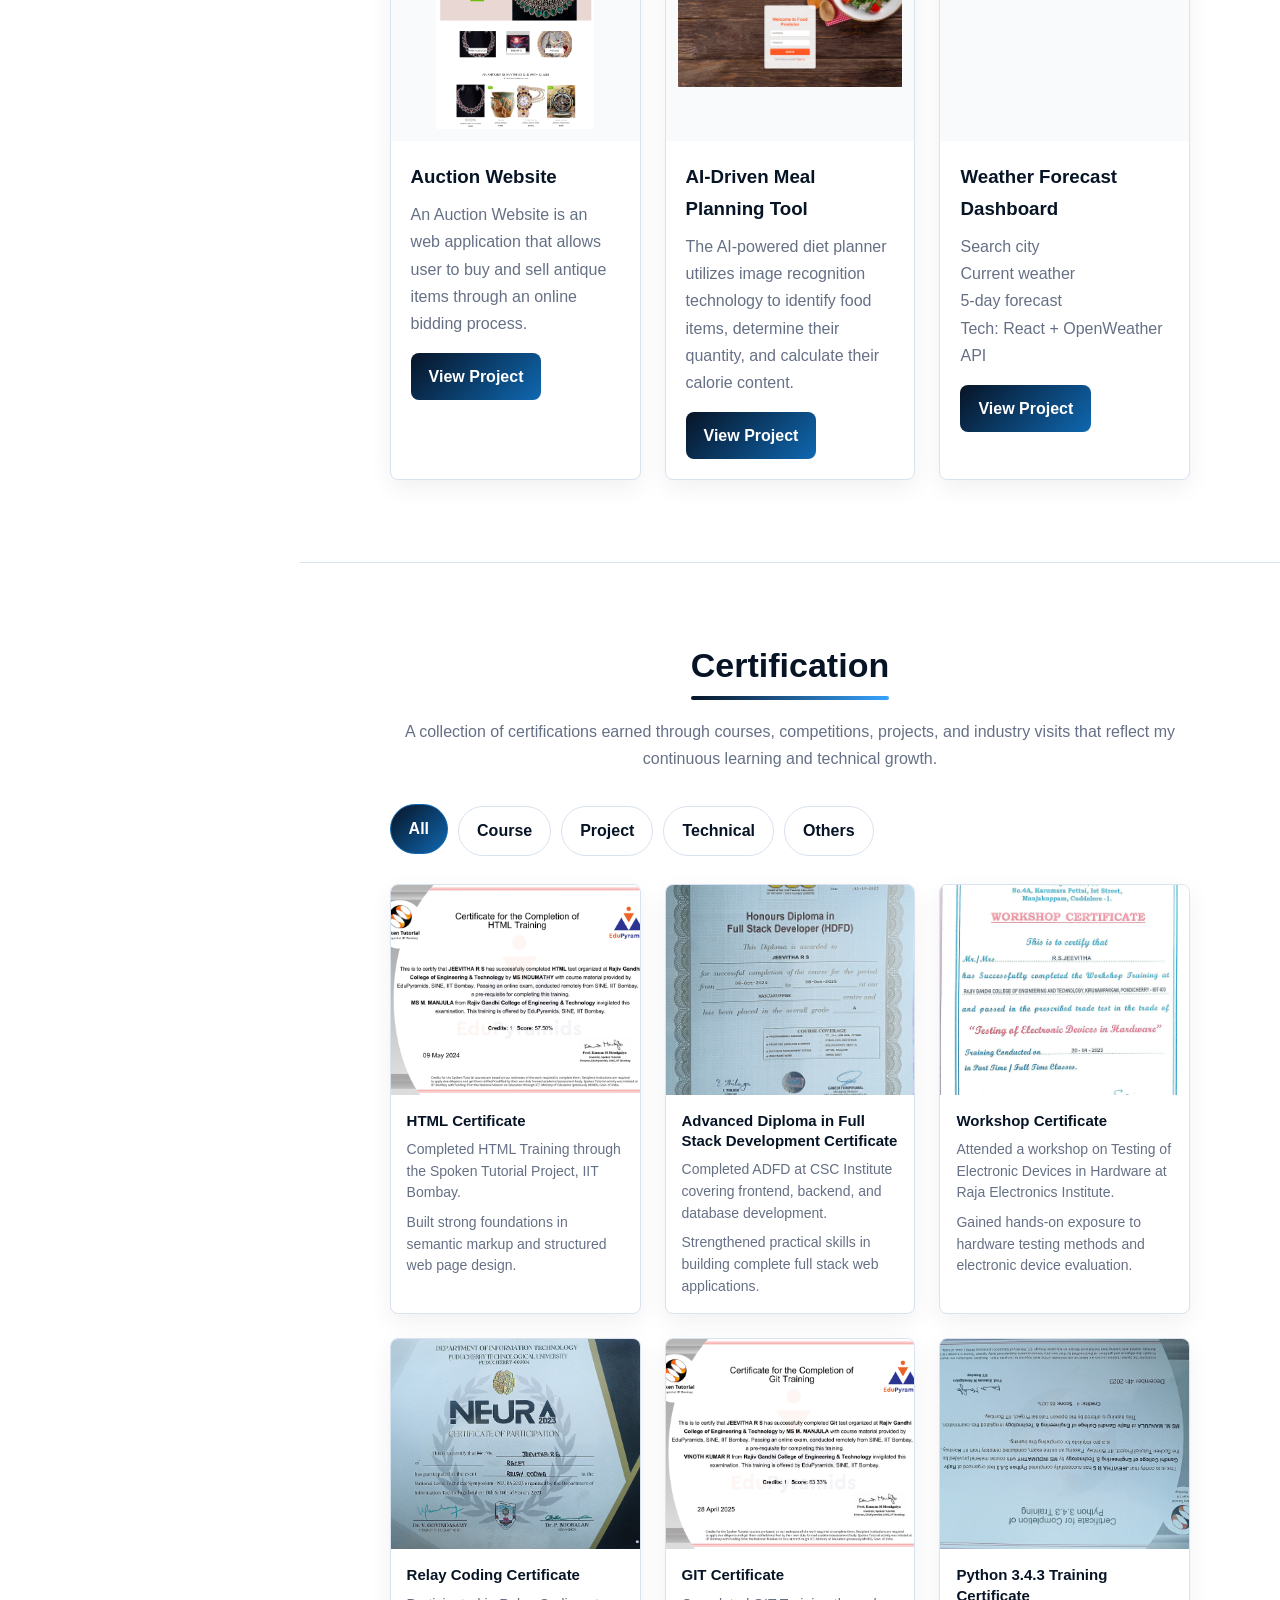
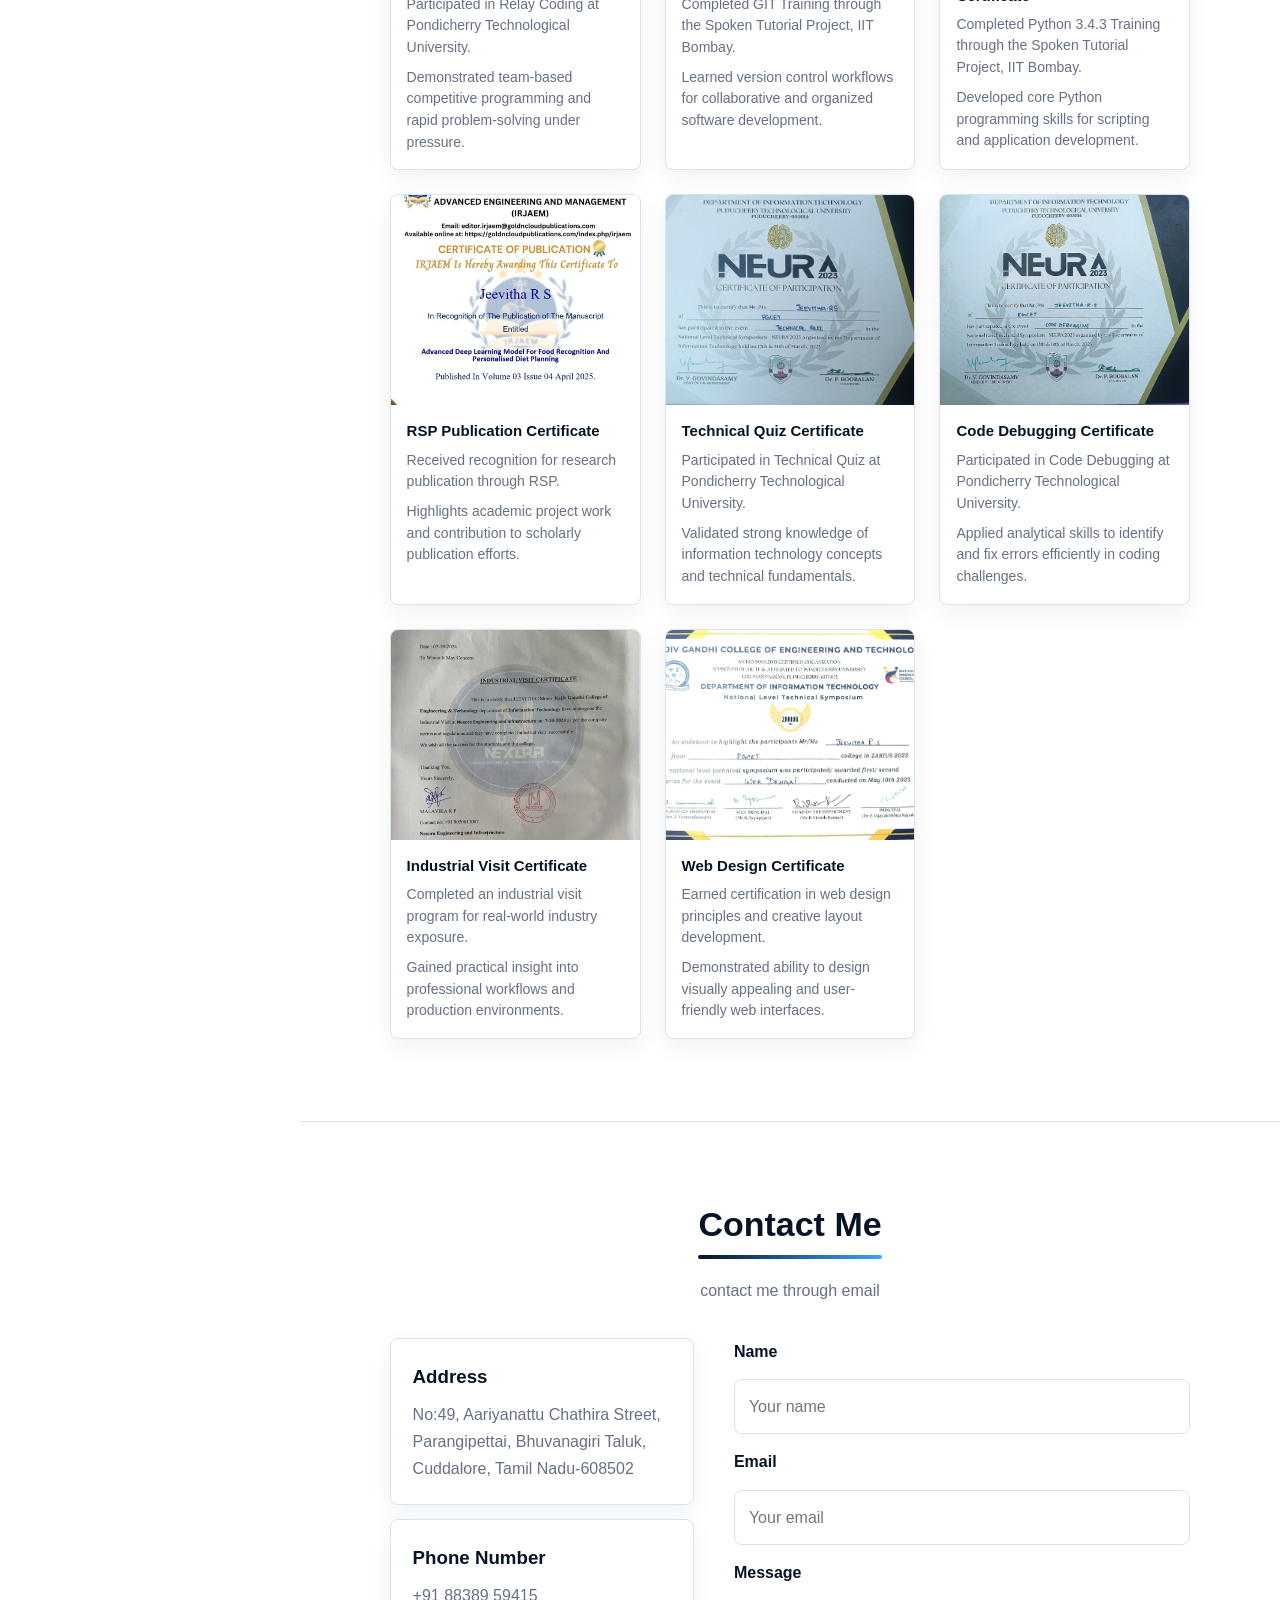
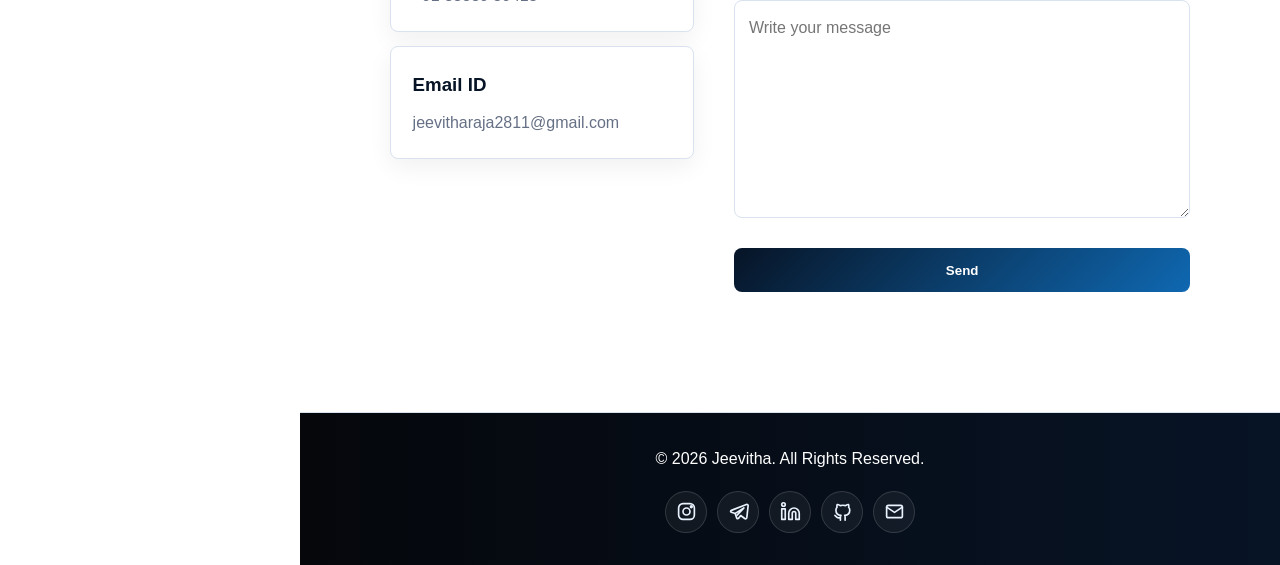
==== commit 7d444428: "Update portfolio text" ====
--- a/index.html
+++ b/index.html
@@ -187,7 +187,7 @@
             <h4><B>ACADEMIC DETAILS</B></h4>
             <h4><i><b>Bachelor of Information Technology</b></i></h4>
             <p> Rajiv Gandhi College of Engineering and Technology
-            </br><i>CGPA : 74.1%</i>
+            </br><i>CGPA : 8.26</i>
             </p>
             </br>
             <h4><i><b>Higher Secondary Schooling</b></i></h4>
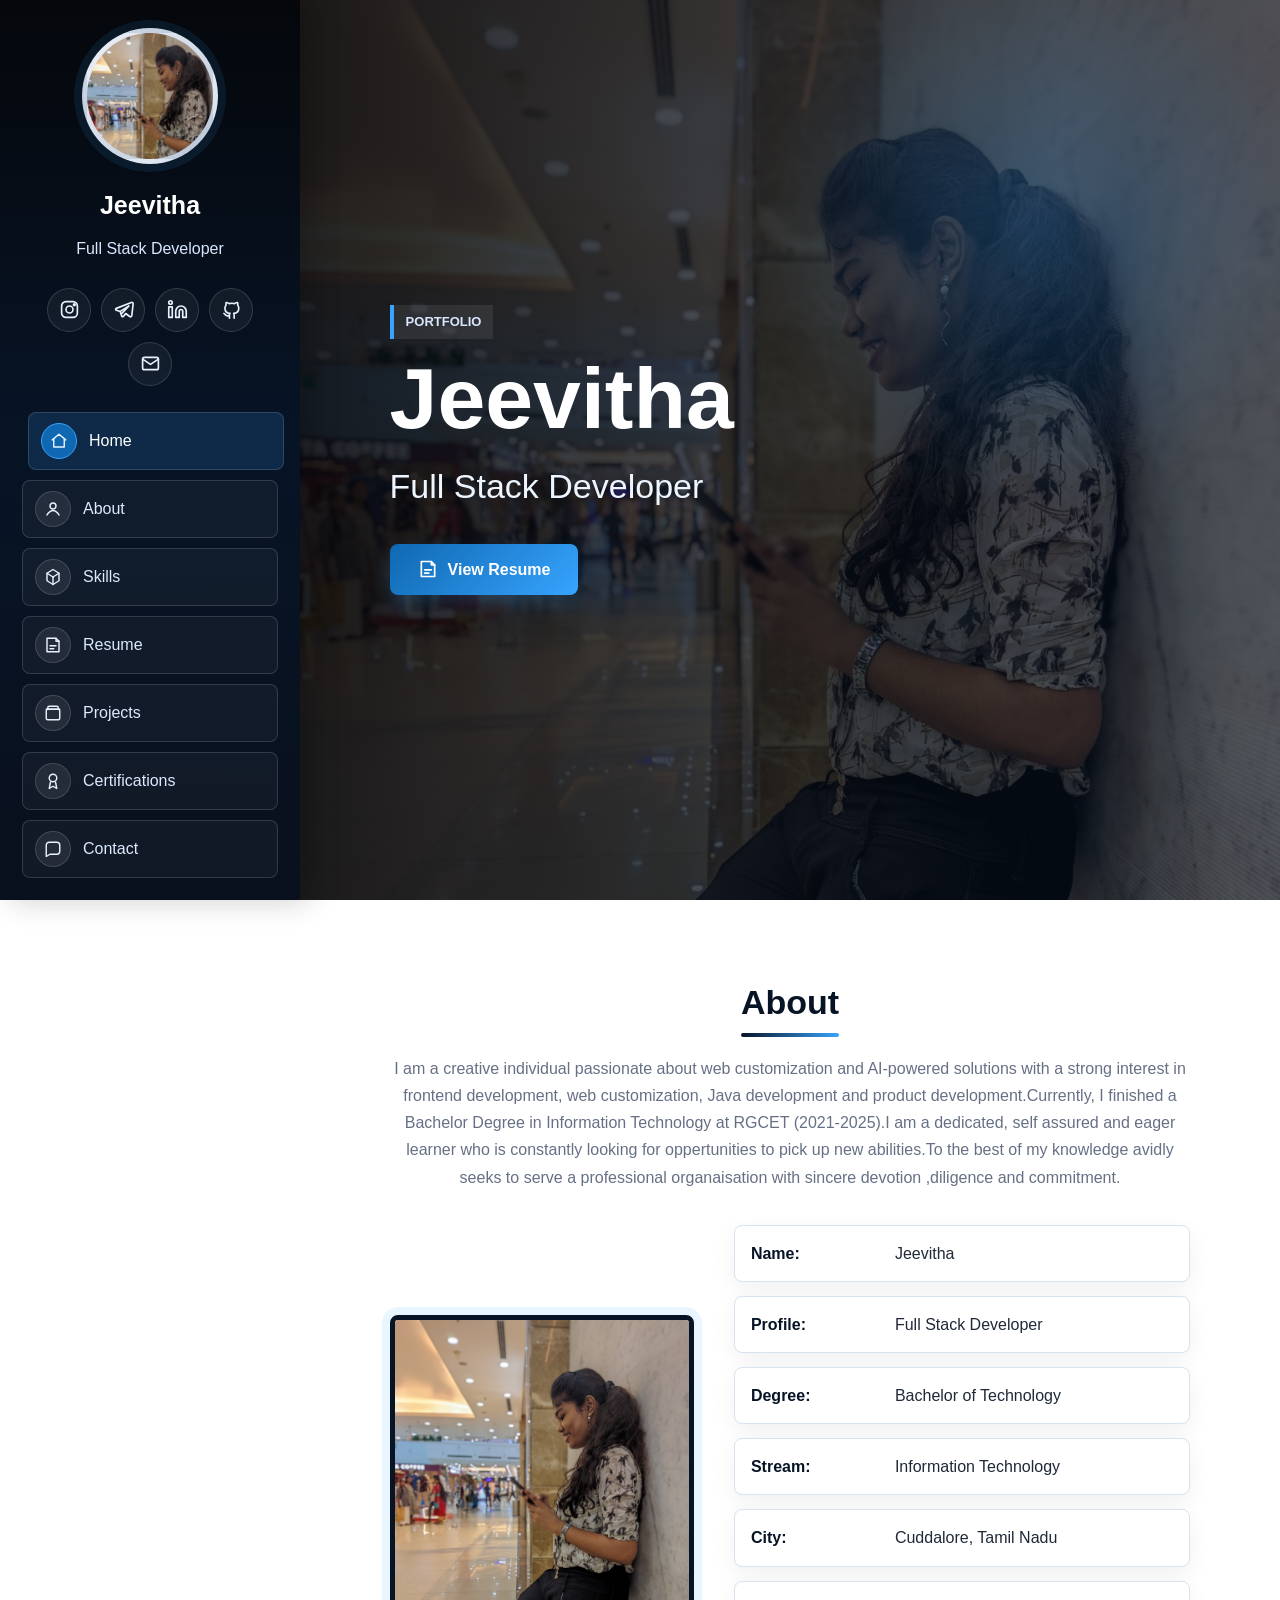
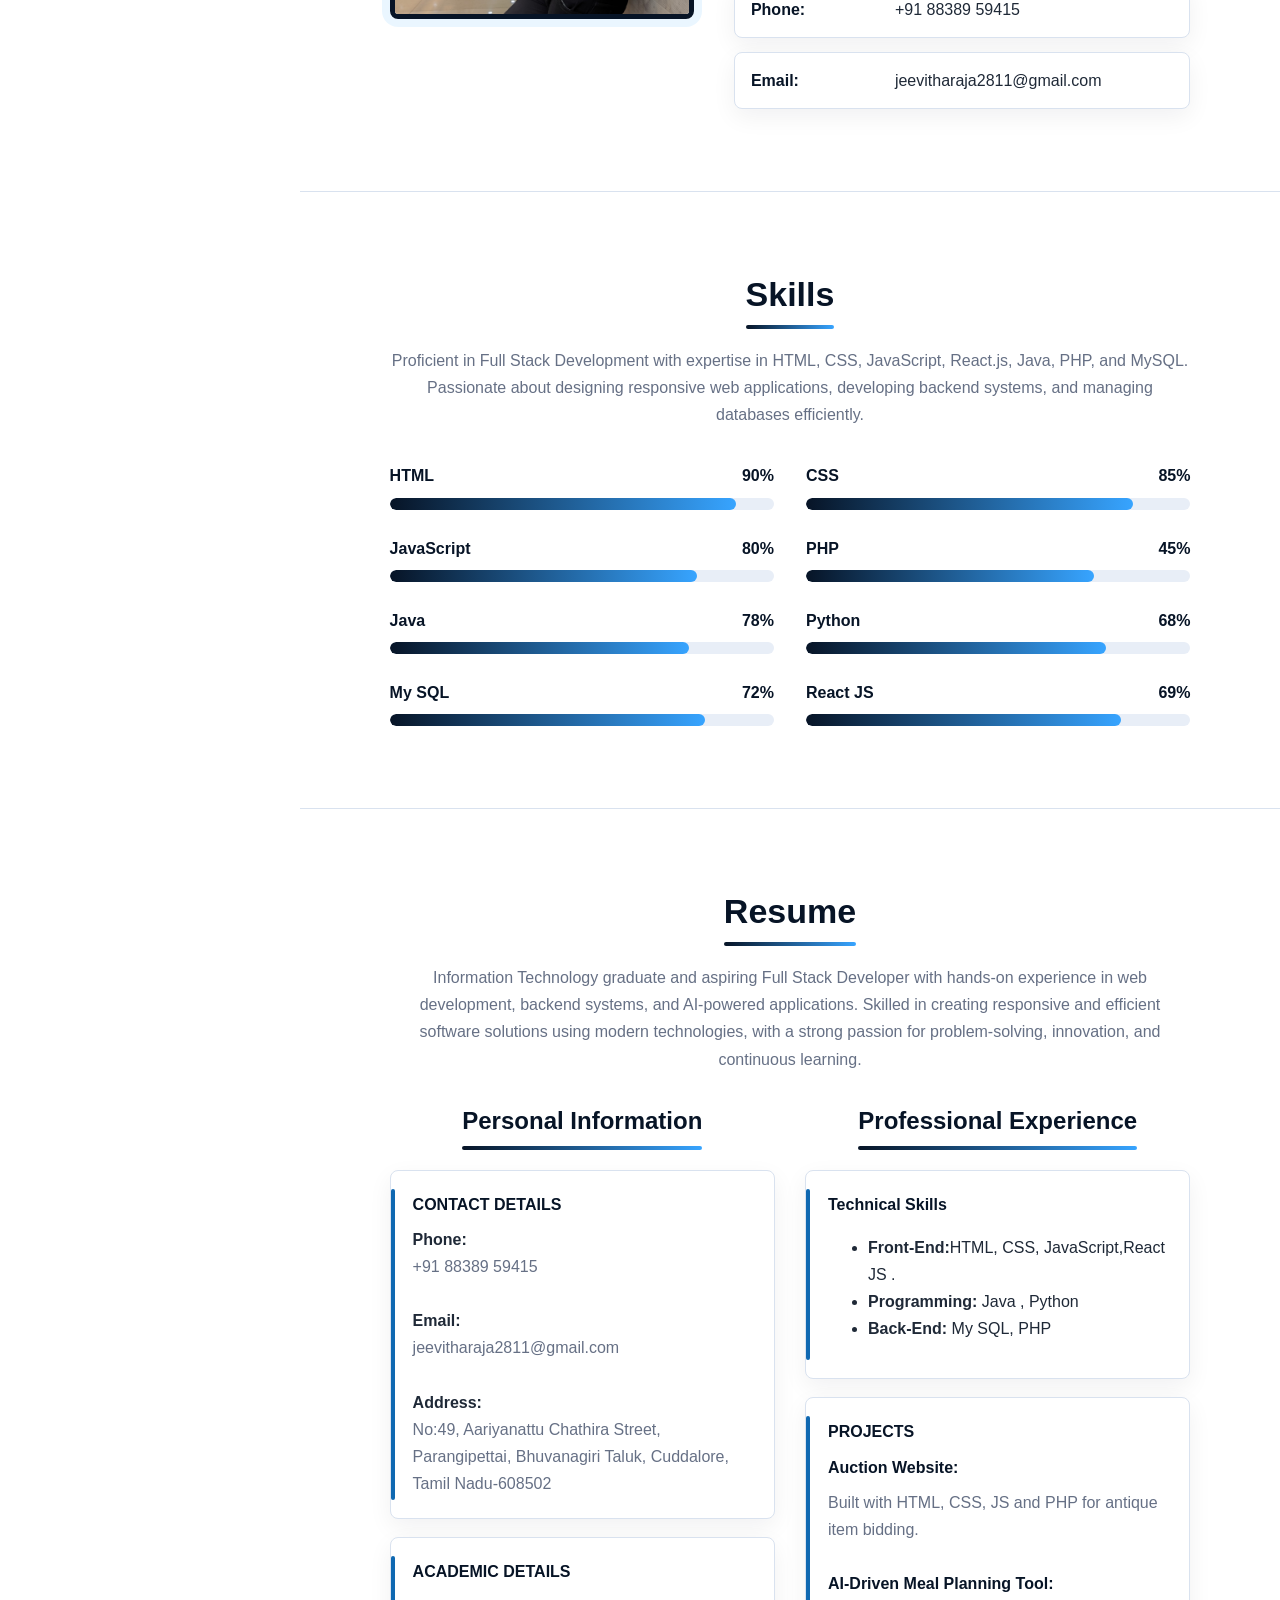
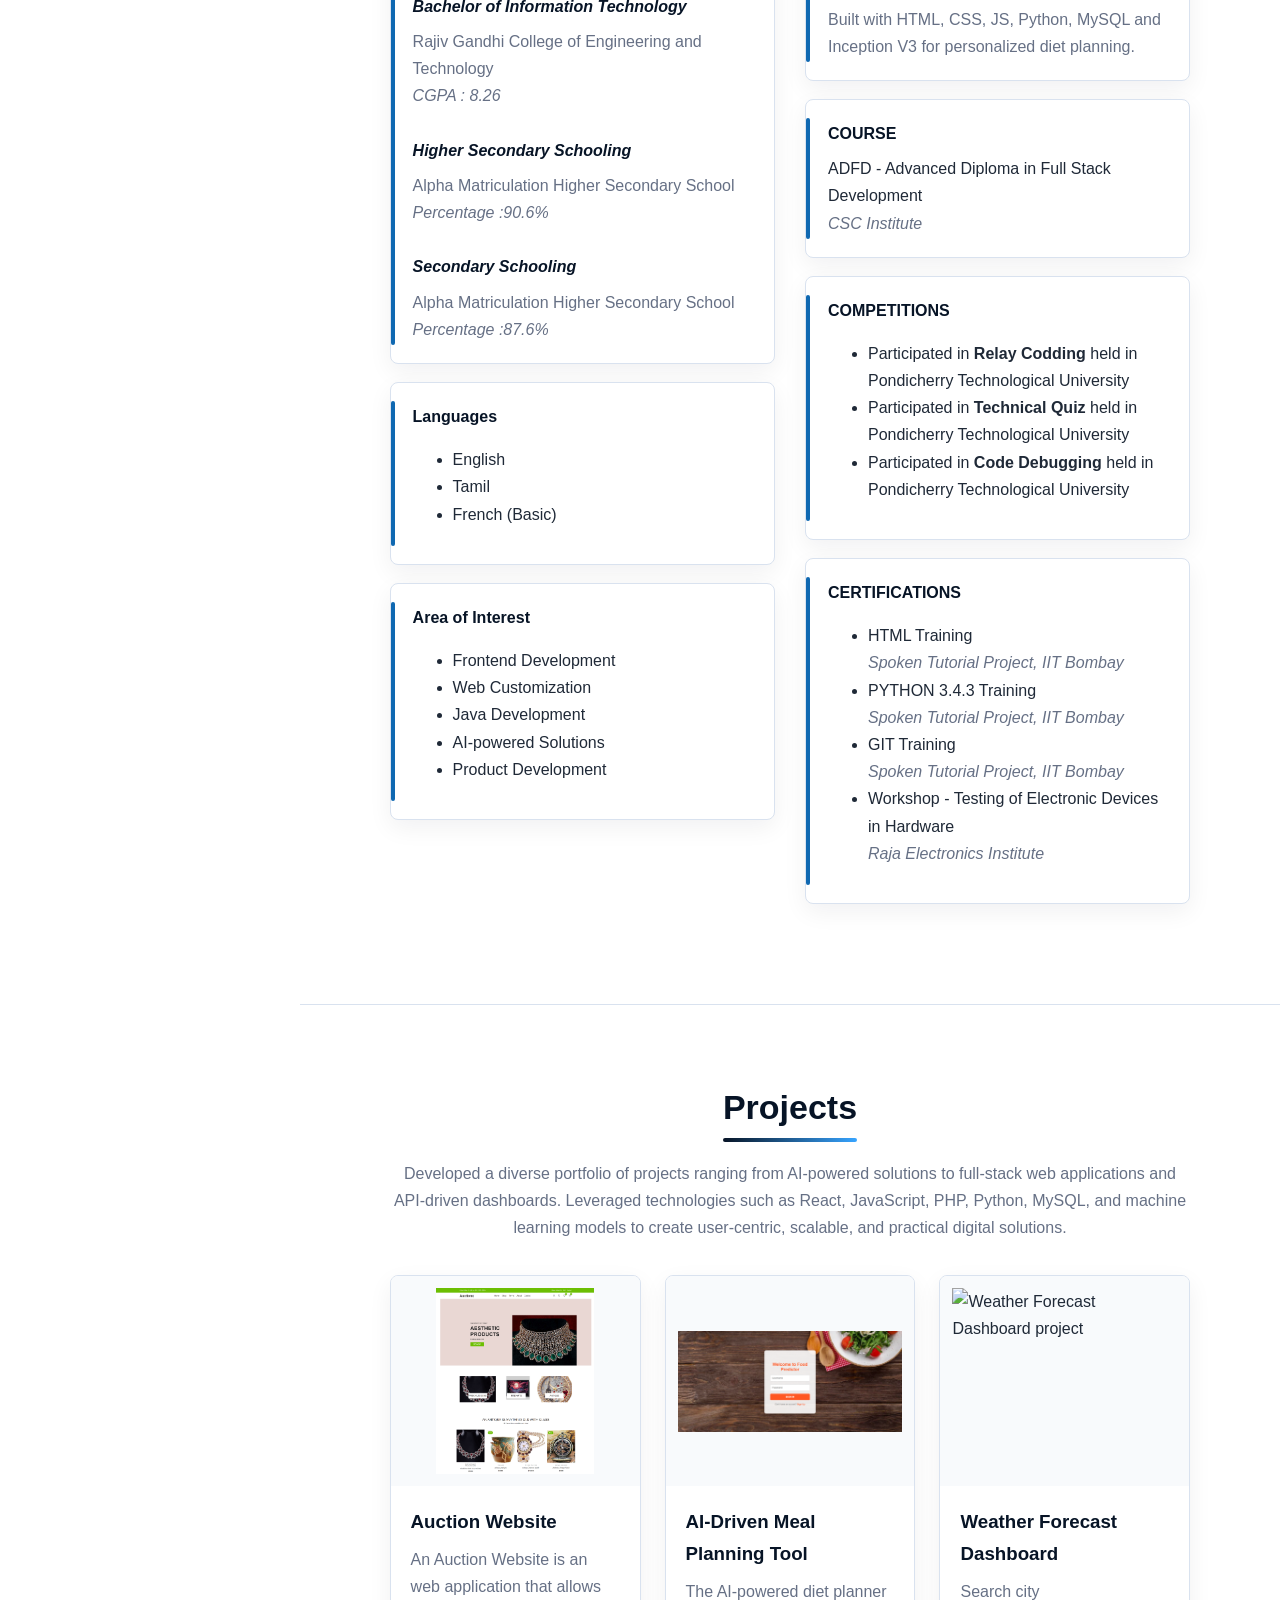
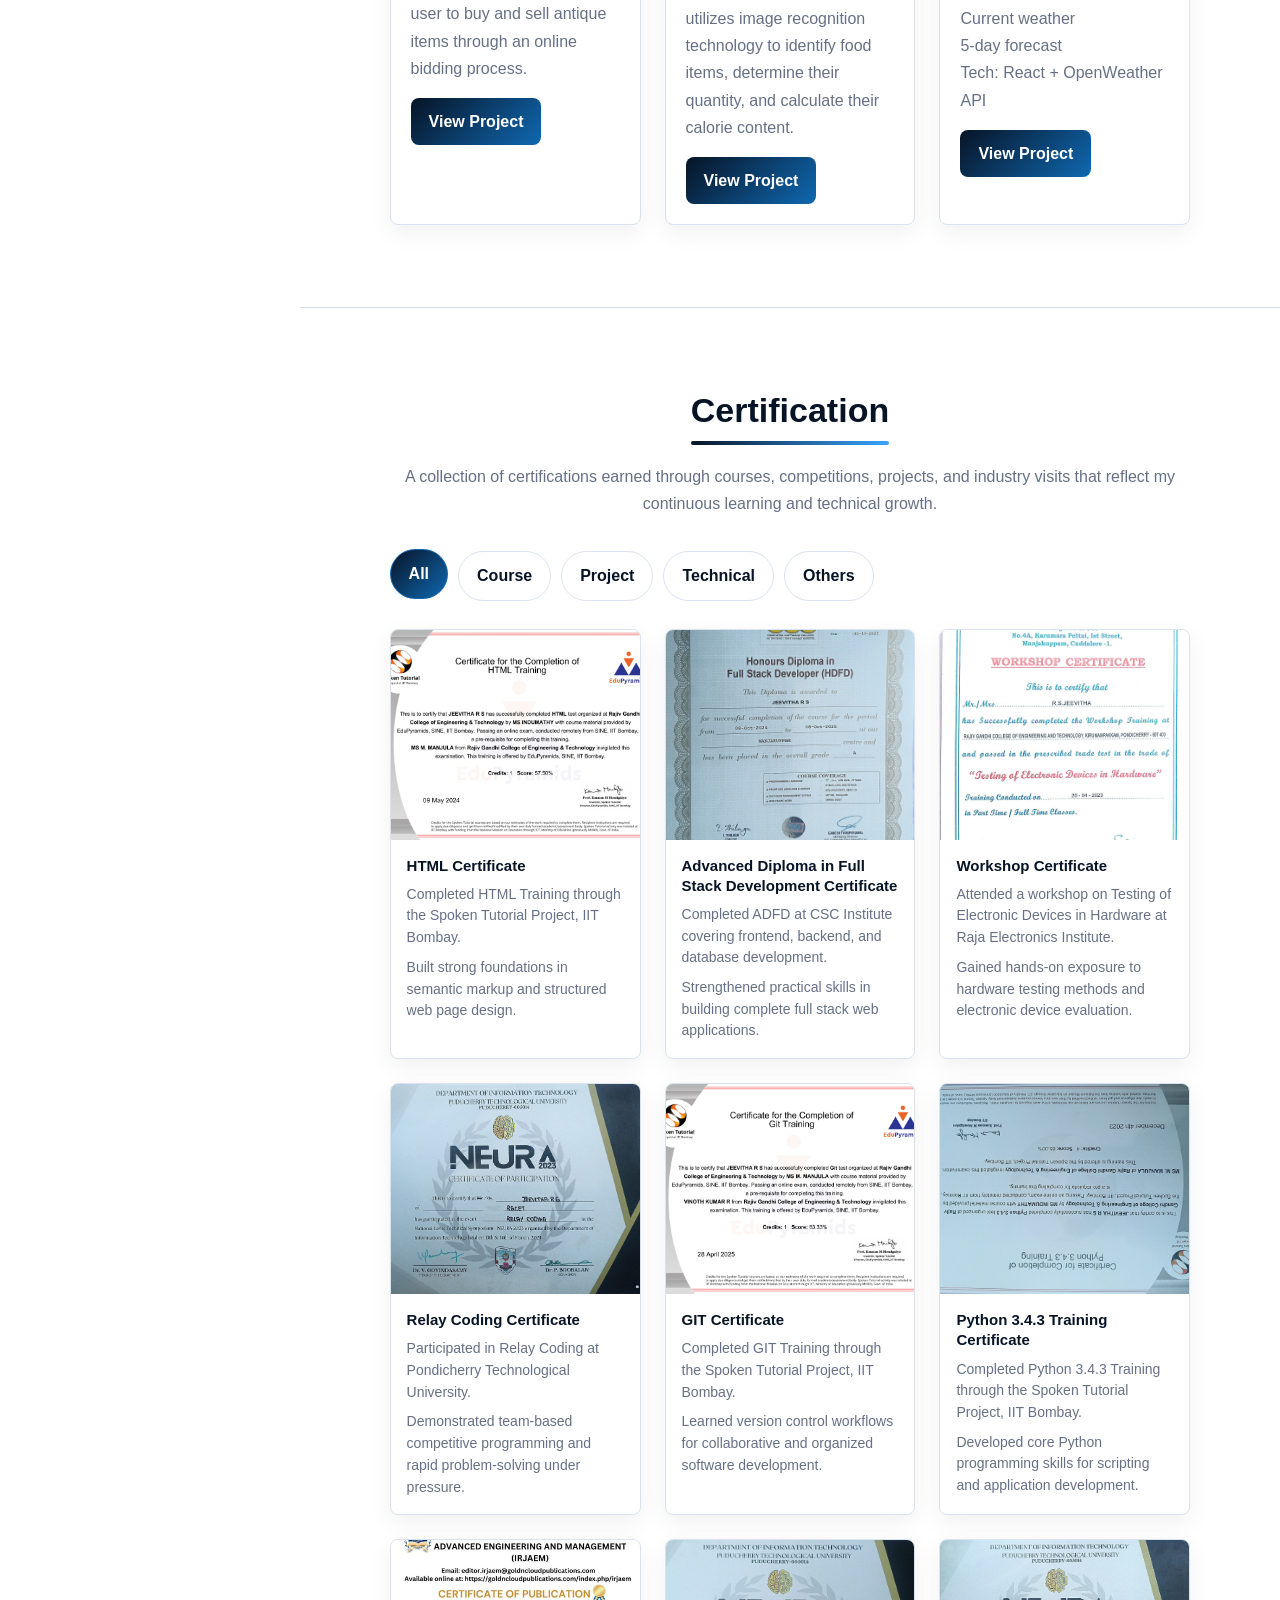
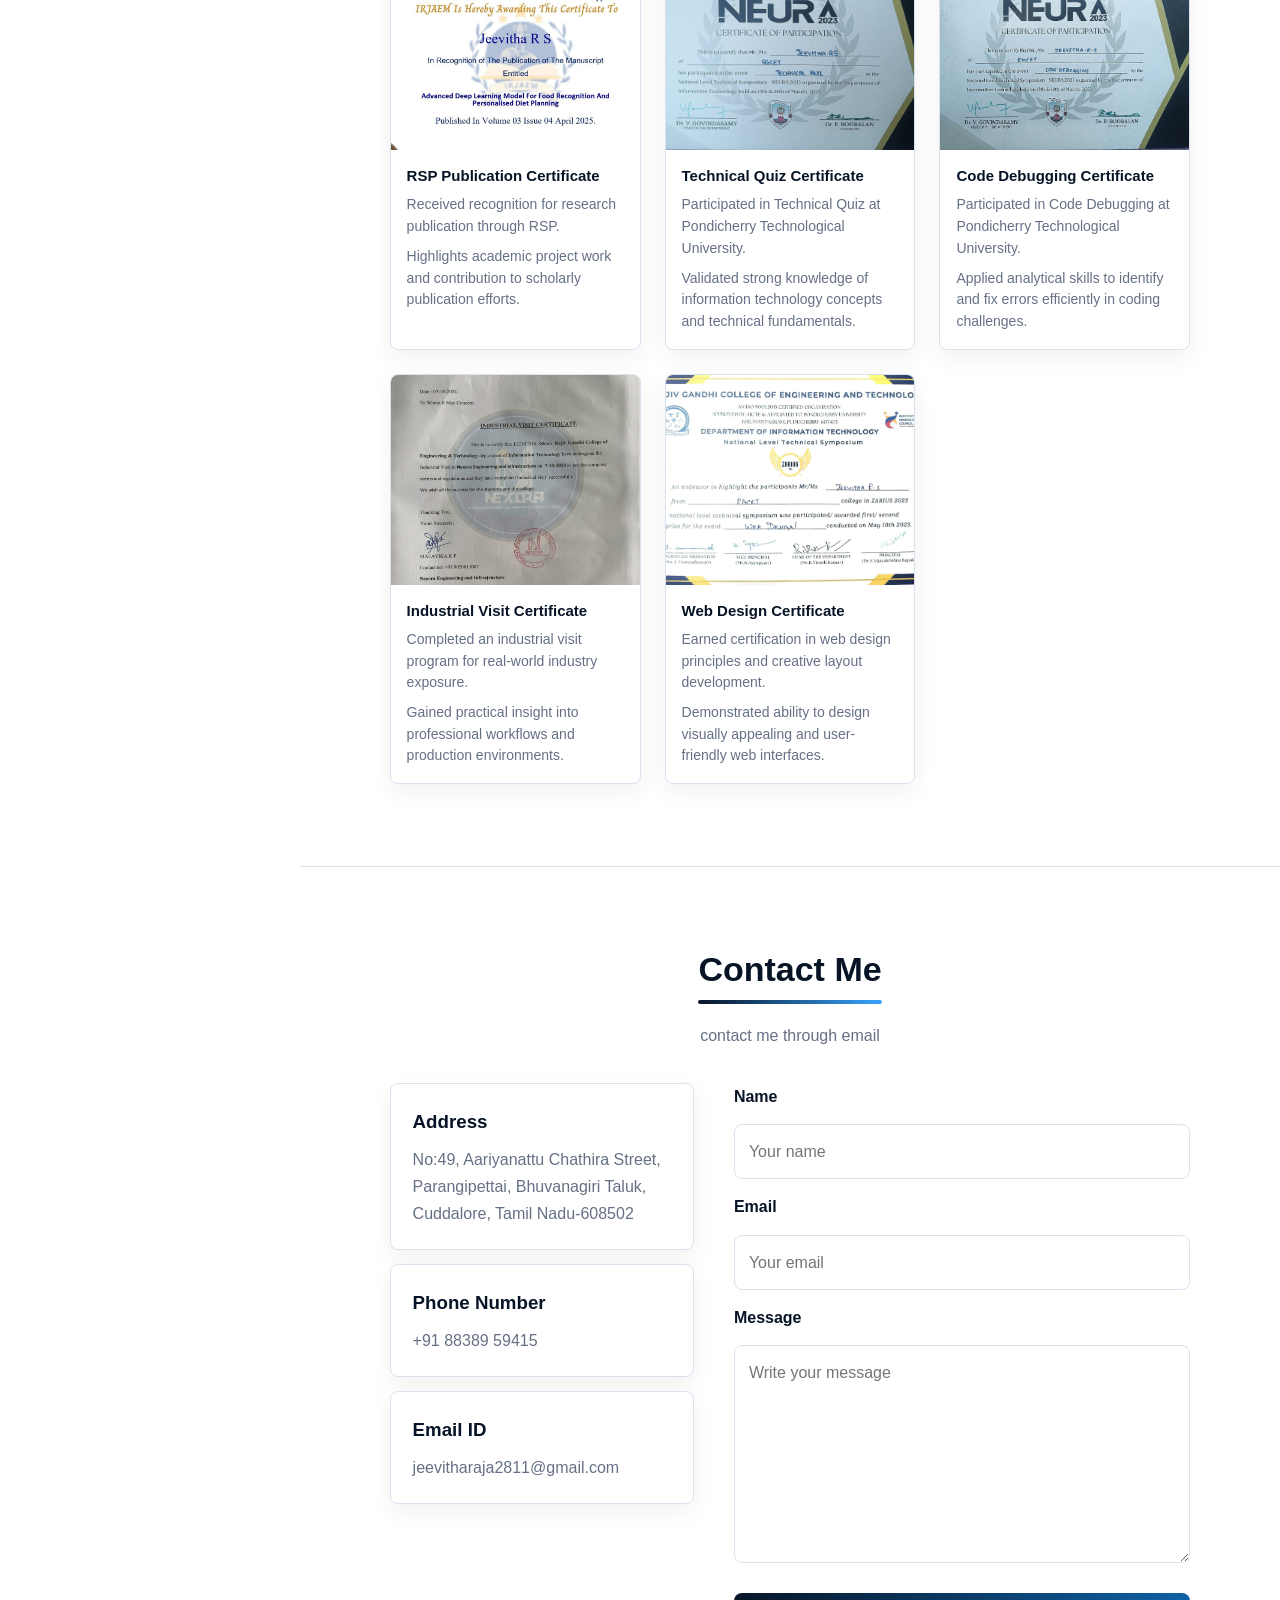
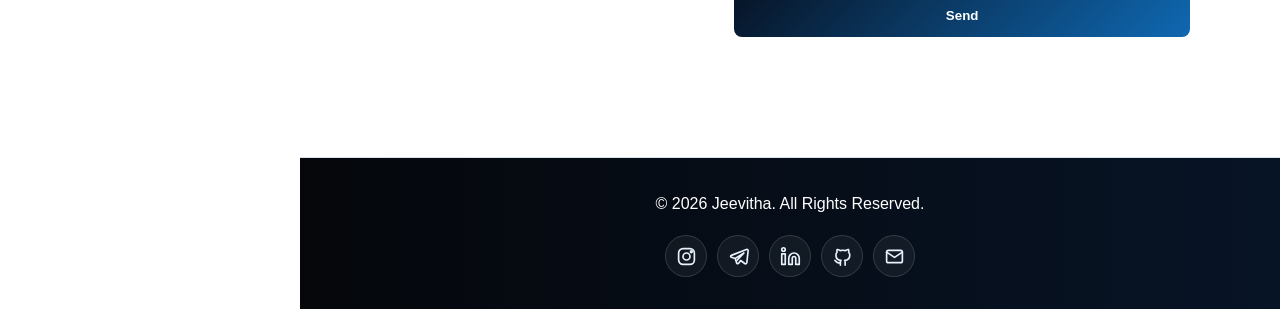
==== commit acf2ce7c: "Update portfolio files" ====
--- a/index.html
+++ b/index.html
@@ -243,15 +243,6 @@
             <p>Built with HTML, CSS, JS, Python, MySQL and Inception V3 for personalized diet planning.</p>
           </div>
           <div class="timeline-item">
-            <h4><b>INTERNSHIP</b></h4>
-            <ul>
-              <li>Workshop - Testing of Electronic Devices in Hardware
-                <p><i>Raja Electronics Institute</i></p></li>
-              <li>Backend Internship - Java
-                <p><i>Valvenet Technologies</i></p></li>
-            </ul>
-          </div>
-          <div class="timeline-item">
             <h4><b>COURSE</b></h4>
             ADFD - Advanced Diploma in Full Stack Development
           </br><p><i>CSC Institute</i></p>
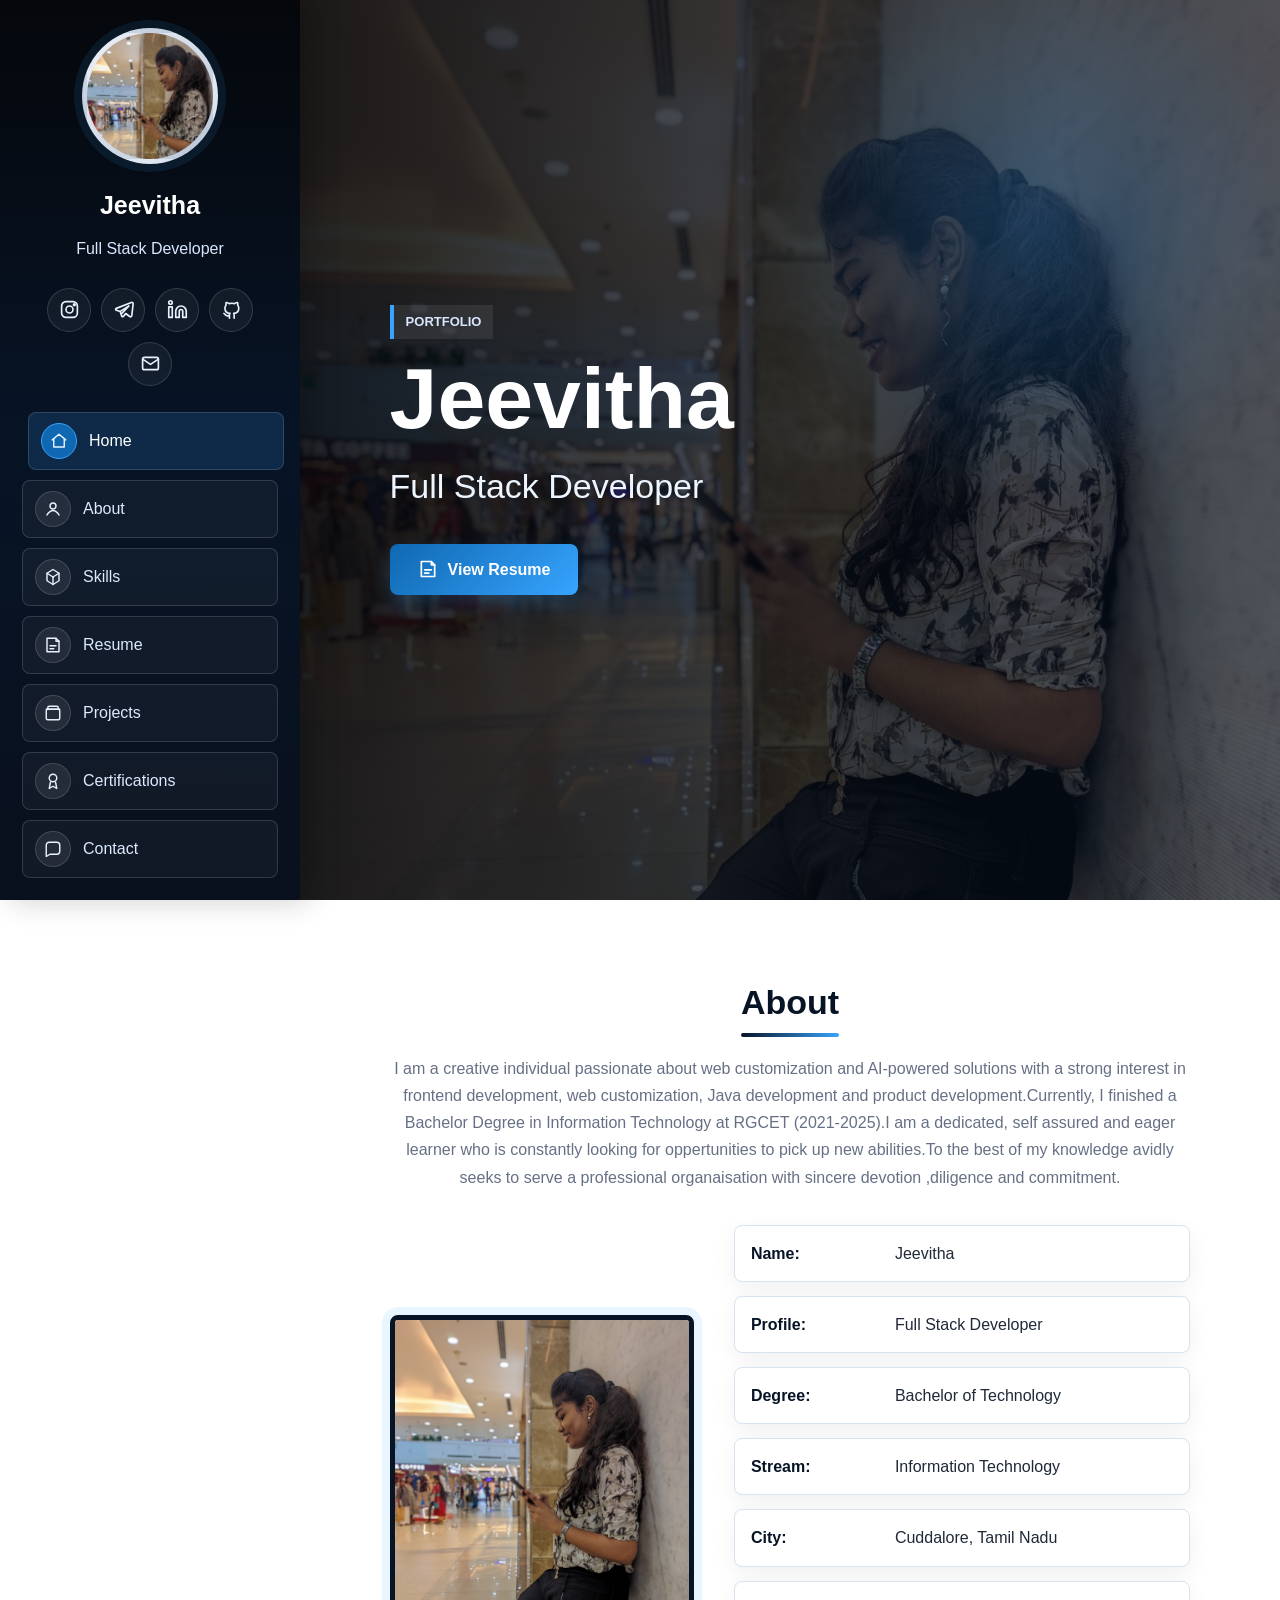
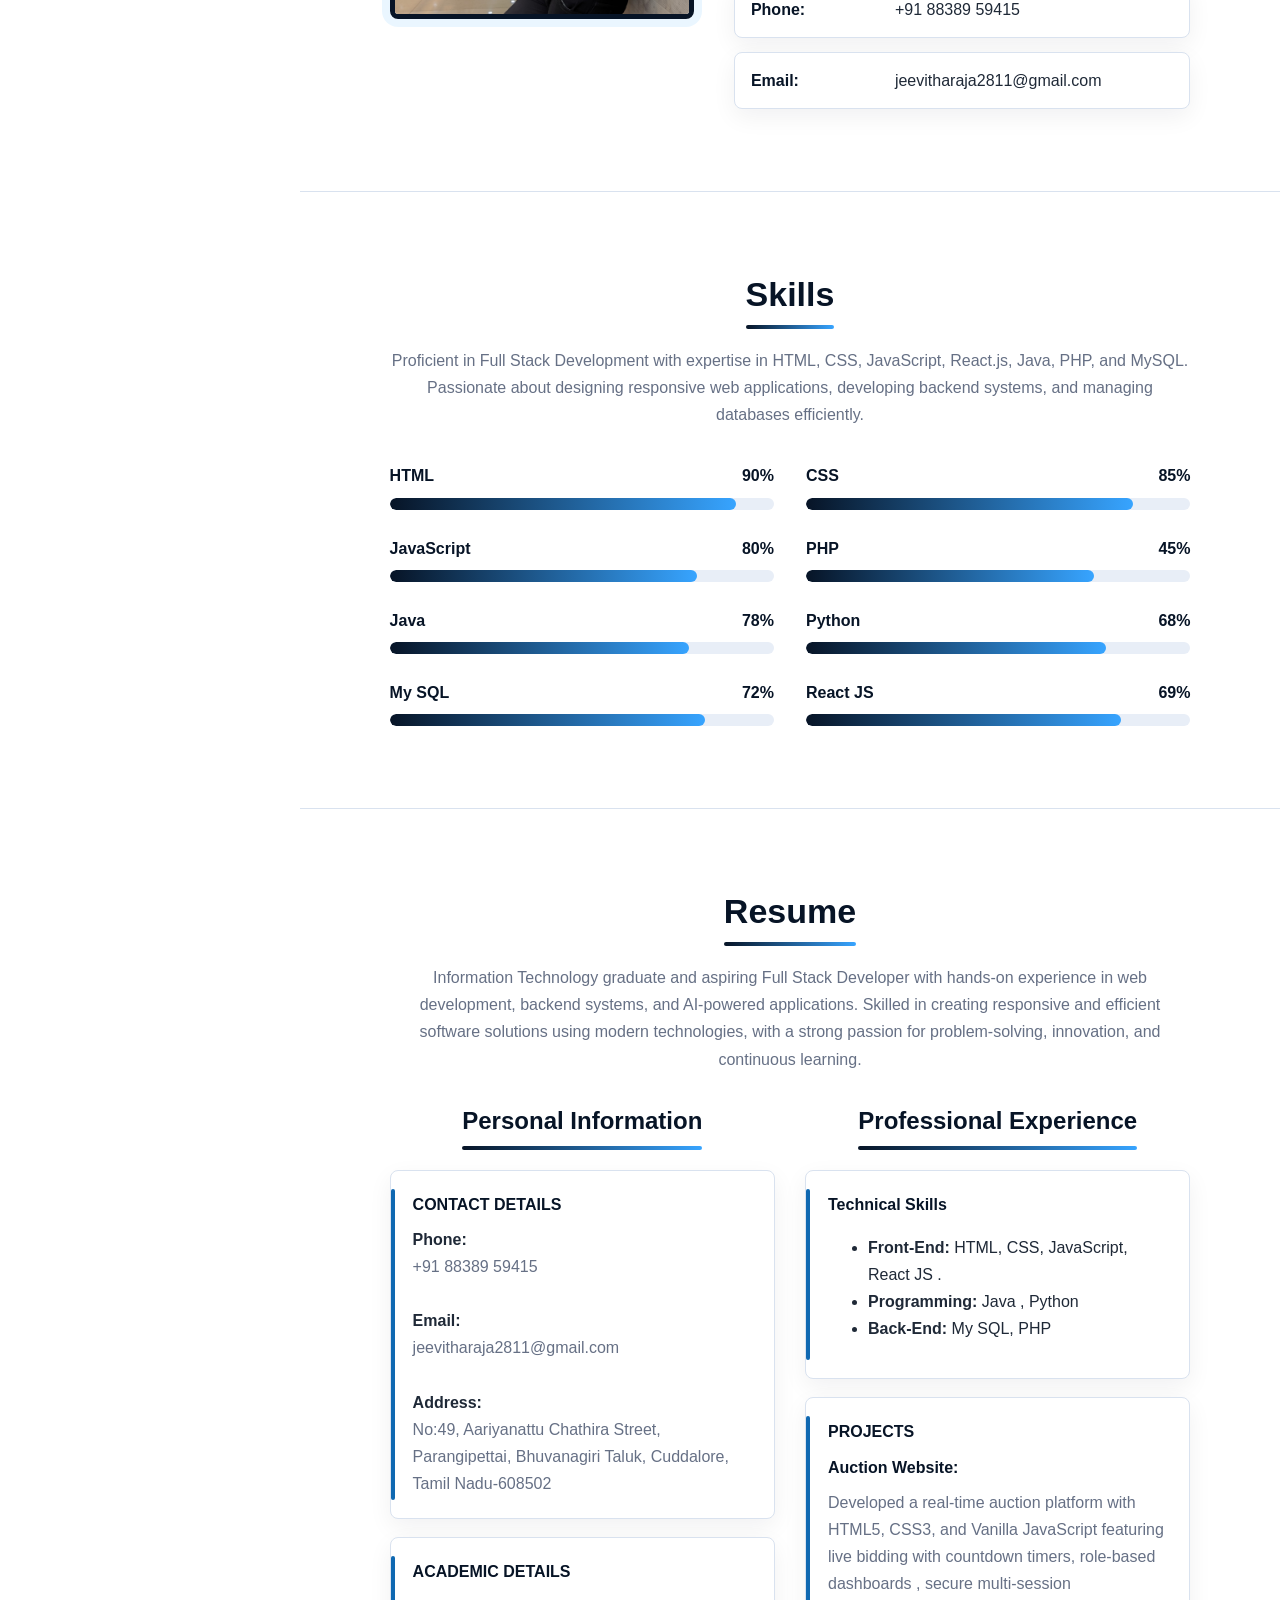
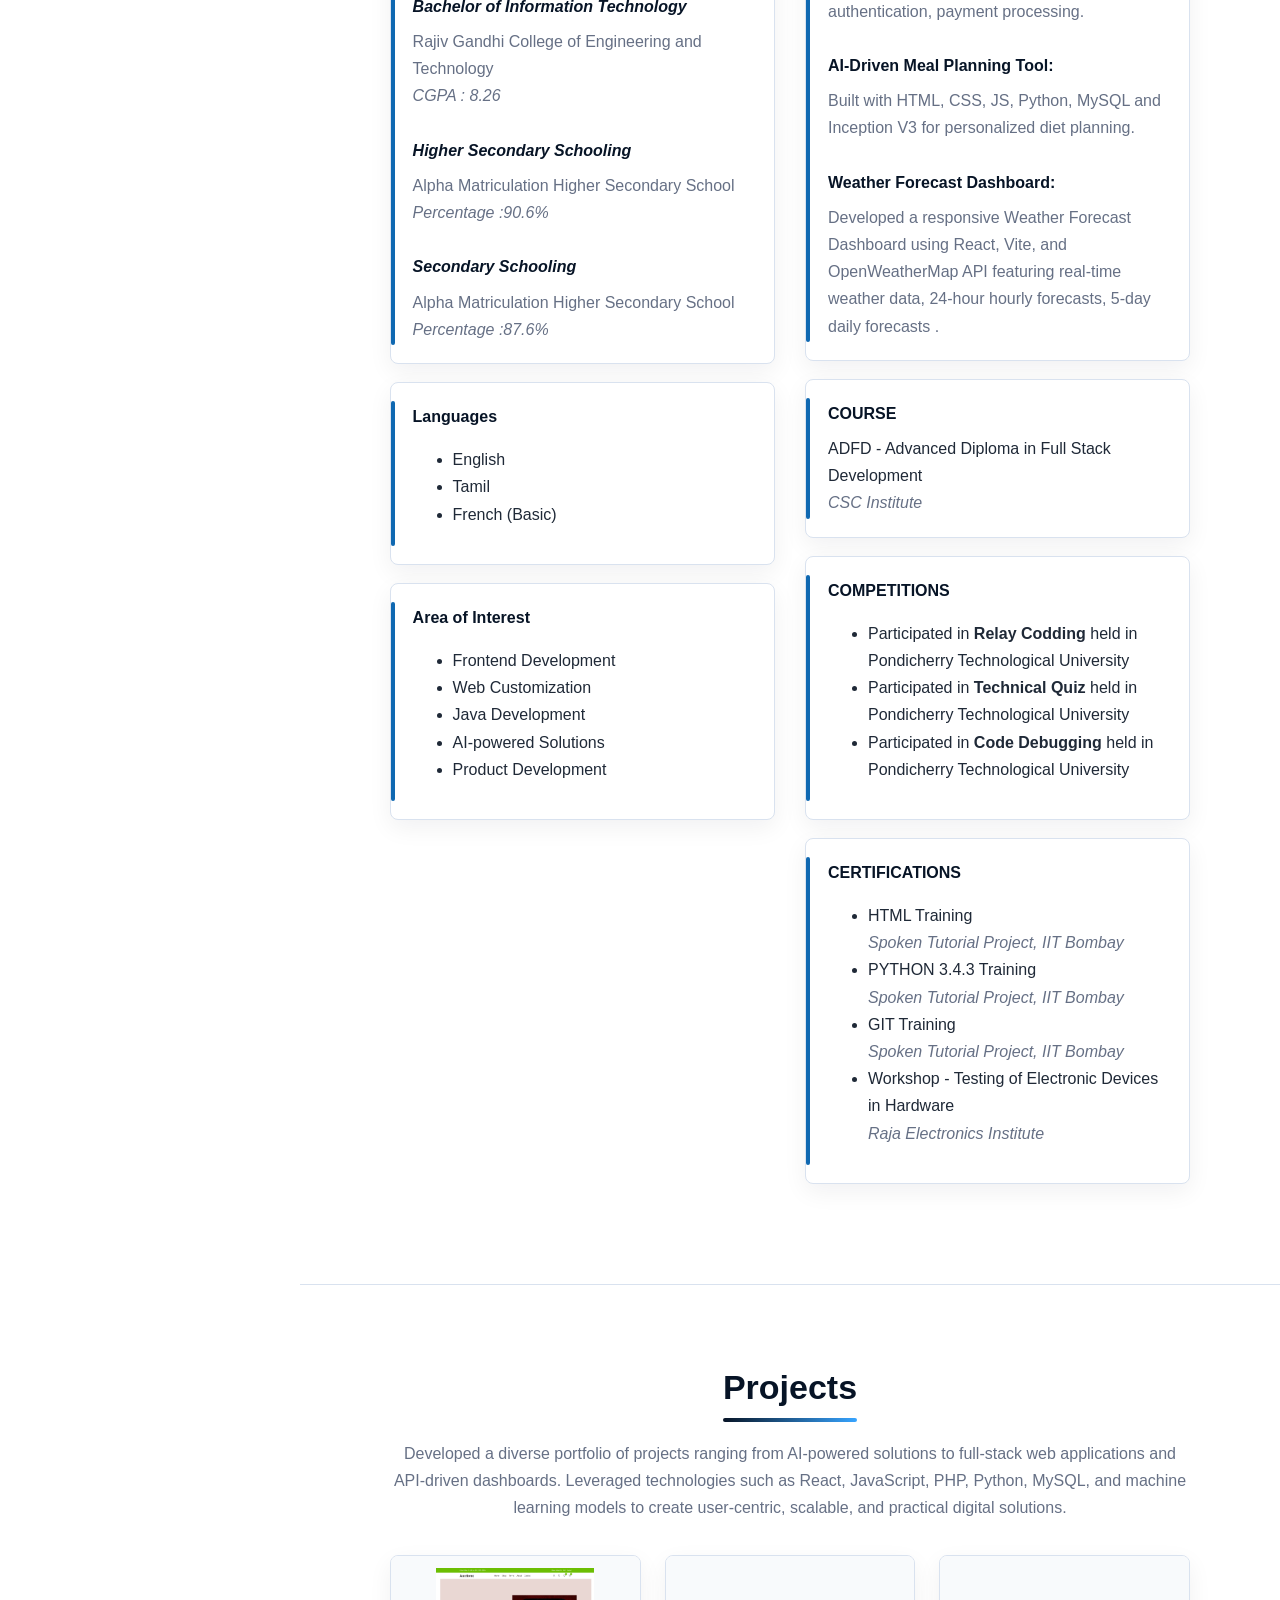
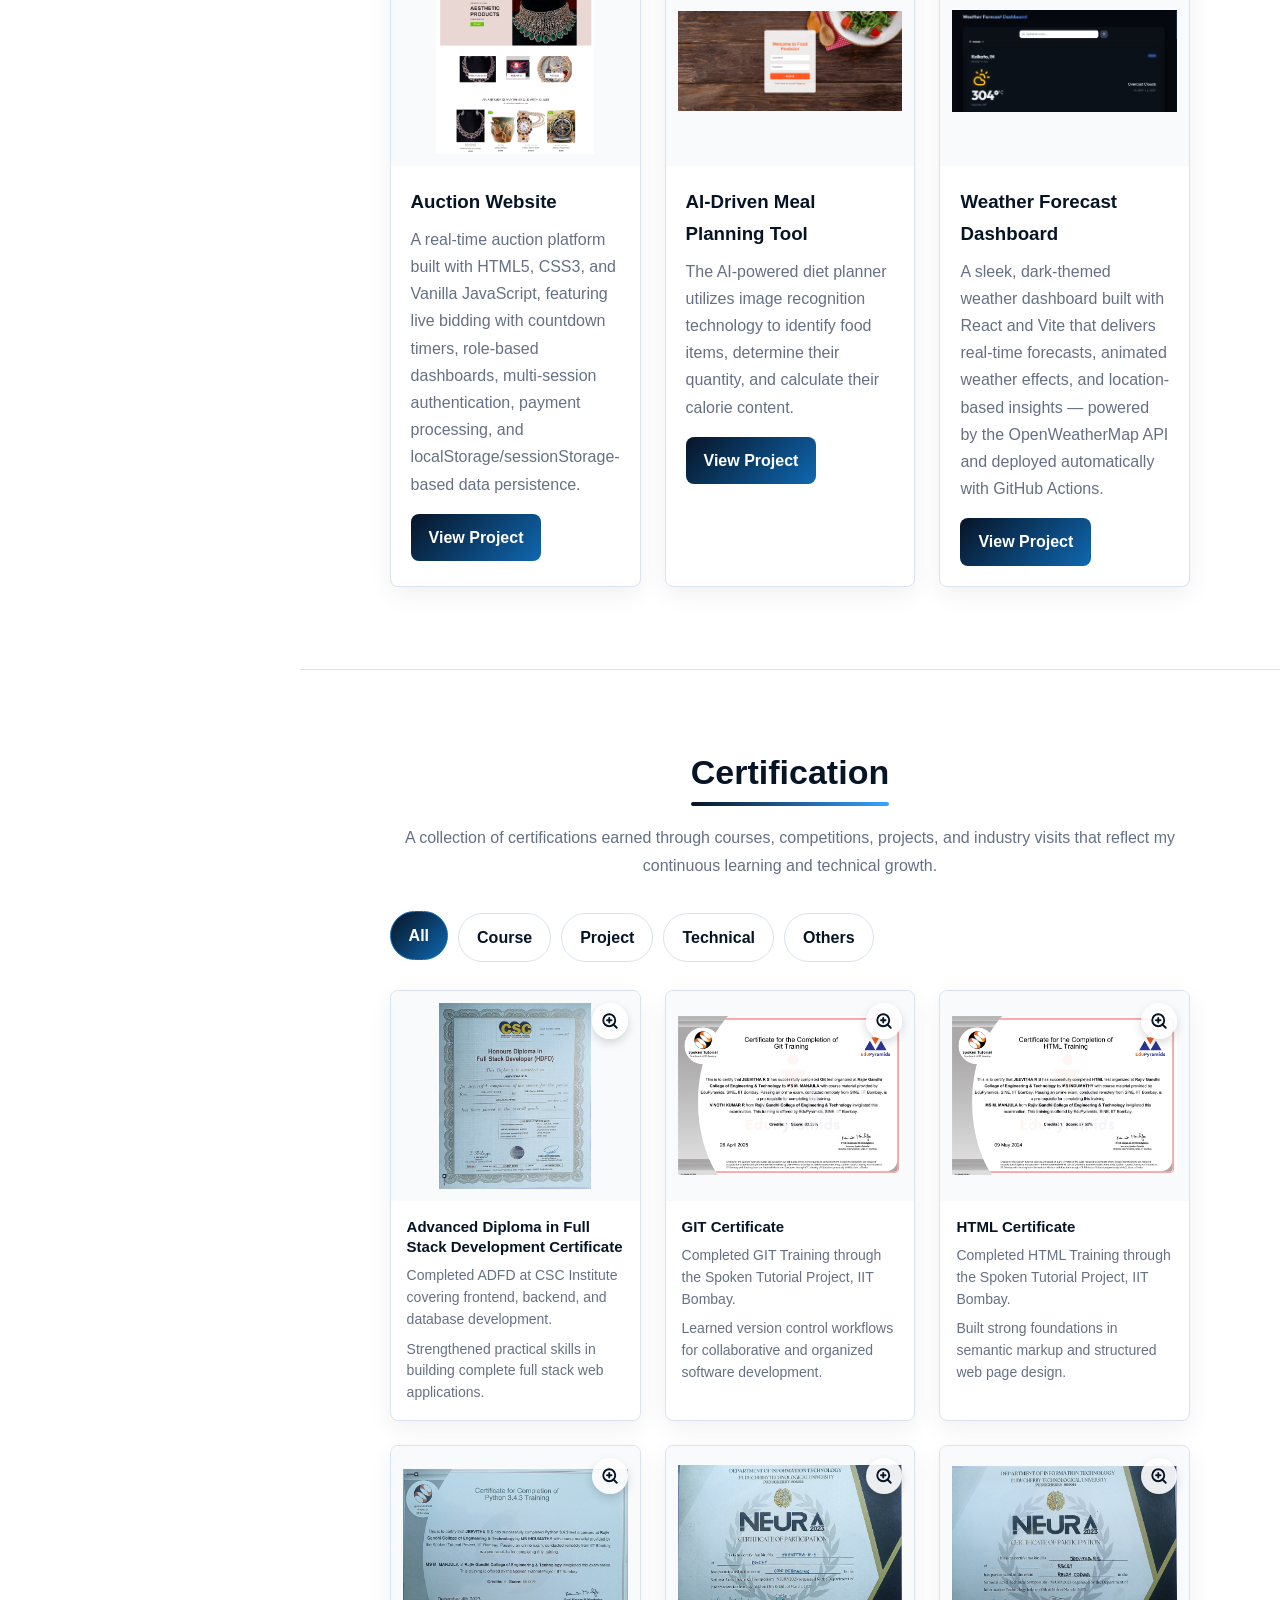
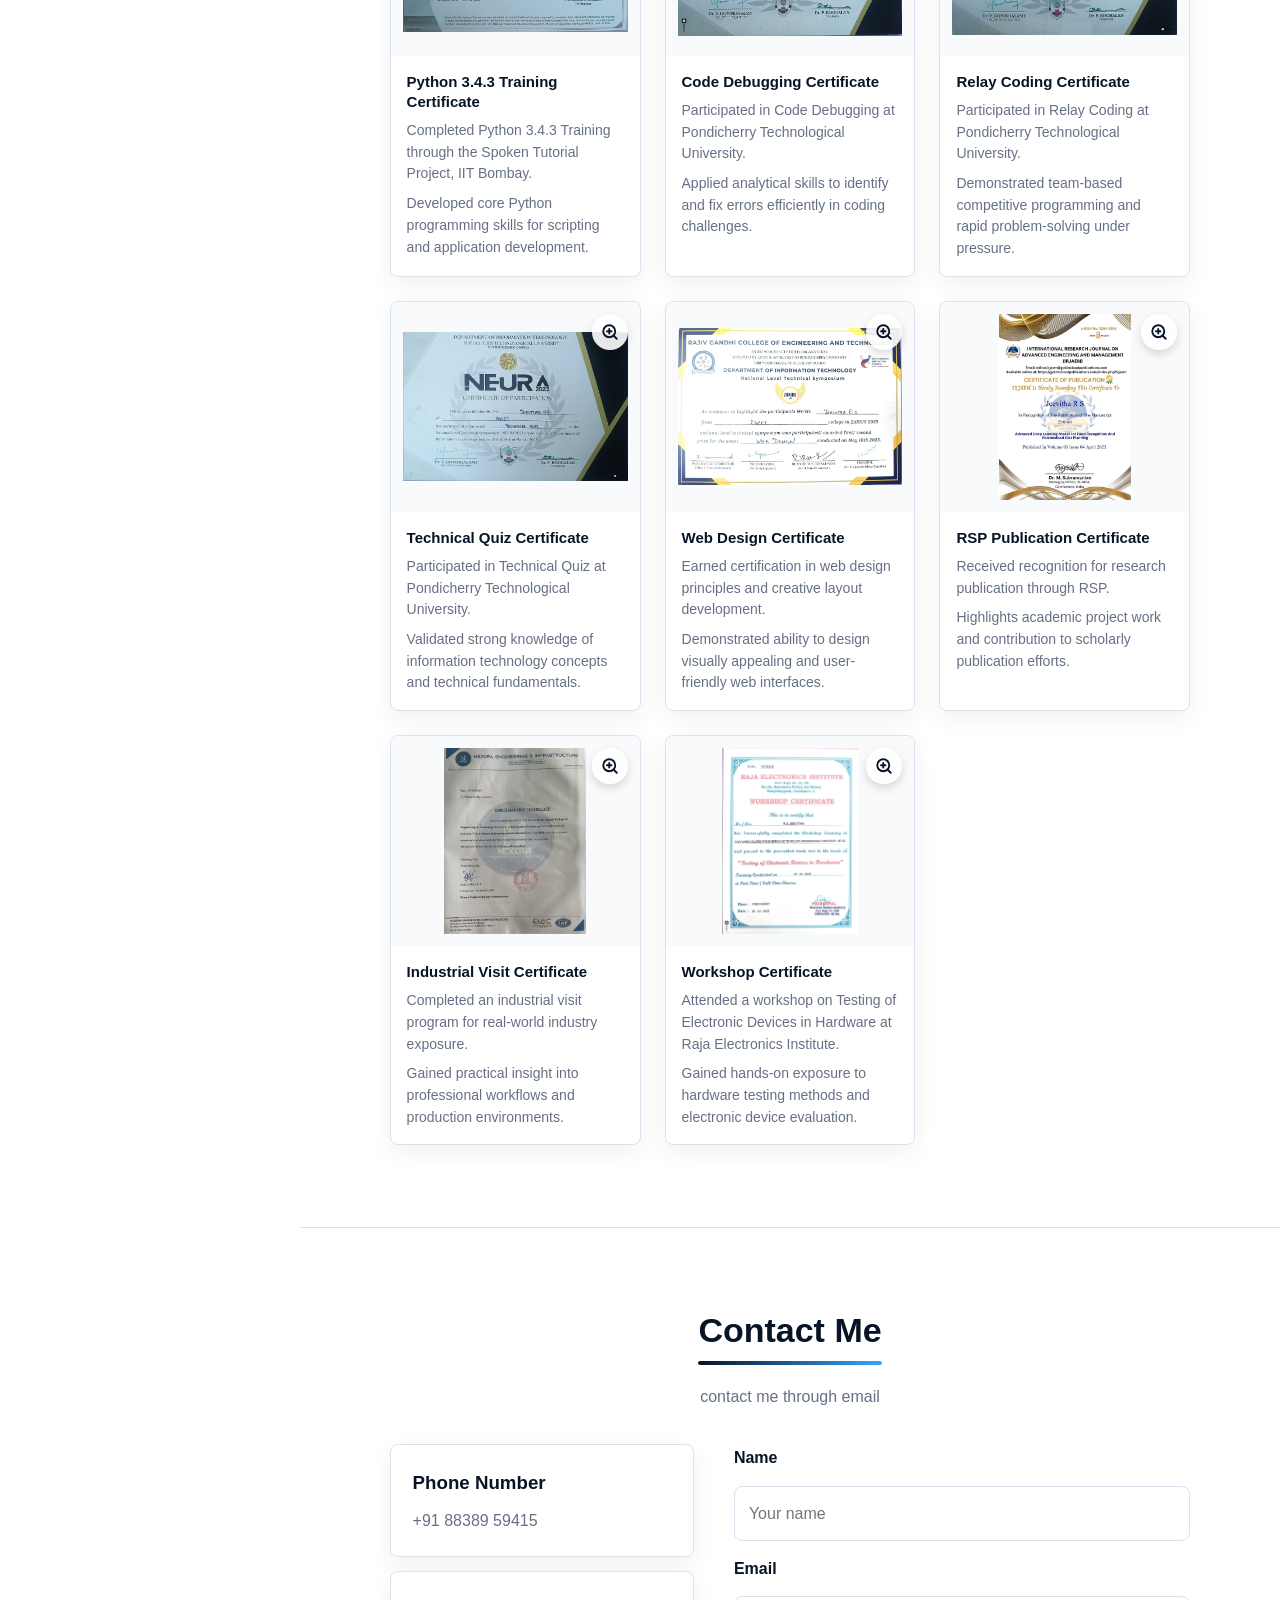
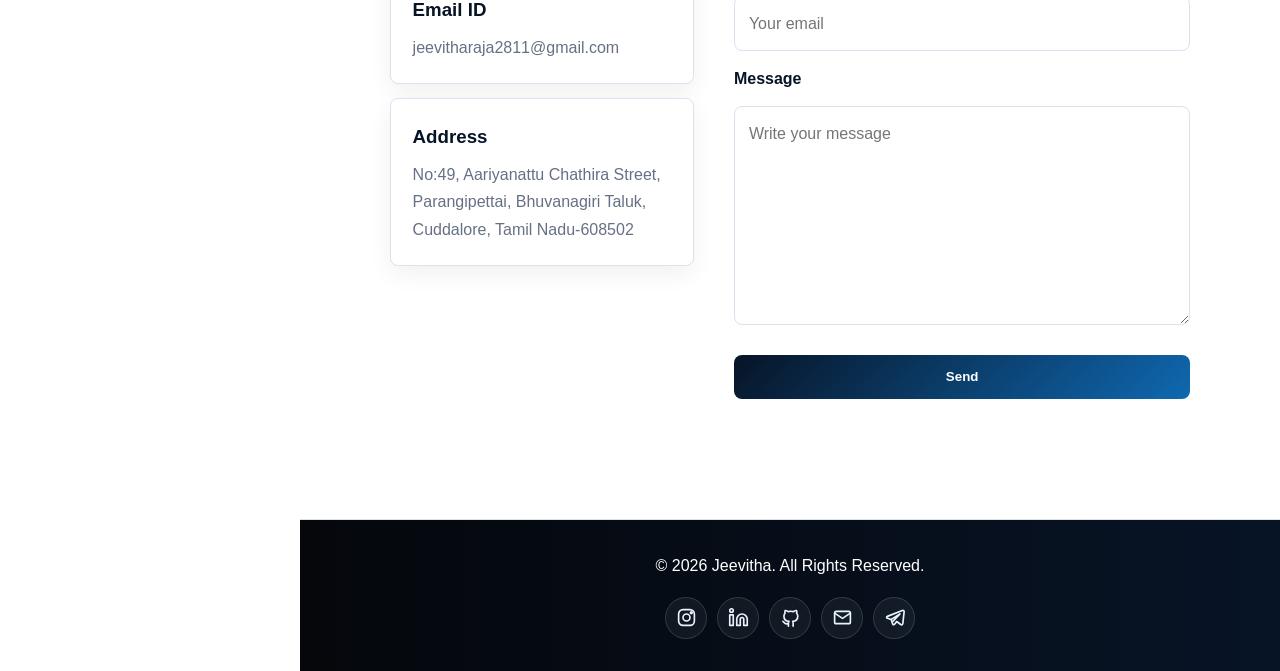
==== commit 26a3b029: "Fix cert-zoom-btn, reorder certificates alphabetically, update repo name" ====
--- a/index.html
+++ b/index.html
@@ -3,6 +3,7 @@
 <head>
   <meta charset="UTF-8">
   <meta name="viewport" content="width=device-width, initial-scale=1.0">
+  <link rel="icon" type="image/png" href="assets/i3.png">
   <title>Jeevitha Portfolio | Full Stack Developer</title>
   <link rel="stylesheet" href="style.css">
 </head>
@@ -229,7 +230,7 @@
             <h4>Technical Skills</h4>
             <p>
               <ul>
-                <li><b>Front-End:</b>HTML, CSS, JavaScript,React JS . </li>
+                <li><b>Front-End:</b> HTML, CSS, JavaScript, React JS . </li>
                 <li><B>Programming:</B> Java , Python</li>
                 <li><b>Back-End:</b> My SQL, PHP</li>
               </ul>
@@ -238,9 +239,11 @@
           <div class="timeline-item">
             <h4><b>PROJECTS</b></h4>
             <h4>Auction Website:</h4>
-            <p>Built with HTML, CSS, JS and PHP for antique item bidding.</p>
+            <p>Developed a real-time auction platform with HTML5, CSS3, and Vanilla JavaScript featuring live bidding with countdown timers, role-based dashboards , secure multi-session authentication, payment processing. </p>
             </br><h4>AI-Driven Meal Planning Tool:</h4>
             <p>Built with HTML, CSS, JS, Python, MySQL and Inception V3 for personalized diet planning.</p>
+            </br><h4>Weather Forecast Dashboard:</h4>
+            <p>Developed a responsive Weather Forecast Dashboard using React, Vite, and OpenWeatherMap API featuring real-time weather data, 24-hour hourly forecasts, 5-day daily forecasts .</p>
           </div>
           <div class="timeline-item">
             <h4><b>COURSE</b></h4>
@@ -284,7 +287,7 @@
           <img src="assets/auction-website.png" alt="Auction Website project">
           <div>
             <h3>Auction Website</h3>
-            <p>An Auction Website is an web application that allows user to buy and sell antique items through an online bidding process.</p>
+            <p>A real-time auction platform built with HTML5, CSS3, and Vanilla JavaScript, featuring live bidding with countdown timers, role-based dashboards, multi-session authentication, payment processing, and localStorage/sessionStorage-based data persistence.</p>
             <a href="projects/auction-website.html">View Project</a>
           </div>
         </article>
@@ -297,13 +300,10 @@
           </div>
         </article>
         <article class="project-card">
-          <img src="assets/weather forecast dashboard.jpg" alt="Weather Forecast Dashboard project">
+          <img src="assets/weather-forecast-dashboard (home).png" alt="Weather Forecast Dashboard project">
           <div>
             <h3>Weather Forecast Dashboard</h3>
-            <p>Search city
-            <br>Current weather
-            <br>5-day forecast
-            <br>Tech: React + OpenWeather API</p>
+            <p>A sleek, dark-themed weather dashboard built with React and Vite that delivers real-time forecasts, animated weather effects, and location-based insights — powered by the OpenWeatherMap API and deployed automatically with GitHub Actions.</p>
             <a href="projects/weather-forecast-dashboard.html">View Project</a>
           </div>
         </article>
@@ -326,7 +326,47 @@
 
       <div class="certificate-grid">
         <figure class="certificate-card" data-category="course">
+          <img src="assets/adfd.jpeg" alt="Advanced Diploma in Full Stack Development Certificate">
+          <button type="button" class="cert-zoom-btn" aria-label="Zoom certificate image">
+            <svg class="zoom-icon" viewBox="0 0 24 24" fill="none" stroke="currentColor" stroke-width="2.5" stroke-linecap="round" stroke-linejoin="round">
+              <circle cx="11" cy="11" r="8"></circle>
+              <line x1="21" y1="21" x2="16.65" y2="16.65"></line>
+              <line x1="11" y1="8" x2="11" y2="14"></line>
+              <line x1="8" y1="11" x2="14" y2="11"></line>
+            </svg>
+          </button>
+          <figcaption>
+            <strong>Advanced Diploma in Full Stack Development Certificate</strong>
+            <span>Completed ADFD at CSC Institute covering frontend, backend, and database development.</span>
+            <span>Strengthened practical skills in building complete full stack web applications.</span>
+          </figcaption>
+        </figure>
+        <figure class="certificate-card" data-category="course">
+          <img src="assets/git.jpg" alt="GIT Certificate">
+          <button type="button" class="cert-zoom-btn" aria-label="Zoom certificate image">
+            <svg class="zoom-icon" viewBox="0 0 24 24" fill="none" stroke="currentColor" stroke-width="2.5" stroke-linecap="round" stroke-linejoin="round">
+              <circle cx="11" cy="11" r="8"></circle>
+              <line x1="21" y1="21" x2="16.65" y2="16.65"></line>
+              <line x1="11" y1="8" x2="11" y2="14"></line>
+              <line x1="8" y1="11" x2="14" y2="11"></line>
+            </svg>
+          </button>
+          <figcaption>
+            <strong>GIT Certificate</strong>
+            <span>Completed GIT Training through the Spoken Tutorial Project, IIT Bombay.</span>
+            <span>Learned version control workflows for collaborative and organized software development.</span>
+          </figcaption>
+        </figure>
+        <figure class="certificate-card" data-category="course">
           <img src="assets/html.jpg" alt="HTML Certificate">
+          <button type="button" class="cert-zoom-btn" aria-label="Zoom certificate image">
+            <svg class="zoom-icon" viewBox="0 0 24 24" fill="none" stroke="currentColor" stroke-width="2.5" stroke-linecap="round" stroke-linejoin="round">
+              <circle cx="11" cy="11" r="8"></circle>
+              <line x1="21" y1="21" x2="16.65" y2="16.65"></line>
+              <line x1="11" y1="8" x2="11" y2="14"></line>
+              <line x1="8" y1="11" x2="14" y2="11"></line>
+            </svg>
+          </button>
           <figcaption>
             <strong>HTML Certificate</strong>
             <span>Completed HTML Training through the Spoken Tutorial Project, IIT Bombay.</span>
@@ -334,83 +374,131 @@
           </figcaption>
         </figure>
         <figure class="certificate-card" data-category="course">
-          <img src="assets/adfd.jpeg" alt="Advanced Diploma in Full Stack Development Certificate">
-          <figcaption>
-            <strong>Advanced Diploma in Full Stack Development Certificate</strong>
-            <span>Completed ADFD at CSC Institute covering frontend, backend, and database development.</span>
-            <span>Strengthened practical skills in building complete full stack web applications.</span>
+          <img src="assets/python 3.4.3.jpeg" alt="Python 3.4.3 Training Certificate">
+          <button type="button" class="cert-zoom-btn" aria-label="Zoom certificate image">
+            <svg class="zoom-icon" viewBox="0 0 24 24" fill="none" stroke="currentColor" stroke-width="2.5" stroke-linecap="round" stroke-linejoin="round">
+              <circle cx="11" cy="11" r="8"></circle>
+              <line x1="21" y1="21" x2="16.65" y2="16.65"></line>
+              <line x1="11" y1="8" x2="11" y2="14"></line>
+              <line x1="8" y1="11" x2="14" y2="11"></line>
+            </svg>
+          </button>
+          <figcaption>
+            <strong>Python 3.4.3 Training Certificate</strong>
+            <span>Completed Python 3.4.3 Training through the Spoken Tutorial Project, IIT Bombay.</span>
+            <span>Developed core Python programming skills for scripting and application development.</span>
+          </figcaption>
+        </figure>
+        <figure class="certificate-card" data-category="technical">
+          <img src="assets/code debugging.jpeg" alt="Code Debugging Certificate">
+          <button type="button" class="cert-zoom-btn" aria-label="Zoom certificate image">
+            <svg class="zoom-icon" viewBox="0 0 24 24" fill="none" stroke="currentColor" stroke-width="2.5" stroke-linecap="round" stroke-linejoin="round">
+              <circle cx="11" cy="11" r="8"></circle>
+              <line x1="21" y1="21" x2="16.65" y2="16.65"></line>
+              <line x1="11" y1="8" x2="11" y2="14"></line>
+              <line x1="8" y1="11" x2="14" y2="11"></line>
+            </svg>
+          </button>
+          <figcaption>
+            <strong>Code Debugging Certificate</strong>
+            <span>Participated in Code Debugging at Pondicherry Technological University.</span>
+            <span>Applied analytical skills to identify and fix errors efficiently in coding challenges.</span>
+          </figcaption>
+        </figure>
+        <figure class="certificate-card" data-category="technical">
+          <img src="assets/relay coding.jpeg" alt="Relay Coding Certificate">
+          <button type="button" class="cert-zoom-btn" aria-label="Zoom certificate image">
+            <svg class="zoom-icon" viewBox="0 0 24 24" fill="none" stroke="currentColor" stroke-width="2.5" stroke-linecap="round" stroke-linejoin="round">
+              <circle cx="11" cy="11" r="8"></circle>
+              <line x1="21" y1="21" x2="16.65" y2="16.65"></line>
+              <line x1="11" y1="8" x2="11" y2="14"></line>
+              <line x1="8" y1="11" x2="14" y2="11"></line>
+            </svg>
+          </button>
+          <figcaption>
+            <strong>Relay Coding Certificate</strong>
+            <span>Participated in Relay Coding at Pondicherry Technological University.</span>
+            <span>Demonstrated team-based competitive programming and rapid problem-solving under pressure.</span>
+          </figcaption>
+        </figure>
+        <figure class="certificate-card" data-category="technical">
+          <img src="assets/technical quiz.jpeg" alt="Technical Quiz Certificate">
+          <button type="button" class="cert-zoom-btn" aria-label="Zoom certificate image">
+            <svg class="zoom-icon" viewBox="0 0 24 24" fill="none" stroke="currentColor" stroke-width="2.5" stroke-linecap="round" stroke-linejoin="round">
+              <circle cx="11" cy="11" r="8"></circle>
+              <line x1="21" y1="21" x2="16.65" y2="16.65"></line>
+              <line x1="11" y1="8" x2="11" y2="14"></line>
+              <line x1="8" y1="11" x2="14" y2="11"></line>
+            </svg>
+          </button>
+          <figcaption>
+            <strong>Technical Quiz Certificate</strong>
+            <span>Participated in Technical Quiz at Pondicherry Technological University.</span>
+            <span>Validated strong knowledge of information technology concepts and technical fundamentals.</span>
+          </figcaption>
+        </figure>
+        <figure class="certificate-card" data-category="technical">
+          <img src="assets/web design.jpeg" alt="Web Design Certificate">
+          <button type="button" class="cert-zoom-btn" aria-label="Zoom certificate image">
+            <svg class="zoom-icon" viewBox="0 0 24 24" fill="none" stroke="currentColor" stroke-width="2.5" stroke-linecap="round" stroke-linejoin="round">
+              <circle cx="11" cy="11" r="8"></circle>
+              <line x1="21" y1="21" x2="16.65" y2="16.65"></line>
+              <line x1="11" y1="8" x2="11" y2="14"></line>
+              <line x1="8" y1="11" x2="14" y2="11"></line>
+            </svg>
+          </button>
+          <figcaption>
+            <strong>Web Design Certificate</strong>
+            <span>Earned certification in web design principles and creative layout development.</span>
+            <span>Demonstrated ability to design visually appealing and user-friendly web interfaces.</span>
+          </figcaption>
+        </figure>
+        <figure class="certificate-card" data-category="project">
+          <img src="assets/rsp.jpeg" alt="RSP Publication Certificate">
+          <button type="button" class="cert-zoom-btn" aria-label="Zoom certificate image">
+            <svg class="zoom-icon" viewBox="0 0 24 24" fill="none" stroke="currentColor" stroke-width="2.5" stroke-linecap="round" stroke-linejoin="round">
+              <circle cx="11" cy="11" r="8"></circle>
+              <line x1="21" y1="21" x2="16.65" y2="16.65"></line>
+              <line x1="11" y1="8" x2="11" y2="14"></line>
+              <line x1="8" y1="11" x2="14" y2="11"></line>
+            </svg>
+          </button>
+          <figcaption>
+            <strong>RSP Publication Certificate</strong>
+            <span>Received recognition for research publication through RSP.</span>
+            <span>Highlights academic project work and contribution to scholarly publication efforts.</span>
+          </figcaption>
+        </figure>
+        <figure class="certificate-card" data-category="others">
+          <img src="assets/iv.jpeg" alt="Industrial Visit Certificate">
+          <button type="button" class="cert-zoom-btn" aria-label="Zoom certificate image">
+            <svg class="zoom-icon" viewBox="0 0 24 24" fill="none" stroke="currentColor" stroke-width="2.5" stroke-linecap="round" stroke-linejoin="round">
+              <circle cx="11" cy="11" r="8"></circle>
+              <line x1="21" y1="21" x2="16.65" y2="16.65"></line>
+              <line x1="11" y1="8" x2="11" y2="14"></line>
+              <line x1="8" y1="11" x2="14" y2="11"></line>
+            </svg>
+          </button>
+          <figcaption>
+            <strong>Industrial Visit Certificate</strong>
+            <span>Completed an industrial visit program for real-world industry exposure.</span>
+            <span>Gained practical insight into professional workflows and production environments.</span>
           </figcaption>
         </figure>
         <figure class="certificate-card" data-category="others">
           <img src="assets/workshop.jpeg" alt="Workshop Certificate">
+          <button type="button" class="cert-zoom-btn" aria-label="Zoom certificate image">
+            <svg class="zoom-icon" viewBox="0 0 24 24" fill="none" stroke="currentColor" stroke-width="2.5" stroke-linecap="round" stroke-linejoin="round">
+              <circle cx="11" cy="11" r="8"></circle>
+              <line x1="21" y1="21" x2="16.65" y2="16.65"></line>
+              <line x1="11" y1="8" x2="11" y2="14"></line>
+              <line x1="8" y1="11" x2="14" y2="11"></line>
+            </svg>
+          </button>
           <figcaption>
             <strong>Workshop Certificate</strong>
             <span>Attended a workshop on Testing of Electronic Devices in Hardware at Raja Electronics Institute.</span>
             <span>Gained hands-on exposure to hardware testing methods and electronic device evaluation.</span>
-          </figcaption>
-        </figure>
-        <figure class="certificate-card" data-category="technical">
-          <img src="assets/relay coding.jpeg" alt="Relay Coding Certificate">
-          <figcaption>
-            <strong>Relay Coding Certificate</strong>
-            <span>Participated in Relay Coding at Pondicherry Technological University.</span>
-            <span>Demonstrated team-based competitive programming and rapid problem-solving under pressure.</span>
-          </figcaption>
-        </figure>
-        <figure class="certificate-card" data-category="course">
-          <img src="assets/git.jpg" alt="GIT Certificate">
-          <figcaption>
-            <strong>GIT Certificate</strong>
-            <span>Completed GIT Training through the Spoken Tutorial Project, IIT Bombay.</span>
-            <span>Learned version control workflows for collaborative and organized software development.</span>
-          </figcaption>
-        </figure>
-        <figure class="certificate-card" data-category="course">
-          <img src="assets/python 3.4.3.jpeg" alt="Python 3.4.3 Training Certificate">
-          <figcaption>
-            <strong>Python 3.4.3 Training Certificate</strong>
-            <span>Completed Python 3.4.3 Training through the Spoken Tutorial Project, IIT Bombay.</span>
-            <span>Developed core Python programming skills for scripting and application development.</span>
-          </figcaption>
-        </figure>
-        <figure class="certificate-card" data-category="project">
-          <img src="assets/rsp.jpeg" alt="RSP Publication Certificate">
-          <figcaption>
-            <strong>RSP Publication Certificate</strong>
-            <span>Received recognition for research publication through RSP.</span>
-            <span>Highlights academic project work and contribution to scholarly publication efforts.</span>
-          </figcaption>
-        </figure>
-        <figure class="certificate-card" data-category="technical">
-          <img src="assets/technical quiz.jpeg" alt="Technical Quiz Certificate">
-          <figcaption>
-            <strong>Technical Quiz Certificate</strong>
-            <span>Participated in Technical Quiz at Pondicherry Technological University.</span>
-            <span>Validated strong knowledge of information technology concepts and technical fundamentals.</span>
-          </figcaption>
-        </figure>
-        <figure class="certificate-card" data-category="technical">
-          <img src="assets/code debugging.jpeg" alt="Code Debugging Certificate">
-          <figcaption>
-            <strong>Code Debugging Certificate</strong>
-            <span>Participated in Code Debugging at Pondicherry Technological University.</span>
-            <span>Applied analytical skills to identify and fix errors efficiently in coding challenges.</span>
-          </figcaption>
-        </figure>
-        <figure class="certificate-card" data-category="others">
-          <img src="assets/iv.jpeg" alt="Industrial Visit Certificate">
-          <figcaption>
-            <strong>Industrial Visit Certificate</strong>
-            <span>Completed an industrial visit program for real-world industry exposure.</span>
-            <span>Gained practical insight into professional workflows and production environments.</span>
-          </figcaption>
-        </figure>
-        <figure class="certificate-card" data-category="technical">
-          <img src="assets/web design.jpeg" alt="Web Design Certificate">
-          <figcaption>
-            <strong>Web Design Certificate</strong>
-            <span>Earned certification in web design principles and creative layout development.</span>
-            <span>Demonstrated ability to design visually appealing and user-friendly web interfaces.</span>
           </figcaption>
         </figure>
       </div>
@@ -425,10 +513,6 @@
       <div class="contact-grid">
         <aside class="contact-info">
           <div>
-            <h3>Address</h3>
-            <p>No:49, Aariyanattu Chathira Street, Parangipettai, Bhuvanagiri Taluk, Cuddalore, Tamil Nadu-608502</p>
-          </div>
-          <div>
             <h3>Phone Number</h3>
             <p>+91 88389 59415</p>
           </div>
@@ -436,6 +520,10 @@
             <h3>Email ID</h3>
             <p>jeevitharaja2811@gmail.com</p>
           </div>
+          <div>
+            <h3>Address</h3>
+            <p>No:49, Aariyanattu Chathira Street, Parangipettai, Bhuvanagiri Taluk, Cuddalore, Tamil Nadu-608502</p>
+          </div> 
         </aside>
 
         <form class="contact-form" method="POST" novalidate>
@@ -461,10 +549,10 @@
     <p>&copy; 2026 Jeevitha. All Rights Reserved.</p>
     <div class="footer-social" aria-label="Footer social links">
       <a href="https://www.instagram.com/_jeevitha_.28/" target="_blank" rel="noreferrer" aria-label="Instagram" title="Instagram"><svg><use href="#icon-instagram"></use></svg></a>
-      <a href="https://t.me/@Jeevitha_28_11" target="_blank" rel="noreferrer" aria-label="Telegram" title="Telegram"><svg><use href="#icon-telegram"></use></svg></a>
       <a href="https://www.linkedin.com/in/r-s-jeevitha-raja-7692642b3?utm_source=share_via&utm_content=profile&utm_medium=member_android" target="_blank" rel="noreferrer" aria-label="LinkedIn" title="LinkedIn"><svg><use href="#icon-linkedin"></use></svg></a>
       <a href="https://github.com/jeevitha281103" target="_blank" rel="noreferrer" aria-label="GitHub" title="GitHub"><svg><use href="#icon-github"></use></svg></a>
       <a href="mailto:jeevitharaja2811@gmail.com" aria-label="Email" title="Email"><svg><use href="#icon-email"></use></svg></a>
+      <a href="https://t.me/@Jeevitha_28_11" target="_blank" rel="noreferrer" aria-label="Telegram" title="Telegram"><svg><use href="#icon-telegram"></use></svg></a>
     </div>
   </footer>
 
--- a/style.css
+++ b/style.css
@@ -471,8 +471,10 @@
 .certificate-card img {
   width: 100%;
   height: 210px;
-  object-fit: cover;
-  background: linear-gradient(135deg, #dfe7f2, #9fb5cf);
+  object-fit: contain;
+  background: #f8fafc;
+  padding: 12px;
+  box-sizing: border-box;
 }
 
 .project-card div {
@@ -504,14 +506,57 @@
 }
 
 .project-detail-header {
-  padding: 26px 7vw;
+  display: flex;
+  align-items: center;
+  justify-content: space-between;
+  padding: 18px 7vw;
   color: var(--white);
   background: linear-gradient(90deg, var(--black), var(--navy));
 }
 
-.project-detail-header a {
+.project-detail-header .header-brand {
+  display: flex;
+  align-items: center;
+  gap: 12px;
+  text-decoration: none;
+  color: var(--white);
+}
+
+.project-detail-header .header-logo {
+  width: 40px;
+  height: 40px;
+  border-radius: 50%;
+  object-fit: cover;
+  border: 2px solid rgba(55, 164, 255, 0.6);
+  box-shadow: 0 0 0 4px rgba(55, 164, 255, 0.12);
+  flex-shrink: 0;
+}
+
+.project-detail-header .header-brand-name {
+  font-size: 17px;
+  font-weight: 700;
+  letter-spacing: 0.01em;
+  color: var(--white);
+  line-height: 1.2;
+}
+
+.project-detail-header .header-brand-sub {
+  font-size: 12px;
+  color: #d9e8ff;
+  font-weight: 400;
+}
+
+.project-detail-header a.back-link {
   color: #d9e8ff;
   font-weight: 700;
+  display: flex;
+  align-items: center;
+  gap: 6px;
+  transition: color 220ms ease;
+}
+
+.project-detail-header a.back-link:hover {
+  color: var(--accent-light);
 }
 
 .project-detail {
@@ -526,7 +571,7 @@
   position: relative;
   overflow: hidden;
   border-radius: 8px;
-  background: linear-gradient(135deg, #dfe7f2, #9fb5cf);
+  background: #f8fafc;
   box-shadow: var(--shadow);
   user-select: none;
   touch-action: pan-y;
@@ -544,17 +589,23 @@
 .project-gallery-slide {
   flex: 0 0 100%;
   margin: 0;
+  display: flex;
+  align-items: center;
+  justify-content: center;
+  min-height: 360px;
+  background: #f8fafc;
+  padding: 20px;
+  box-sizing: border-box;
 }
 
 .project-gallery-slide img {
-  width: 100%;
-  min-height: 340px;
-  max-height: 520px;
+  display: block;
+  max-width: 100%;
+  max-height: 480px;
+  width: auto;
+  height: auto;
   object-fit: contain;
-  display: block;
-  background: #f8fafc;
-  padding: 16px;
-  box-sizing: border-box;
+  border-radius: 4px;
 }
 
 .gallery-control {
@@ -623,9 +674,12 @@
 .project-detail img {
   width: 100%;
   min-height: 340px;
-  object-fit: cover;
+  max-height: 520px;
+  object-fit: contain;
   border-radius: 8px;
-  background: linear-gradient(135deg, #dfe7f2, #9fb5cf);
+  background: #f8fafc;
+  padding: 16px;
+  box-sizing: border-box;
   box-shadow: var(--shadow);
 }
 
@@ -649,9 +703,46 @@
 }
 
 .certificate-card {
+  position: relative;
   margin: 0;
   overflow: hidden;
   cursor: zoom-in;
+}
+
+.cert-zoom-btn {
+  position: absolute;
+  top: 12px;
+  right: 12px;
+  width: 36px;
+  height: 36px;
+  border-radius: 50%;
+  border: 0;
+  background: rgba(255, 255, 255, 0.9);
+  color: var(--navy);
+  box-shadow: 0 4px 10px rgba(0, 0, 0, 0.15);
+  display: flex;
+  align-items: center;
+  justify-content: center;
+  cursor: pointer;
+  z-index: 10;
+  transition: transform 220ms ease, background-color 220ms ease, color 220ms ease;
+  padding: 0;
+}
+
+.cert-zoom-btn:hover {
+  transform: scale(1.1);
+  background-color: var(--accent);
+  color: var(--white);
+}
+
+.cert-zoom-btn:active {
+  transform: scale(0.95);
+}
+
+.cert-zoom-btn .zoom-icon {
+  width: 18px;
+  height: 18px;
+  display: block;
 }
 
 .certificate-filters {
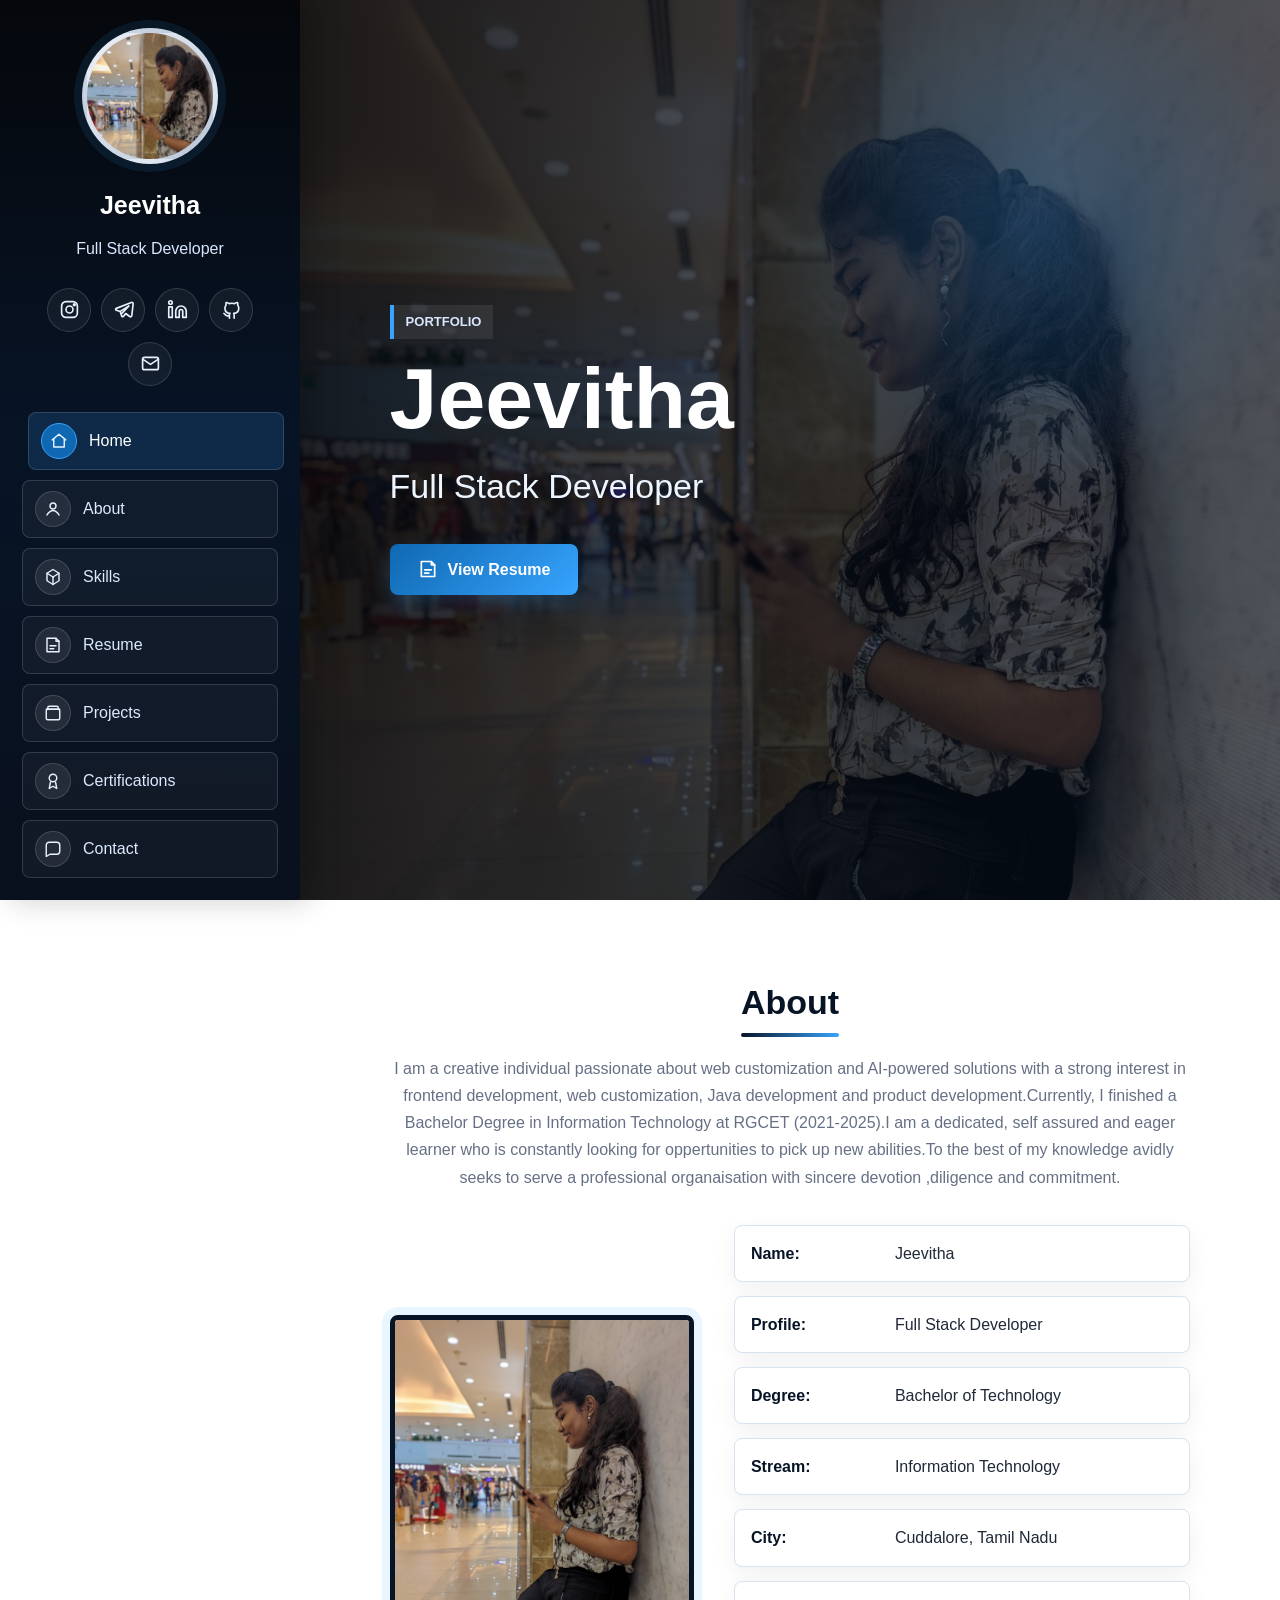
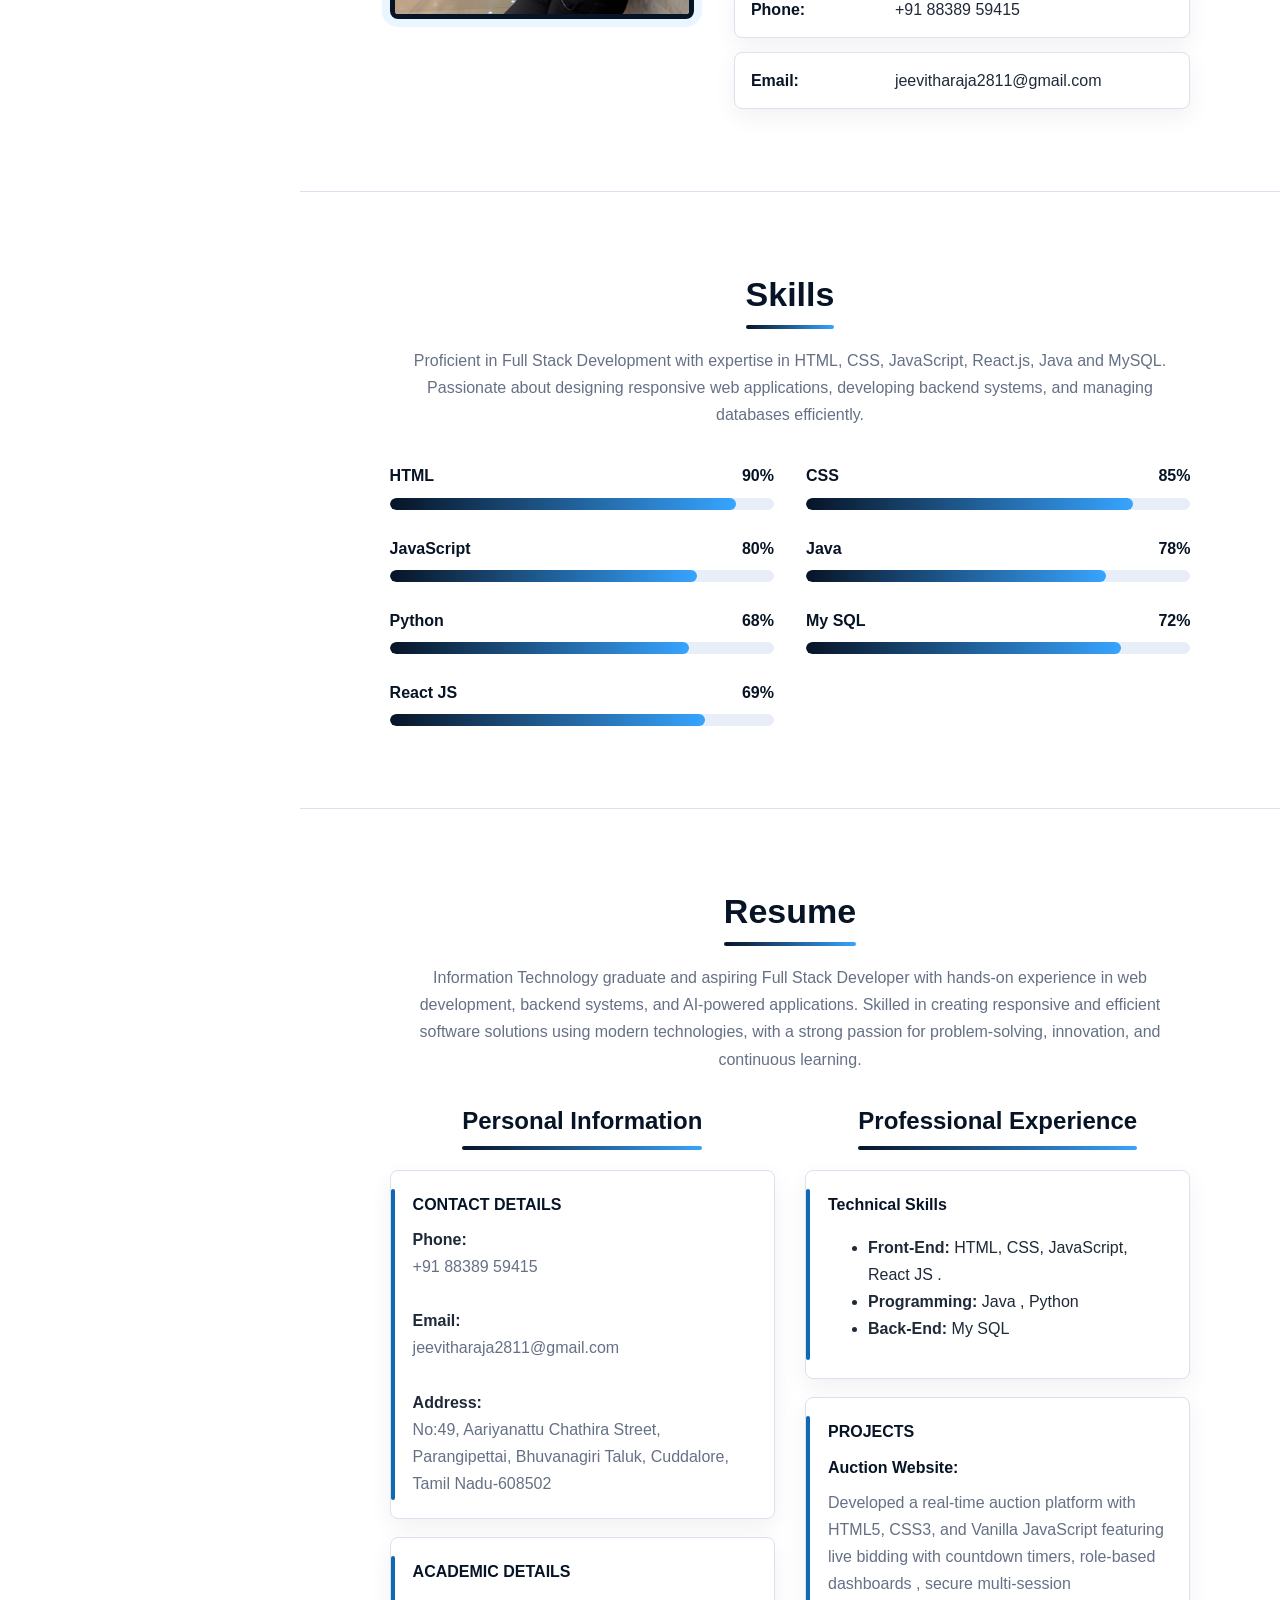
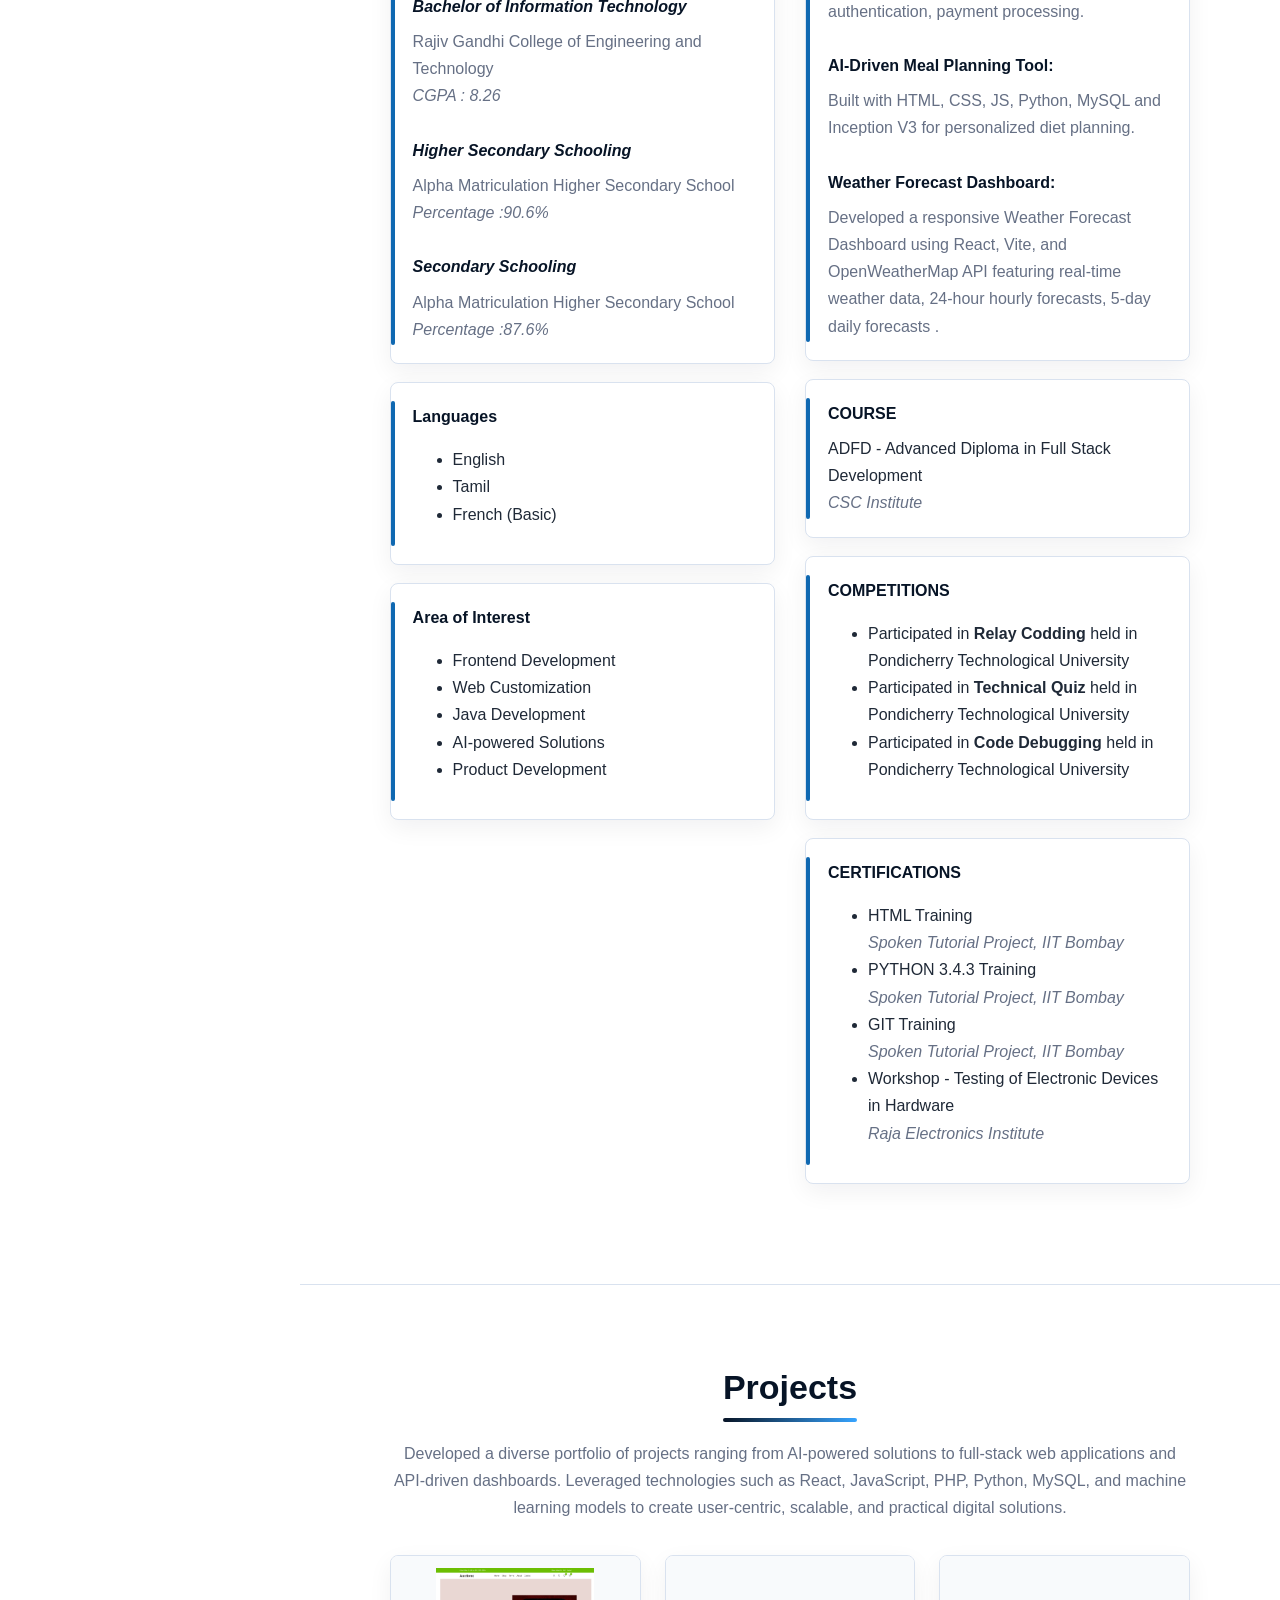
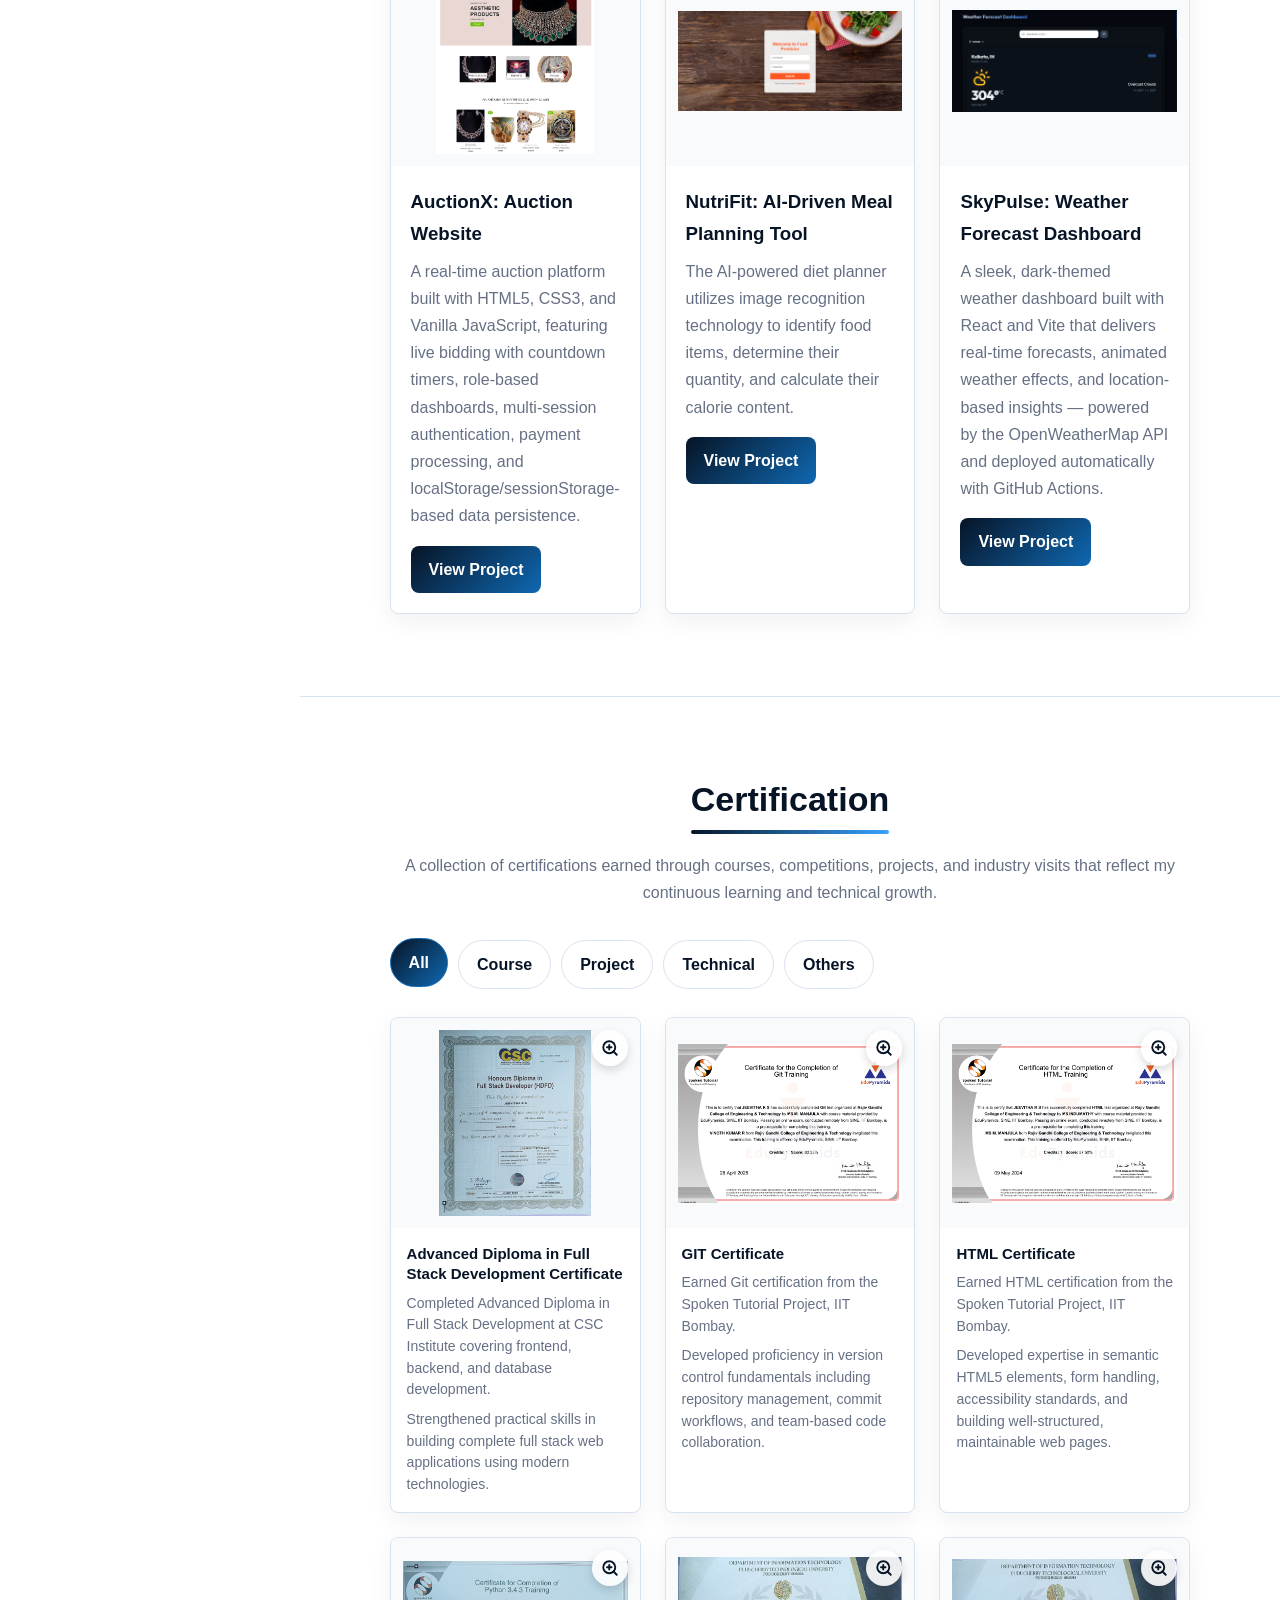
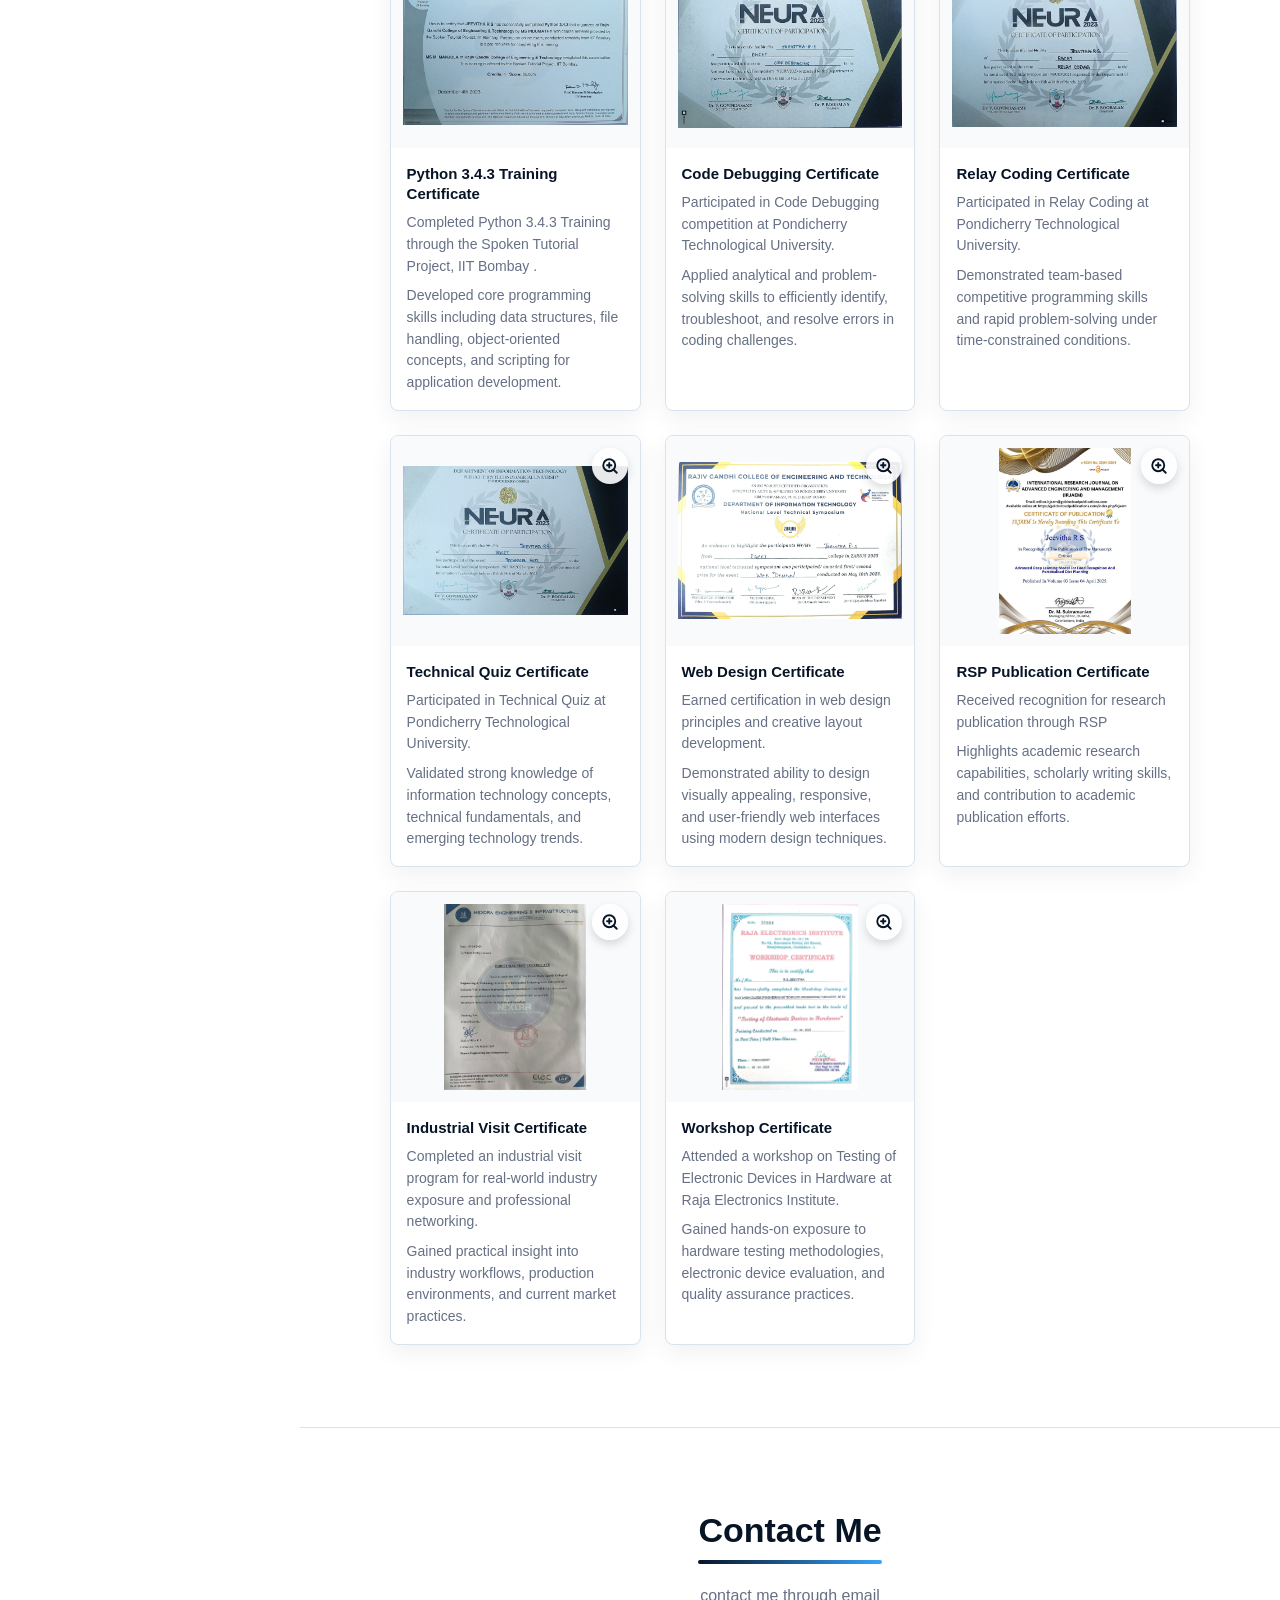
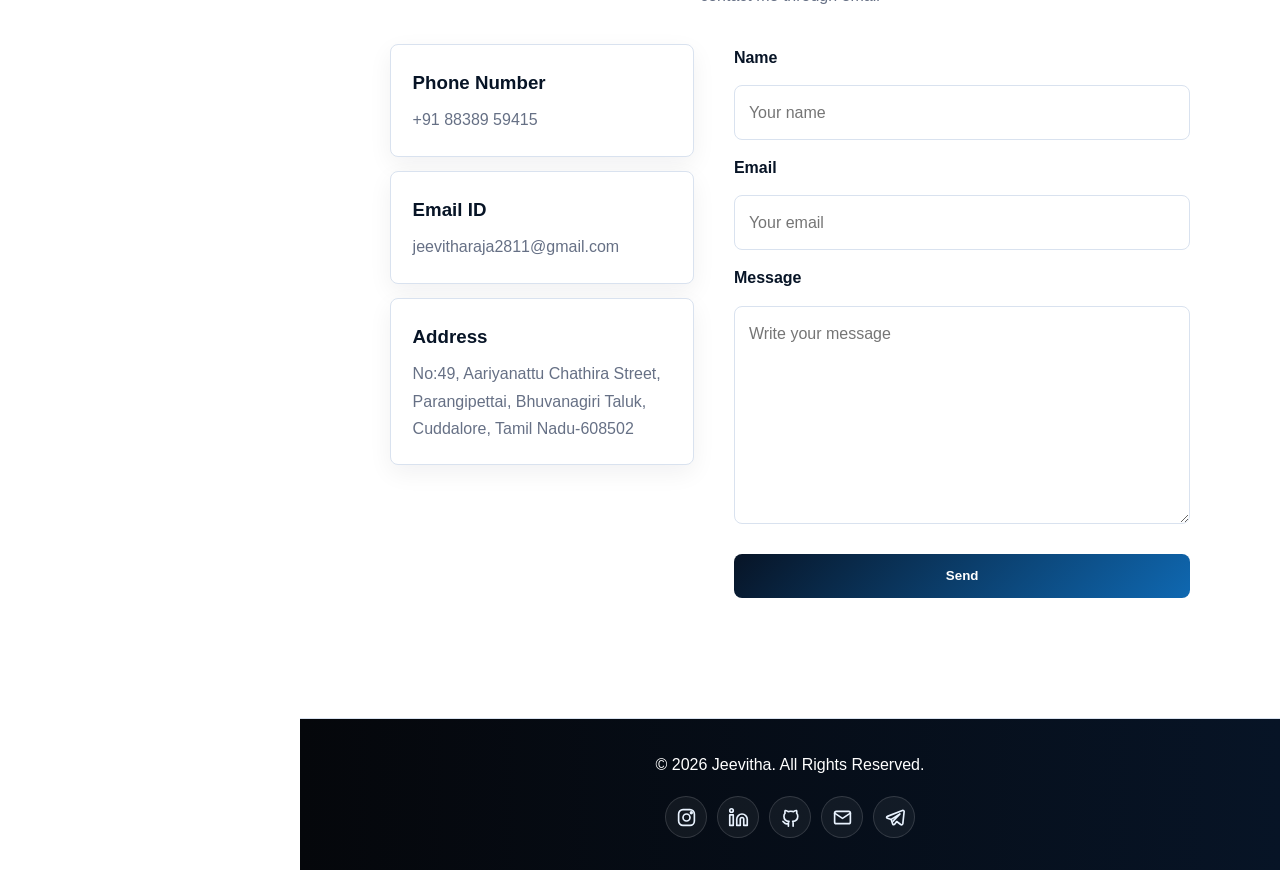
==== commit 6ae276b5: "Organize assets into subfolders, remove PHP, fix header nav scroll" ====
--- a/index.html
+++ b/index.html
@@ -128,7 +128,7 @@
     <section id="skills" class="content-section">
       <div class="section-heading">
         <h2>Skills</h2>
-        <p>Proficient in Full Stack Development with expertise in HTML, CSS, JavaScript, React.js, Java, PHP, and MySQL. Passionate about designing responsive web applications, developing backend systems, and managing databases efficiently.</p>
+        <p>Proficient in Full Stack Development with expertise in HTML, CSS, JavaScript, React.js, Java and MySQL. Passionate about designing responsive web applications, developing backend systems, and managing databases efficiently.</p>
       </div>
 
       <div class="skills-grid">
@@ -144,10 +144,7 @@
           <div class="skill-label"><span>JavaScript</span><span>80%</span></div>
           <div class="progress"><span></span></div>
         </div>
-        <div class="skill-item" data-level="75">
-          <div class="skill-label"><span>PHP</span><span>45%</span></div>
-          <div class="progress"><span></span></div>
-        </div>
+
         <div class="skill-item" data-level="78">
           <div class="skill-label"><span>Java</span><span>78%</span></div>
           <div class="progress"><span></span></div>
@@ -232,7 +229,7 @@
               <ul>
                 <li><b>Front-End:</b> HTML, CSS, JavaScript, React JS . </li>
                 <li><B>Programming:</B> Java , Python</li>
-                <li><b>Back-End:</b> My SQL, PHP</li>
+                <li><b>Back-End:</b> My SQL</li>
               </ul>
             </p>
           </div>
@@ -284,25 +281,25 @@
       
       <div class="project-grid">
         <article class="project-card">
-          <img src="assets/auction-website.png" alt="Auction Website project">
+          <img src="assets/AuctionX/auction-website.png" alt="Auction Website project">
           <div>
-            <h3>Auction Website</h3>
+            <h3>AuctionX: Auction Website</h3>
             <p>A real-time auction platform built with HTML5, CSS3, and Vanilla JavaScript, featuring live bidding with countdown timers, role-based dashboards, multi-session authentication, payment processing, and localStorage/sessionStorage-based data persistence.</p>
             <a href="projects/auction-website.html">View Project</a>
           </div>
         </article>
         <article class="project-card">
-          <img src="assets/ai-driven-meal-planning-tool-login.png" alt="AI-Driven Meal Planning Tool project">
+          <img src="assets/NutriFit/ai-driven-meal-planning-tool-login.png" alt="AI-Driven Meal Planning Tool project">
           <div>
-            <h3>AI-Driven Meal Planning Tool</h3>
+            <h3>NutriFit: AI-Driven Meal Planning Tool</h3>
             <p>The AI-powered diet planner utilizes image recognition technology to identify food items, determine their quantity, and calculate their calorie content.</p>
             <a href="projects/ai-driven-meal-planning-tool.html">View Project</a>
           </div>
         </article>
         <article class="project-card">
-          <img src="assets/weather-forecast-dashboard (home).png" alt="Weather Forecast Dashboard project">
+          <img src="assets/SkyPulse/weather-forecast-dashboard (home).png" alt="Weather Forecast Dashboard project">
           <div>
-            <h3>Weather Forecast Dashboard</h3>
+            <h3>SkyPulse: Weather Forecast Dashboard</h3>
             <p>A sleek, dark-themed weather dashboard built with React and Vite that delivers real-time forecasts, animated weather effects, and location-based insights — powered by the OpenWeatherMap API and deployed automatically with GitHub Actions.</p>
             <a href="projects/weather-forecast-dashboard.html">View Project</a>
           </div>
@@ -326,7 +323,7 @@
 
       <div class="certificate-grid">
         <figure class="certificate-card" data-category="course">
-          <img src="assets/adfd.jpeg" alt="Advanced Diploma in Full Stack Development Certificate">
+          <img src="assets/Certificate/adfd.jpeg" alt="Advanced Diploma in Full Stack Development Certificate">
           <button type="button" class="cert-zoom-btn" aria-label="Zoom certificate image">
             <svg class="zoom-icon" viewBox="0 0 24 24" fill="none" stroke="currentColor" stroke-width="2.5" stroke-linecap="round" stroke-linejoin="round">
               <circle cx="11" cy="11" r="8"></circle>
@@ -337,12 +334,12 @@
           </button>
           <figcaption>
             <strong>Advanced Diploma in Full Stack Development Certificate</strong>
-            <span>Completed ADFD at CSC Institute covering frontend, backend, and database development.</span>
-            <span>Strengthened practical skills in building complete full stack web applications.</span>
+            <span>Completed Advanced Diploma in Full Stack Development at CSC Institute covering frontend, backend, and database development. </span>
+            <span>Strengthened practical skills in building complete full stack web applications using modern technologies.</span>
           </figcaption>
         </figure>
         <figure class="certificate-card" data-category="course">
-          <img src="assets/git.jpg" alt="GIT Certificate">
+          <img src="assets/Certificate/git.jpg" alt="GIT Certificate">
           <button type="button" class="cert-zoom-btn" aria-label="Zoom certificate image">
             <svg class="zoom-icon" viewBox="0 0 24 24" fill="none" stroke="currentColor" stroke-width="2.5" stroke-linecap="round" stroke-linejoin="round">
               <circle cx="11" cy="11" r="8"></circle>
@@ -353,12 +350,12 @@
           </button>
           <figcaption>
             <strong>GIT Certificate</strong>
-            <span>Completed GIT Training through the Spoken Tutorial Project, IIT Bombay.</span>
-            <span>Learned version control workflows for collaborative and organized software development.</span>
+            <span>Earned Git certification from the Spoken Tutorial Project, IIT Bombay.</span>
+            <span>Developed proficiency in version control fundamentals including repository management, commit workflows, and team-based code collaboration.</span>
           </figcaption>
         </figure>
         <figure class="certificate-card" data-category="course">
-          <img src="assets/html.jpg" alt="HTML Certificate">
+          <img src="assets/Certificate/html.jpg" alt="HTML Certificate">
           <button type="button" class="cert-zoom-btn" aria-label="Zoom certificate image">
             <svg class="zoom-icon" viewBox="0 0 24 24" fill="none" stroke="currentColor" stroke-width="2.5" stroke-linecap="round" stroke-linejoin="round">
               <circle cx="11" cy="11" r="8"></circle>
@@ -369,12 +366,12 @@
           </button>
           <figcaption>
             <strong>HTML Certificate</strong>
-            <span>Completed HTML Training through the Spoken Tutorial Project, IIT Bombay.</span>
-            <span>Built strong foundations in semantic markup and structured web page design.</span>
+            <span>Earned HTML certification from the Spoken Tutorial Project, IIT Bombay. </span>
+            <span> Developed expertise in semantic HTML5 elements, form handling, accessibility standards, and building well-structured, maintainable web pages.</span>
           </figcaption>
         </figure>
         <figure class="certificate-card" data-category="course">
-          <img src="assets/python 3.4.3.jpeg" alt="Python 3.4.3 Training Certificate">
+          <img src="assets/Certificate/python 3.4.3.jpeg" alt="Python 3.4.3 Training Certificate">
           <button type="button" class="cert-zoom-btn" aria-label="Zoom certificate image">
             <svg class="zoom-icon" viewBox="0 0 24 24" fill="none" stroke="currentColor" stroke-width="2.5" stroke-linecap="round" stroke-linejoin="round">
               <circle cx="11" cy="11" r="8"></circle>
@@ -385,12 +382,12 @@
           </button>
           <figcaption>
             <strong>Python 3.4.3 Training Certificate</strong>
-            <span>Completed Python 3.4.3 Training through the Spoken Tutorial Project, IIT Bombay.</span>
-            <span>Developed core Python programming skills for scripting and application development.</span>
+            <span>Completed Python 3.4.3 Training through the Spoken Tutorial Project, IIT Bombay .</span>
+            <span>Developed core programming skills including data structures, file handling, object-oriented concepts, and scripting for application development.</span>
           </figcaption>
         </figure>
         <figure class="certificate-card" data-category="technical">
-          <img src="assets/code debugging.jpeg" alt="Code Debugging Certificate">
+          <img src="assets/Certificate/code debugging.jpeg" alt="Code Debugging Certificate">
           <button type="button" class="cert-zoom-btn" aria-label="Zoom certificate image">
             <svg class="zoom-icon" viewBox="0 0 24 24" fill="none" stroke="currentColor" stroke-width="2.5" stroke-linecap="round" stroke-linejoin="round">
               <circle cx="11" cy="11" r="8"></circle>
@@ -401,12 +398,12 @@
           </button>
           <figcaption>
             <strong>Code Debugging Certificate</strong>
-            <span>Participated in Code Debugging at Pondicherry Technological University.</span>
-            <span>Applied analytical skills to identify and fix errors efficiently in coding challenges.</span>
+            <span> Participated in Code Debugging competition at Pondicherry Technological University.</span>
+            <span>Applied analytical and problem-solving skills to efficiently identify, troubleshoot, and resolve errors in coding challenges.</span>
           </figcaption>
         </figure>
         <figure class="certificate-card" data-category="technical">
-          <img src="assets/relay coding.jpeg" alt="Relay Coding Certificate">
+          <img src="assets/Certificate/relay coding.jpeg" alt="Relay Coding Certificate">
           <button type="button" class="cert-zoom-btn" aria-label="Zoom certificate image">
             <svg class="zoom-icon" viewBox="0 0 24 24" fill="none" stroke="currentColor" stroke-width="2.5" stroke-linecap="round" stroke-linejoin="round">
               <circle cx="11" cy="11" r="8"></circle>
@@ -418,11 +415,11 @@
           <figcaption>
             <strong>Relay Coding Certificate</strong>
             <span>Participated in Relay Coding at Pondicherry Technological University.</span>
-            <span>Demonstrated team-based competitive programming and rapid problem-solving under pressure.</span>
+            <span> Demonstrated team-based competitive programming skills and rapid problem-solving under time-constrained conditions.</span>
           </figcaption>
         </figure>
         <figure class="certificate-card" data-category="technical">
-          <img src="assets/technical quiz.jpeg" alt="Technical Quiz Certificate">
+          <img src="assets/Certificate/technical quiz.jpeg" alt="Technical Quiz Certificate">
           <button type="button" class="cert-zoom-btn" aria-label="Zoom certificate image">
             <svg class="zoom-icon" viewBox="0 0 24 24" fill="none" stroke="currentColor" stroke-width="2.5" stroke-linecap="round" stroke-linejoin="round">
               <circle cx="11" cy="11" r="8"></circle>
@@ -434,11 +431,11 @@
           <figcaption>
             <strong>Technical Quiz Certificate</strong>
             <span>Participated in Technical Quiz at Pondicherry Technological University.</span>
-            <span>Validated strong knowledge of information technology concepts and technical fundamentals.</span>
+            <span>Validated strong knowledge of information technology concepts, technical fundamentals, and emerging technology trends.</span>
           </figcaption>
         </figure>
         <figure class="certificate-card" data-category="technical">
-          <img src="assets/web design.jpeg" alt="Web Design Certificate">
+          <img src="assets/Certificate/web design.jpeg" alt="Web Design Certificate">
           <button type="button" class="cert-zoom-btn" aria-label="Zoom certificate image">
             <svg class="zoom-icon" viewBox="0 0 24 24" fill="none" stroke="currentColor" stroke-width="2.5" stroke-linecap="round" stroke-linejoin="round">
               <circle cx="11" cy="11" r="8"></circle>
@@ -449,12 +446,12 @@
           </button>
           <figcaption>
             <strong>Web Design Certificate</strong>
-            <span>Earned certification in web design principles and creative layout development.</span>
-            <span>Demonstrated ability to design visually appealing and user-friendly web interfaces.</span>
+            <span>Earned certification in web design principles and creative layout development. </span>
+            <span>Demonstrated ability to design visually appealing, responsive, and user-friendly web interfaces using modern design techniques.</span>
           </figcaption>
         </figure>
         <figure class="certificate-card" data-category="project">
-          <img src="assets/rsp.jpeg" alt="RSP Publication Certificate">
+          <img src="assets/Certificate/rsp.jpeg" alt="RSP Publication Certificate">
           <button type="button" class="cert-zoom-btn" aria-label="Zoom certificate image">
             <svg class="zoom-icon" viewBox="0 0 24 24" fill="none" stroke="currentColor" stroke-width="2.5" stroke-linecap="round" stroke-linejoin="round">
               <circle cx="11" cy="11" r="8"></circle>
@@ -465,12 +462,12 @@
           </button>
           <figcaption>
             <strong>RSP Publication Certificate</strong>
-            <span>Received recognition for research publication through RSP.</span>
-            <span>Highlights academic project work and contribution to scholarly publication efforts.</span>
+            <span> Received recognition for research publication through RSP</span>
+            <span>Highlights academic research capabilities, scholarly writing skills, and contribution to academic publication efforts.</span>
           </figcaption>
         </figure>
         <figure class="certificate-card" data-category="others">
-          <img src="assets/iv.jpeg" alt="Industrial Visit Certificate">
+          <img src="assets/Certificate/iv.jpeg" alt="Industrial Visit Certificate">
           <button type="button" class="cert-zoom-btn" aria-label="Zoom certificate image">
             <svg class="zoom-icon" viewBox="0 0 24 24" fill="none" stroke="currentColor" stroke-width="2.5" stroke-linecap="round" stroke-linejoin="round">
               <circle cx="11" cy="11" r="8"></circle>
@@ -481,12 +478,12 @@
           </button>
           <figcaption>
             <strong>Industrial Visit Certificate</strong>
-            <span>Completed an industrial visit program for real-world industry exposure.</span>
-            <span>Gained practical insight into professional workflows and production environments.</span>
+            <span>Completed an industrial visit program for real-world industry exposure and professional networking.</span>
+            <span> Gained practical insight into industry workflows, production environments, and current market practices.</span>
           </figcaption>
         </figure>
         <figure class="certificate-card" data-category="others">
-          <img src="assets/workshop.jpeg" alt="Workshop Certificate">
+          <img src="assets/Certificate/workshop.jpeg" alt="Workshop Certificate">
           <button type="button" class="cert-zoom-btn" aria-label="Zoom certificate image">
             <svg class="zoom-icon" viewBox="0 0 24 24" fill="none" stroke="currentColor" stroke-width="2.5" stroke-linecap="round" stroke-linejoin="round">
               <circle cx="11" cy="11" r="8"></circle>
@@ -498,7 +495,7 @@
           <figcaption>
             <strong>Workshop Certificate</strong>
             <span>Attended a workshop on Testing of Electronic Devices in Hardware at Raja Electronics Institute.</span>
-            <span>Gained hands-on exposure to hardware testing methods and electronic device evaluation.</span>
+            <span>Gained hands-on exposure to hardware testing methodologies, electronic device evaluation, and quality assurance practices.</span>
           </figcaption>
         </figure>
       </div>
